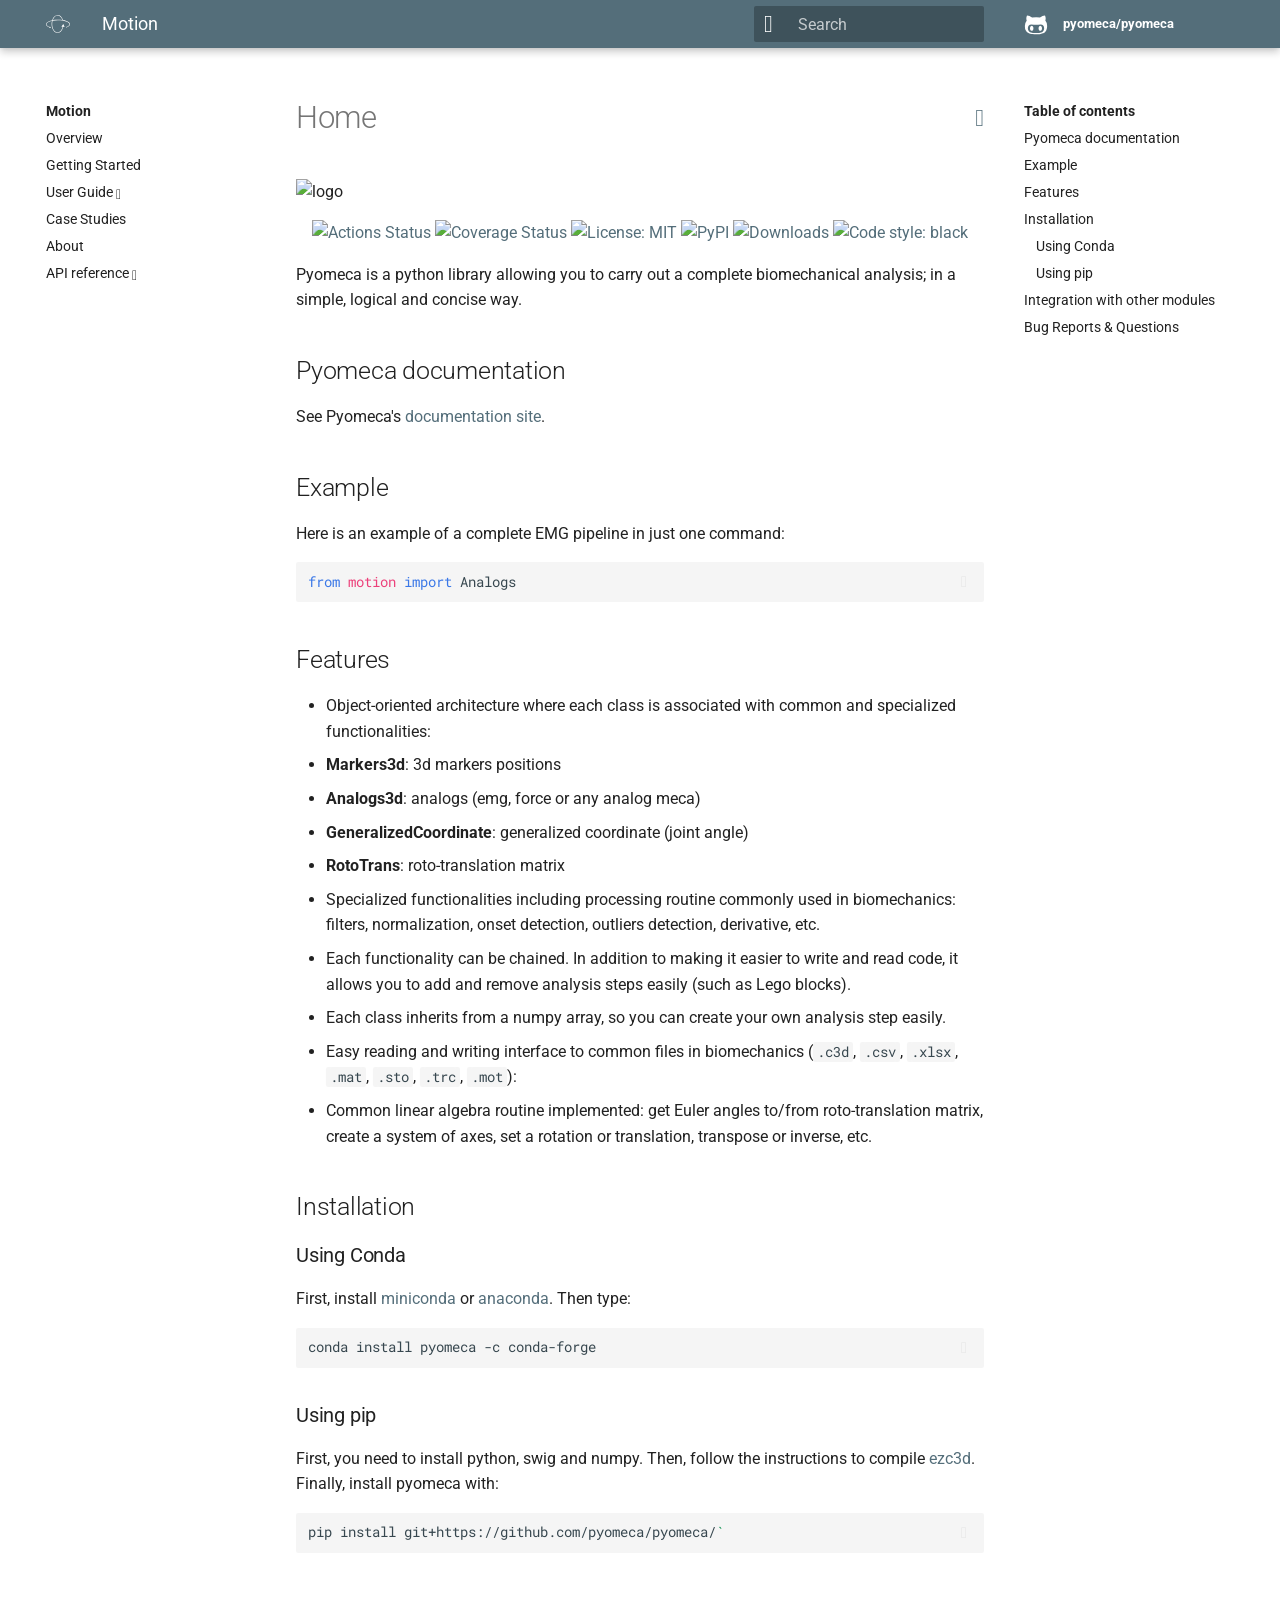
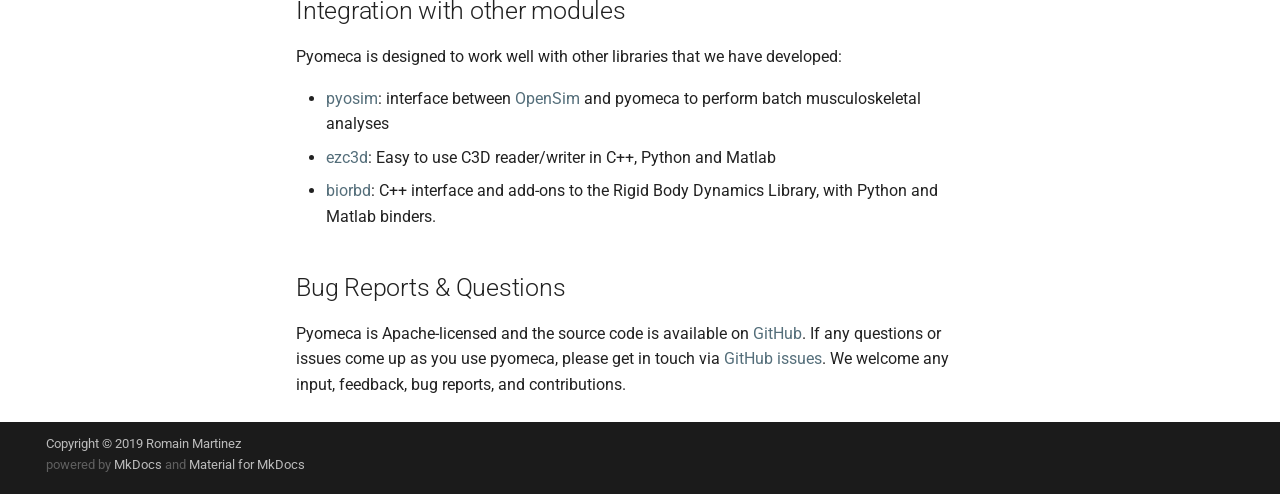
==== index.html @ a0df6c04 "Deployed a887330 with MkDocs version: 1.1" ====
<!DOCTYPE html>

<html class="no-js" lang="en">
<head>
<meta charset="utf-8"/>
<meta content="width=device-width,initial-scale=1" name="viewport"/>
<meta content="ie=edge" http-equiv="x-ua-compatible"/>
<meta content="An Open-Source Framework for Biomechanical Analysis" name="description"/>
<link href="https://romainmartinez.github.io/motion/" rel="canonical"/>
<meta content="Romain Martinez" name="author"/>
<meta content="Copy to clipboard" name="lang:clipboard.copy"/>
<meta content="Copied to clipboard" name="lang:clipboard.copied"/>
<meta content="en" name="lang:search.language"/>
<meta content="True" name="lang:search.pipeline.stopwords"/>
<meta content="True" name="lang:search.pipeline.trimmer"/>
<meta content="No matching documents" name="lang:search.result.none"/>
<meta content="1 matching document" name="lang:search.result.one"/>
<meta content="# matching documents" name="lang:search.result.other"/>
<meta content="[\s\-]+" name="lang:search.tokenizer"/>
<link href="images/favicon.ico" rel="shortcut icon"/>
<meta content="mkdocs-1.1, mkdocs-material-4.6.3" name="generator"/>
<title>Motion</title>
<link href="assets/stylesheets/application.adb8469c.css" rel="stylesheet"/>
<link href="assets/stylesheets/application-palette.a8b3c06d.css" rel="stylesheet"/>
<meta content="#546e7a" name="theme-color"/>
<script src="assets/javascripts/modernizr.86422ebf.js"></script>
<link crossorigin="" href="https://fonts.gstatic.com" rel="preconnect"/>
<link href="https://fonts.googleapis.com/css?family=Roboto:300,400,400i,700%7CRoboto+Mono&amp;display=fallback" rel="stylesheet"/>
<style>body,input{font-family:"Roboto","Helvetica Neue",Helvetica,Arial,sans-serif}code,kbd,pre{font-family:"Roboto Mono","Courier New",Courier,monospace}</style>
<link href="assets/fonts/material-icons.css" rel="stylesheet"/>
<link href="custom.css" rel="stylesheet"/>
</head>
<body data-md-color-accent="teal" data-md-color-primary="blue-grey" dir="ltr">
<svg class="md-svg">
<defs>
<svg height="448" id="__github" viewbox="0 0 416 448" width="416" xmlns="http://www.w3.org/2000/svg"><path d="M160 304q0 10-3.125 20.5t-10.75 19T128 352t-18.125-8.5-10.75-19T96 304t3.125-20.5 10.75-19T128 256t18.125 8.5 10.75 19T160 304zm160 0q0 10-3.125 20.5t-10.75 19T288 352t-18.125-8.5-10.75-19T256 304t3.125-20.5 10.75-19T288 256t18.125 8.5 10.75 19T320 304zm40 0q0-30-17.25-51T296 232q-10.25 0-48.75 5.25Q229.5 240 208 240t-39.25-2.75Q130.75 232 120 232q-29.5 0-46.75 21T56 304q0 22 8 38.375t20.25 25.75 30.5 15 35 7.375 37.25 1.75h42q20.5 0 37.25-1.75t35-7.375 30.5-15 20.25-25.75T360 304zm56-44q0 51.75-15.25 82.75-9.5 19.25-26.375 33.25t-35.25 21.5-42.5 11.875-42.875 5.5T212 416q-19.5 0-35.5-.75t-36.875-3.125-38.125-7.5-34.25-12.875T37 371.5t-21.5-28.75Q0 312 0 260q0-59.25 34-99-6.75-20.5-6.75-42.5 0-29 12.75-54.5 27 0 47.5 9.875t47.25 30.875Q171.5 96 212 96q37 0 70 8 26.25-20.5 46.75-30.25T376 64q12.75 25.5 12.75 54.5 0 21.75-6.75 42 34 40 34 99.5z" fill="currentColor"></path></svg>
</defs>
</svg>
<input autocomplete="off" class="md-toggle" data-md-toggle="drawer" id="__drawer" type="checkbox"/>
<input autocomplete="off" class="md-toggle" data-md-toggle="search" id="__search" type="checkbox"/>
<label class="md-overlay" data-md-component="overlay" for="__drawer"></label>
<a class="md-skip" href="#pyomeca-documentation" tabindex="0">
        Skip to content
      </a>
<header class="md-header" data-md-component="header">
<nav class="md-header-nav md-grid">
<div class="md-flex">
<div class="md-flex__cell md-flex__cell--shrink">
<a aria-label="Motion" class="md-header-nav__button md-logo" href="https://romainmartinez.github.io/motion/" title="Motion">
<img alt="logo" height="24" src="images/logo.svg" width="24"/>
</a>
</div>
<div class="md-flex__cell md-flex__cell--shrink">
<label class="md-icon md-icon--menu md-header-nav__button" for="__drawer"></label>
</div>
<div class="md-flex__cell md-flex__cell--stretch">
<div class="md-flex__ellipsis md-header-nav__title" data-md-component="title">
<span class="md-header-nav__topic">
              Motion
            </span>
<span class="md-header-nav__topic">
              
                Home
              
            </span>
</div>
</div>
<div class="md-flex__cell md-flex__cell--shrink">
<label class="md-icon md-icon--search md-header-nav__button" for="__search"></label>
<div class="md-search" data-md-component="search" role="dialog">
<label class="md-search__overlay" for="__search"></label>
<div class="md-search__inner" role="search">
<form class="md-search__form" name="search">
<input aria-label="search" autocapitalize="off" autocomplete="off" autocorrect="off" class="md-search__input" data-md-component="query" data-md-state="active" name="query" placeholder="Search" spellcheck="false" type="text"/>
<label class="md-icon md-search__icon" for="__search"></label>
<button class="md-icon md-search__icon" data-md-component="reset" tabindex="-1" type="reset">
        
      </button>
</form>
<div class="md-search__output">
<div class="md-search__scrollwrap" data-md-scrollfix="">
<div class="md-search-result" data-md-component="result">
<div class="md-search-result__meta">
            Type to start searching
          </div>
<ol class="md-search-result__list"></ol>
</div>
</div>
</div>
</div>
</div>
</div>
<div class="md-flex__cell md-flex__cell--shrink">
<div class="md-header-nav__source">
<a class="md-source" data-md-source="github" href="https://github.com/pyomeca/pyomeca/" title="Go to repository">
<div class="md-source__icon">
<svg height="24" viewbox="0 0 24 24" width="24">
<use height="24" width="24" xlink:href="#__github"></use>
</svg>
</div>
<div class="md-source__repository">
    pyomeca/pyomeca
  </div>
</a>
</div>
</div>
</div>
</nav>
</header>
<div class="md-container">
<main class="md-main" role="main">
<div class="md-main__inner md-grid" data-md-component="container">
<div class="md-sidebar md-sidebar--primary" data-md-component="navigation">
<div class="md-sidebar__scrollwrap">
<div class="md-sidebar__inner">
<nav class="md-nav md-nav--primary" data-md-level="0">
<label class="md-nav__title md-nav__title--site" for="__drawer">
<a class="md-nav__button md-logo" href="https://romainmartinez.github.io/motion/" title="Motion">
<img alt="logo" height="48" src="images/logo.svg" width="48"/>
</a>
    Motion
  </label>
<div class="md-nav__source">
<a class="md-source" data-md-source="github" href="https://github.com/pyomeca/pyomeca/" title="Go to repository">
<div class="md-source__icon">
<svg height="24" viewbox="0 0 24 24" width="24">
<use height="24" width="24" xlink:href="#__github"></use>
</svg>
</div>
<div class="md-source__repository">
    pyomeca/pyomeca
  </div>
</a>
</div>
<ul class="md-nav__list" data-md-scrollfix="">
<li class="md-nav__item">
<a class="md-nav__link" href="overview/" title="Overview">
      Overview
    </a>
</li>
<li class="md-nav__item">
<a class="md-nav__link" href="getting-started/" title="Getting Started">
      Getting Started
    </a>
</li>
<li class="md-nav__item md-nav__item--nested">
<input class="md-toggle md-nav__toggle" data-md-toggle="nav-3" id="nav-3" type="checkbox"/>
<label class="md-nav__link" for="nav-3">
      User Guide
    </label>
<nav class="md-nav" data-md-component="collapsible" data-md-level="1">
<label class="md-nav__title" for="nav-3">
        User Guide
      </label>
<ul class="md-nav__list" data-md-scrollfix="">
<li class="md-nav__item">
<a class="md-nav__link" href="object-creation/" title="Object creation">
      Object creation
    </a>
</li>
<li class="md-nav__item">
<a class="md-nav__link" href="data-processing/" title="Data processing">
      Data processing
    </a>
</li>
</ul>
</nav>
</li>
<li class="md-nav__item">
<a class="md-nav__link" href="case-studies/" title="Case Studies">
      Case Studies
    </a>
</li>
<li class="md-nav__item">
<a class="md-nav__link" href="about/" title="About">
      About
    </a>
</li>
<li class="md-nav__item md-nav__item--nested">
<input class="md-toggle md-nav__toggle" data-md-toggle="nav-6" id="nav-6" type="checkbox"/>
<label class="md-nav__link" for="nav-6">
      API reference
    </label>
<nav class="md-nav" data-md-component="collapsible" data-md-level="1">
<label class="md-nav__title" for="nav-6">
        API reference
      </label>
<ul class="md-nav__list" data-md-scrollfix="">
<li class="md-nav__item">
<a class="md-nav__link" href="api/analogs/" title="Analogs">
      Analogs
    </a>
</li>
<li class="md-nav__item">
<a class="md-nav__link" href="api/angles/" title="Angles">
      Angles
    </a>
</li>
<li class="md-nav__item">
<a class="md-nav__link" href="api/markers/" title="Markers">
      Markers
    </a>
</li>
<li class="md-nav__item">
<a class="md-nav__link" href="api/dataarray_accessor/" title="Dataarray_accessor">
      Dataarray_accessor
    </a>
</li>
<li class="md-nav__item">
<a class="md-nav__link" href="api/rototrans/" title="Rototrans">
      Rototrans
    </a>
</li>
</ul>
</nav>
</li>
</ul>
</nav>
</div>
</div>
</div>
<div class="md-sidebar md-sidebar--secondary" data-md-component="toc">
<div class="md-sidebar__scrollwrap">
<div class="md-sidebar__inner">
<nav class="md-nav md-nav--secondary">
<label class="md-nav__title" for="__toc">Table of contents</label>
<ul class="md-nav__list" data-md-scrollfix="">
<li class="md-nav__item">
<a class="md-nav__link" href="#pyomeca-documentation">
    Pyomeca documentation
  </a>
</li>
<li class="md-nav__item">
<a class="md-nav__link" href="#example">
    Example
  </a>
</li>
<li class="md-nav__item">
<a class="md-nav__link" href="#features">
    Features
  </a>
</li>
<li class="md-nav__item">
<a class="md-nav__link" href="#installation">
    Installation
  </a>
<nav class="md-nav">
<ul class="md-nav__list">
<li class="md-nav__item">
<a class="md-nav__link" href="#using-conda">
    Using Conda
  </a>
</li>
<li class="md-nav__item">
<a class="md-nav__link" href="#using-pip">
    Using pip
  </a>
</li>
</ul>
</nav>
</li>
<li class="md-nav__item">
<a class="md-nav__link" href="#integration-with-other-modules">
    Integration with other modules
  </a>
</li>
<li class="md-nav__item">
<a class="md-nav__link" href="#bug-reports-questions">
    Bug Reports &amp; Questions
  </a>
</li>
</ul>
</nav>
</div>
</div>
</div>
<div class="md-content">
<article class="md-content__inner md-typeset">
<a class="md-icon md-content__icon" href="https://github.com/pyomeca/pyomeca/edit/master/docs/index.md" title="Edit this page"></a>
<h1>Home</h1>
<p><img alt="logo" src="https://raw.githubusercontent.com/pyomeca/design/master/logo/logo_plain_doc.svg?sanitize=true"/></p>
<p align="center">
<a href="https://github.com/romainmartinez/motion/actions"><img alt="Actions Status" src="https://github.com/romainmartinez/motion/workflows/CI/badge.svg"/></a>
<a href="https://coveralls.io/github/romainmartinez/motion?branch=master"><img alt="Coverage Status" src="https://coveralls.io/repos/github/romainmartinez/motion/badge.svg?branch=master"/></a>
<a href="https://anaconda.org/conda-forge/pyomeca"><img alt="License: MIT" src="https://anaconda.org/conda-forge/pyomeca/badges/license.svg"/></a>
<a href="https://anaconda.org/conda-forge/pyomeca"><img alt="PyPI" src="https://anaconda.org/conda-forge/pyomeca/badges/latest_release_date.svg"/></a>
<a href="https://anaconda.org/conda-forge/pyomeca"><img alt="Downloads" src="https://anaconda.org/conda-forge/pyomeca/badges/downloads.svg"/></a>
<a href="https://github.com/psf/black"><img alt="Code style: black" src="https://img.shields.io/badge/code%20style-black-000000.svg"/></a>
</p>
<p>Pyomeca is a python library allowing you to carry out a complete biomechanical analysis; in a simple, logical and concise way.</p>
<h2 id="pyomeca-documentation">Pyomeca documentation</h2>
<p>See Pyomeca's <a href="https://romainmartinez.github.io/motion">documentation site</a>.</p>
<h2 id="example">Example</h2>
<p>Here is an example of a complete EMG pipeline in just one command:</p>
<div class="codehilite"><pre><span></span><code><span class="kn">from</span> <span class="nn">motion</span> <span class="kn">import</span> <span class="n">Analogs</span>
</code></pre></div>
<h2 id="features">Features</h2>
<ul>
<li>Object-oriented architecture where each class is associated with common and specialized functionalities:</li>
<li><strong>Markers3d</strong>: 3d markers positions</li>
<li><strong>Analogs3d</strong>: analogs (emg, force or any analog meca)</li>
<li><strong>GeneralizedCoordinate</strong>: generalized coordinate (joint angle)</li>
<li>
<p><strong>RotoTrans</strong>: roto-translation matrix</p>
</li>
<li>
<p>Specialized functionalities including processing routine commonly used in biomechanics: filters, normalization, onset detection, outliers detection, derivative, etc.</p>
</li>
<li>
<p>Each functionality can be chained. In addition to making it easier to write and read code, it allows you to add and remove analysis steps easily (such as Lego blocks).</p>
</li>
<li>
<p>Each class inherits from a numpy array, so you can create your own analysis step easily.</p>
</li>
<li>
<p>Easy reading and writing interface to common files in biomechanics (<code>.c3d</code>, <code>.csv</code>, <code>.xlsx</code>, <code>.mat</code>, <code>.sto</code>, <code>.trc</code>, <code>.mot</code>):</p>
</li>
<li>
<p>Common linear algebra routine implemented: get Euler angles to/from roto-translation matrix, create a system of axes, set a rotation or translation, transpose or inverse, etc.</p>
</li>
</ul>
<h2 id="installation">Installation</h2>
<h3 id="using-conda">Using Conda</h3>
<p>First, install <a href="https://conda.io/miniconda.html">miniconda</a> or <a href="https://www.anaconda.com/download/">anaconda</a>.
Then type:</p>
<div class="codehilite"><pre><span></span><code>conda install pyomeca -c conda-forge
</code></pre></div>
<h3 id="using-pip">Using pip</h3>
<p>First, you need to install python, swig and numpy. 
Then, follow the instructions to compile <a href="https://github.com/pyomeca/ezc3d">ezc3d</a>.
Finally, install pyomeca with:</p>
<div class="codehilite"><pre><span></span><code>pip install git+https://github.com/pyomeca/pyomeca/<span class="sb">`</span>
</code></pre></div>
<h2 id="integration-with-other-modules">Integration with other modules</h2>
<p>Pyomeca is designed to work well with other libraries that we have developed:</p>
<ul>
<li><a href="https://github.com/pyomeca/pyosim">pyosim</a>: interface between <a href="http://opensim.stanford.edu/">OpenSim</a> and pyomeca to perform batch musculoskeletal analyses</li>
<li><a href="https://github.com/pyomeca/ezc3d">ezc3d</a>: Easy to use C3D reader/writer in C++, Python and Matlab</li>
<li><a href="https://github.com/pyomeca/biorbd">biorbd</a>: C++ interface and add-ons to the Rigid Body Dynamics Library, with Python and Matlab binders.</li>
</ul>
<h2 id="bug-reports-questions">Bug Reports &amp; Questions</h2>
<p>Pyomeca is Apache-licensed and the source code is available on <a href="https://github.com/pyomeca/pyomeca">GitHub</a>. If any questions or issues come up as you use pyomeca, please get in touch via <a href="https://github.com/pyomeca/pyomeca/issues">GitHub issues</a>. We welcome any input, feedback, bug reports, and contributions.</p>
</article>
</div>
</div>
</main>
<footer class="md-footer">
<div class="md-footer-meta md-typeset">
<div class="md-footer-meta__inner md-grid">
<div class="md-footer-copyright">
<div class="md-footer-copyright__highlight">
            Copyright © 2019 Romain Martinez
          </div>
        
        powered by
        <a href="https://www.mkdocs.org" rel="noopener" target="_blank">MkDocs</a>
        and
        <a href="https://squidfunk.github.io/mkdocs-material/" rel="noopener" target="_blank">
          Material for MkDocs</a>
</div>
<div class="md-footer-social">
<link href="assets/fonts/font-awesome.css" rel="stylesheet"/>
<a class="md-footer-social__link fa fa-github" href="https://github.com/romainmartinez" rel="noopener" target="_blank" title="github"></a>
</div>
</div>
</div>
</footer>
</div>
<script src="assets/javascripts/application.c33a9706.js"></script>
<script>app.initialize({version:"1.1",url:{base:"."}})</script>
</body>
</html>
---- assets/stylesheets/application.adb8469c.css ----
html{box-sizing:border-box}*,:after,:before{box-sizing:inherit}html{-webkit-text-size-adjust:none;-moz-text-size-adjust:none;-ms-text-size-adjust:none;text-size-adjust:none}body{margin:0}hr{overflow:visible;box-sizing:content-box}a{-webkit-text-decoration-skip:objects}a,button,input,label{-webkit-tap-highlight-color:transparent}a{color:inherit;text-decoration:none}small,sub,sup{font-size:80%}sub,sup{position:relative;line-height:0;vertical-align:baseline}sub{bottom:-.25em}sup{top:-.5em}img{border-style:none}table{border-collapse:separate;border-spacing:0}td,th{font-weight:400;vertical-align:top}button{margin:0;padding:0;border:0;outline-style:none;background:transparent;font-size:inherit}input{border:0;outline:0}.md-clipboard:before,.md-icon,.md-nav__button,.md-nav__link:after,.md-nav__title:before,.md-search-result__article--document:before,.md-source-file:before,.md-typeset .admonition>.admonition-title:before,.md-typeset .admonition>summary:before,.md-typeset .critic.comment:before,.md-typeset .footnote-backref,.md-typeset .task-list-control .task-list-indicator:before,.md-typeset details>.admonition-title:before,.md-typeset details>summary:before,.md-typeset summary:after{font-family:Material Icons;font-style:normal;font-variant:normal;font-weight:400;line-height:1;text-transform:none;white-space:nowrap;word-wrap:normal;direction:ltr}.md-content__icon,.md-footer-nav__button,.md-header-nav__button,.md-nav__button,.md-nav__title:before,.md-search-result__article--document:before{display:inline-block;margin:.2rem;padding:.4rem;font-size:1.2rem;cursor:pointer}.md-icon--arrow-back:before{content:""}.md-icon--arrow-forward:before{content:""}.md-icon--menu:before{content:""}.md-icon--search:before{content:""}[dir=rtl] .md-icon--arrow-back:before{content:""}[dir=rtl] .md-icon--arrow-forward:before{content:""}body{-webkit-font-smoothing:antialiased;-moz-osx-font-smoothing:grayscale}body,input{color:rgba(0,0,0,.87);font-feature-settings:"kern","liga";font-family:Helvetica Neue,Helvetica,Arial,sans-serif}code,kbd,pre{color:rgba(0,0,0,.87);font-feature-settings:"kern";font-family:Courier New,Courier,monospace}.md-typeset{font-size:.8rem;line-height:1.6;-webkit-print-color-adjust:exact}.md-typeset blockquote,.md-typeset ol,.md-typeset p,.md-typeset ul{margin:1em 0}.md-typeset h1{margin:0 0 2rem;color:rgba(0,0,0,.54);font-size:1.5625rem;line-height:1.3}.md-typeset h1,.md-typeset h2{font-weight:300;letter-spacing:-.01em}.md-typeset h2{margin:2rem 0 .8rem;font-size:1.25rem;line-height:1.4}.md-typeset h3{margin:1.6rem 0 .8rem;font-size:1rem;font-weight:400;letter-spacing:-.01em;line-height:1.5}.md-typeset h2+h3{margin-top:.8rem}.md-typeset h4{font-size:.8rem}.md-typeset h4,.md-typeset h5,.md-typeset h6{margin:.8rem 0;font-weight:700;letter-spacing:-.01em}.md-typeset h5,.md-typeset h6{color:rgba(0,0,0,.54);font-size:.64rem}.md-typeset h5{text-transform:uppercase}.md-typeset hr{margin:1.5em 0;border-bottom:.05rem dotted rgba(0,0,0,.26)}.md-typeset a{color:#3f51b5;word-break:break-word}.md-typeset a,.md-typeset a:before{-webkit-transition:color .125s;transition:color .125s}.md-typeset a:active,.md-typeset a:hover{color:#536dfe}.md-typeset code,.md-typeset pre{background-color:hsla(0,0%,92.5%,.5);color:#37474f;font-size:85%;direction:ltr}.md-typeset code{margin:0 .29412em;padding:.07353em 0;border-radius:.1rem;box-shadow:.29412em 0 0 hsla(0,0%,92.5%,.5),-.29412em 0 0 hsla(0,0%,92.5%,.5);word-break:break-word;-webkit-box-decoration-break:clone;box-decoration-break:clone}.md-typeset h1 code,.md-typeset h2 code,.md-typeset h3 code,.md-typeset h4 code,.md-typeset h5 code,.md-typeset h6 code{margin:0;background-color:transparent;box-shadow:none}.md-typeset a>code{margin:inherit;padding:inherit;border-radius:initial;background-color:inherit;color:inherit;box-shadow:none}.md-typeset pre{position:relative;margin:1em 0;border-radius:.1rem;line-height:1.4;-webkit-overflow-scrolling:touch}.md-typeset pre>code{display:block;margin:0;padding:.525rem .6rem;background-color:transparent;font-size:inherit;box-shadow:none;-webkit-box-decoration-break:slice;box-decoration-break:slice;overflow:auto}.md-typeset pre>code::-webkit-scrollbar{width:.2rem;height:.2rem}.md-typeset pre>code::-webkit-scrollbar-thumb{background-color:rgba(0,0,0,.26)}.md-typeset pre>code::-webkit-scrollbar-thumb:hover{background-color:#536dfe}.md-typeset kbd{padding:0 .29412em;border-radius:.15rem;border:.05rem solid #c9c9c9;border-bottom-color:#bcbcbc;background-color:#fcfcfc;color:#555;font-size:85%;box-shadow:0 .05rem 0 #b0b0b0;word-break:break-word}.md-typeset mark{margin:0 .25em;padding:.0625em 0;border-radius:.1rem;background-color:rgba(255,235,59,.5);box-shadow:.25em 0 0 rgba(255,235,59,.5),-.25em 0 0 rgba(255,235,59,.5);word-break:break-word;-webkit-box-decoration-break:clone;box-decoration-break:clone}.md-typeset abbr{border-bottom:.05rem dotted rgba(0,0,0,.54);text-decoration:none;cursor:help}.md-typeset small{opacity:.75}.md-typeset sub,.md-typeset sup{margin-left:.07812em}[dir=rtl] .md-typeset sub,[dir=rtl] .md-typeset sup{margin-right:.07812em;margin-left:0}.md-typeset blockquote{padding-left:.6rem;border-left:.2rem solid rgba(0,0,0,.26);color:rgba(0,0,0,.54)}[dir=rtl] .md-typeset blockquote{padding-right:.6rem;padding-left:0;border-right:.2rem solid rgba(0,0,0,.26);border-left:initial}.md-typeset ul{list-style-type:disc}.md-typeset ol,.md-typeset ul{margin-left:.625em;padding:0}[dir=rtl] .md-typeset ol,[dir=rtl] .md-typeset ul{margin-right:.625em;margin-left:0}.md-typeset ol ol,.md-typeset ul ol{list-style-type:lower-alpha}.md-typeset ol ol ol,.md-typeset ul ol ol{list-style-type:lower-roman}.md-typeset ol li,.md-typeset ul li{margin-bottom:.5em;margin-left:1.25em}[dir=rtl] .md-typeset ol li,[dir=rtl] .md-typeset ul li{margin-right:1.25em;margin-left:0}.md-typeset ol li blockquote,.md-typeset ol li p,.md-typeset ul li blockquote,.md-typeset ul li p{margin:.5em 0}.md-typeset ol li:last-child,.md-typeset ul li:last-child{margin-bottom:0}.md-typeset ol li ol,.md-typeset ol li ul,.md-typeset ul li ol,.md-typeset ul li ul{margin:.5em 0 .5em .625em}[dir=rtl] .md-typeset ol li ol,[dir=rtl] .md-typeset ol li ul,[dir=rtl] .md-typeset ul li ol,[dir=rtl] .md-typeset ul li ul{margin-right:.625em;margin-left:0}.md-typeset dd{margin:1em 0 1em 1.875em}[dir=rtl] .md-typeset dd{margin-right:1.875em;margin-left:0}.md-typeset iframe,.md-typeset img,.md-typeset svg{max-width:100%}.md-typeset table:not([class]){box-shadow:0 2px 2px 0 rgba(0,0,0,.14),0 1px 5px 0 rgba(0,0,0,.12),0 3px 1px -2px rgba(0,0,0,.2);display:inline-block;max-width:100%;border-radius:.1rem;font-size:.64rem;overflow:auto;-webkit-overflow-scrolling:touch}.md-typeset table:not([class])+*{margin-top:1.5em}.md-typeset table:not([class]) td:not([align]),.md-typeset table:not([class]) th:not([align]){text-align:left}[dir=rtl] .md-typeset table:not([class]) td:not([align]),[dir=rtl] .md-typeset table:not([class]) th:not([align]){text-align:right}.md-typeset table:not([class]) th{min-width:5rem;padding:.6rem .8rem;background-color:rgba(0,0,0,.54);color:#fff;vertical-align:top}.md-typeset table:not([class]) td{padding:.6rem .8rem;border-top:.05rem solid rgba(0,0,0,.07);vertical-align:top}.md-typeset table:not([class]) tr{-webkit-transition:background-color .125s;transition:background-color .125s}.md-typeset table:not([class]) tr:hover{background-color:rgba(0,0,0,.035);box-shadow:inset 0 .05rem 0 #fff}.md-typeset table:not([class]) tr:first-child td{border-top:0}.md-typeset table:not([class]) a{word-break:normal}.md-typeset__scrollwrap{margin:1em -.8rem;overflow-x:auto;-webkit-overflow-scrolling:touch}.md-typeset .md-typeset__table{display:inline-block;margin-bottom:.5em;padding:0 .8rem}.md-typeset .md-typeset__table table{display:table;width:100%;margin:0;overflow:hidden}html{font-size:125%;overflow-x:hidden}body,html{height:100%}body{position:relative;font-size:.5rem}hr{display:block;height:.05rem;padding:0;border:0}.md-svg{display:none}.md-grid{max-width:61rem;margin-right:auto;margin-left:auto}.md-container,.md-main{overflow:auto}.md-container{display:table;width:100%;height:100%;padding-top:2.4rem;table-layout:fixed}.md-main{display:table-row;height:100%}.md-main__inner{height:100%;padding-top:1.5rem;padding-bottom:.05rem}.md-toggle{display:none}.md-overlay{position:fixed;top:0;width:0;height:0;-webkit-transition:width 0s .25s,height 0s .25s,opacity .25s;transition:width 0s .25s,height 0s .25s,opacity .25s;background-color:rgba(0,0,0,.54);opacity:0;z-index:3}.md-flex{display:table}.md-flex__cell{display:table-cell;position:relative;vertical-align:top}.md-flex__cell--shrink{width:0}.md-flex__cell--stretch{display:table;width:100%;table-layout:fixed}.md-flex__ellipsis{display:table-cell;text-overflow:ellipsis;white-space:nowrap;overflow:hidden}.md-skip{position:fixed;width:.05rem;height:.05rem;margin:.5rem;padding:.3rem .5rem;-webkit-transform:translateY(.4rem);transform:translateY(.4rem);border-radius:.1rem;background-color:rgba(0,0,0,.87);color:#fff;font-size:.64rem;opacity:0;overflow:hidden}.md-skip:focus{width:auto;height:auto;clip:auto;-webkit-transform:translateX(0);transform:translateX(0);-webkit-transition:opacity .175s 75ms,-webkit-transform .25s cubic-bezier(.4,0,.2,1);transition:opacity .175s 75ms,-webkit-transform .25s cubic-bezier(.4,0,.2,1);transition:transform .25s cubic-bezier(.4,0,.2,1),opacity .175s 75ms;transition:transform .25s cubic-bezier(.4,0,.2,1),opacity .175s 75ms,-webkit-transform .25s cubic-bezier(.4,0,.2,1);opacity:1;z-index:10}@page{margin:25mm}.md-clipboard{position:absolute;top:.3rem;right:.3rem;width:1.4rem;height:1.4rem;border-radius:.1rem;font-size:.8rem;cursor:pointer;z-index:1;-webkit-backface-visibility:hidden;backface-visibility:hidden}.md-clipboard:before{-webkit-transition:color .25s,opacity .25s;transition:color .25s,opacity .25s;color:rgba(0,0,0,.07);content:"\E14D"}.codehilite:hover .md-clipboard:before,.md-typeset .highlight:hover .md-clipboard:before,pre:hover .md-clipboard:before{color:rgba(0,0,0,.54)}.md-clipboard:focus:before,.md-clipboard:hover:before{color:#536dfe}.md-clipboard__message{display:block;position:absolute;top:0;right:1.7rem;padding:.3rem .5rem;-webkit-transform:translateX(.4rem);transform:translateX(.4rem);-webkit-transition:opacity .175s,-webkit-transform .25s cubic-bezier(.9,.1,.9,0);transition:opacity .175s,-webkit-transform .25s cubic-bezier(.9,.1,.9,0);transition:transform .25s cubic-bezier(.9,.1,.9,0),opacity .175s;transition:transform .25s cubic-bezier(.9,.1,.9,0),opacity .175s,-webkit-transform .25s cubic-bezier(.9,.1,.9,0);border-radius:.1rem;background-color:rgba(0,0,0,.54);color:#fff;font-size:.64rem;white-space:nowrap;opacity:0;pointer-events:none}.md-clipboard__message--active{-webkit-transform:translateX(0);transform:translateX(0);-webkit-transition:opacity .175s 75ms,-webkit-transform .25s cubic-bezier(.4,0,.2,1);transition:opacity .175s 75ms,-webkit-transform .25s cubic-bezier(.4,0,.2,1);transition:transform .25s cubic-bezier(.4,0,.2,1),opacity .175s 75ms;transition:transform .25s cubic-bezier(.4,0,.2,1),opacity .175s 75ms,-webkit-transform .25s cubic-bezier(.4,0,.2,1);opacity:1;pointer-events:auto}.md-clipboard__message:before{content:attr(aria-label)}.md-clipboard__message:after{display:block;position:absolute;top:50%;right:-.2rem;width:0;margin-top:-.2rem;border-color:transparent rgba(0,0,0,.54);border-style:solid;border-width:.2rem 0 .2rem .2rem;content:""}.md-content__inner{margin:0 .8rem 1.2rem;padding-top:.6rem}.md-content__inner:before{display:block;height:.4rem;content:""}.md-content__inner>:last-child{margin-bottom:0}.md-content__icon{position:relative;margin:.4rem 0;padding:0;float:right}.md-typeset .md-content__icon{color:rgba(0,0,0,.26)}.md-header{position:fixed;top:0;right:0;left:0;height:2.4rem;-webkit-transition:background-color .25s,color .25s;transition:background-color .25s,color .25s;background-color:#3f51b5;color:#fff;box-shadow:none;z-index:2;-webkit-backface-visibility:hidden;backface-visibility:hidden}.no-js .md-header{-webkit-transition:none;transition:none;box-shadow:none}.md-header[data-md-state=shadow]{-webkit-transition:background-color .25s,color .25s,box-shadow .25s;transition:background-color .25s,color .25s,box-shadow .25s;box-shadow:0 0 .2rem rgba(0,0,0,.1),0 .2rem .4rem rgba(0,0,0,.2)}.md-header-nav{padding:0 .2rem}.md-header-nav__button{position:relative;-webkit-transition:opacity .25s;transition:opacity .25s;z-index:1}.md-header-nav__button:hover{opacity:.7}.md-header-nav__button.md-logo *{display:block}.no-js .md-header-nav__button.md-icon--search{display:none}.md-header-nav__topic{display:block;position:absolute;-webkit-transition:opacity .15s,-webkit-transform .4s cubic-bezier(.1,.7,.1,1);transition:opacity .15s,-webkit-transform .4s cubic-bezier(.1,.7,.1,1);transition:transform .4s cubic-bezier(.1,.7,.1,1),opacity .15s;transition:transform .4s cubic-bezier(.1,.7,.1,1),opacity .15s,-webkit-transform .4s cubic-bezier(.1,.7,.1,1);text-overflow:ellipsis;white-space:nowrap;overflow:hidden}.md-header-nav__topic+.md-header-nav__topic{-webkit-transform:translateX(1.25rem);transform:translateX(1.25rem);-webkit-transition:opacity .15s,-webkit-transform .4s cubic-bezier(1,.7,.1,.1);transition:opacity .15s,-webkit-transform .4s cubic-bezier(1,.7,.1,.1);transition:transform .4s cubic-bezier(1,.7,.1,.1),opacity .15s;transition:transform .4s cubic-bezier(1,.7,.1,.1),opacity .15s,-webkit-transform .4s cubic-bezier(1,.7,.1,.1);opacity:0;z-index:-1;pointer-events:none}[dir=rtl] .md-header-nav__topic+.md-header-nav__topic{-webkit-transform:translateX(-1.25rem);transform:translateX(-1.25rem)}.no-js .md-header-nav__topic{position:static}.no-js .md-header-nav__topic+.md-header-nav__topic{display:none}.md-header-nav__title{padding:0 1rem;font-size:.9rem;line-height:2.4rem}.md-header-nav__title[data-md-state=active] .md-header-nav__topic{-webkit-transform:translateX(-1.25rem);transform:translateX(-1.25rem);-webkit-transition:opacity .15s,-webkit-transform .4s cubic-bezier(1,.7,.1,.1);transition:opacity .15s,-webkit-transform .4s cubic-bezier(1,.7,.1,.1);transition:transform .4s cubic-bezier(1,.7,.1,.1),opacity .15s;transition:transform .4s cubic-bezier(1,.7,.1,.1),opacity .15s,-webkit-transform .4s cubic-bezier(1,.7,.1,.1);opacity:0;z-index:-1;pointer-events:none}[dir=rtl] .md-header-nav__title[data-md-state=active] .md-header-nav__topic{-webkit-transform:translateX(1.25rem);transform:translateX(1.25rem)}.md-header-nav__title[data-md-state=active] .md-header-nav__topic+.md-header-nav__topic{-webkit-transform:translateX(0);transform:translateX(0);-webkit-transition:opacity .15s,-webkit-transform .4s cubic-bezier(.1,.7,.1,1);transition:opacity .15s,-webkit-transform .4s cubic-bezier(.1,.7,.1,1);transition:transform .4s cubic-bezier(.1,.7,.1,1),opacity .15s;transition:transform .4s cubic-bezier(.1,.7,.1,1),opacity .15s,-webkit-transform .4s cubic-bezier(.1,.7,.1,1);opacity:1;z-index:0;pointer-events:auto}.md-header-nav__source{display:none}.md-hero{-webkit-transition:background .25s;transition:background .25s;background-color:#3f51b5;color:#fff;font-size:1rem;overflow:hidden}.md-hero__inner{margin-top:1rem;padding:.8rem .8rem .4rem;-webkit-transition:opacity .25s,-webkit-transform .4s cubic-bezier(.1,.7,.1,1);transition:opacity .25s,-webkit-transform .4s cubic-bezier(.1,.7,.1,1);transition:transform .4s cubic-bezier(.1,.7,.1,1),opacity .25s;transition:transform .4s cubic-bezier(.1,.7,.1,1),opacity .25s,-webkit-transform .4s cubic-bezier(.1,.7,.1,1);-webkit-transition-delay:.1s;transition-delay:.1s}[data-md-state=hidden] .md-hero__inner{pointer-events:none;-webkit-transform:translateY(.625rem);transform:translateY(.625rem);-webkit-transition:opacity .1s 0s,-webkit-transform 0s .4s;transition:opacity .1s 0s,-webkit-transform 0s .4s;transition:transform 0s .4s,opacity .1s 0s;transition:transform 0s .4s,opacity .1s 0s,-webkit-transform 0s .4s;opacity:0}.md-hero--expand .md-hero__inner{margin-bottom:1.2rem}.md-footer-nav{background-color:rgba(0,0,0,.87);color:#fff}.md-footer-nav__inner{padding:.2rem;overflow:auto}.md-footer-nav__link{padding-top:1.4rem;padding-bottom:.4rem;-webkit-transition:opacity .25s;transition:opacity .25s}.md-footer-nav__link:hover{opacity:.7}.md-footer-nav__link--prev{width:25%;float:left}[dir=rtl] .md-footer-nav__link--prev{float:right}.md-footer-nav__link--next{width:75%;float:right;text-align:right}[dir=rtl] .md-footer-nav__link--next{float:left;text-align:left}.md-footer-nav__button{-webkit-transition:background .25s;transition:background .25s}.md-footer-nav__title{position:relative;padding:0 1rem;font-size:.9rem;line-height:2.4rem}.md-footer-nav__direction{position:absolute;right:0;left:0;margin-top:-1rem;padding:0 1rem;color:hsla(0,0%,100%,.7);font-size:.75rem}.md-footer-meta{background-color:rgba(0,0,0,.895)}.md-footer-meta__inner{padding:.2rem;overflow:auto}html .md-footer-meta.md-typeset a{color:hsla(0,0%,100%,.7)}html .md-footer-meta.md-typeset a:focus,html .md-footer-meta.md-typeset a:hover{color:#fff}.md-footer-copyright{margin:0 .6rem;padding:.4rem 0;color:hsla(0,0%,100%,.3);font-size:.64rem}.md-footer-copyright__highlight{color:hsla(0,0%,100%,.7)}.md-footer-social{margin:0 .4rem;padding:.2rem 0 .6rem}.md-footer-social__link{display:inline-block;width:1.6rem;height:1.6rem;font-size:.8rem;text-align:center}.md-footer-social__link:before{line-height:1.9}.md-nav{font-size:.7rem;line-height:1.3}.md-nav__title{display:block;padding:0 .6rem;font-weight:700;text-overflow:ellipsis;overflow:hidden}.md-nav__title:before{display:none;content:"\E5C4"}[dir=rtl] .md-nav__title:before{content:"\E5C8"}.md-nav__title .md-nav__button{display:none}.md-nav__list{margin:0;padding:0;list-style:none}.md-nav__item{padding:0 .6rem}.md-nav__item:last-child{padding-bottom:.6rem}.md-nav__item .md-nav__item{padding-right:0}[dir=rtl] .md-nav__item .md-nav__item{padding-right:.6rem;padding-left:0}.md-nav__item .md-nav__item:last-child{padding-bottom:0}.md-nav__button img{width:100%;height:auto}.md-nav__link{display:block;margin-top:.625em;-webkit-transition:color .125s;transition:color .125s;text-overflow:ellipsis;cursor:pointer;overflow:hidden}.md-nav__item--nested>.md-nav__link:after{content:"\E313"}html .md-nav__link[for=__toc],html .md-nav__link[for=__toc]+.md-nav__link:after,html .md-nav__link[for=__toc]~.md-nav{display:none}.md-nav__link[data-md-state=blur]{color:rgba(0,0,0,.54)}.md-nav__link--active,.md-nav__link:active{color:#3f51b5}.md-nav__item--nested>.md-nav__link{color:inherit}.md-nav__link:focus,.md-nav__link:hover{color:#536dfe}.md-nav__source,.no-js .md-search{display:none}.md-search__overlay{opacity:0;z-index:1}.md-search__form{position:relative}.md-search__input{position:relative;padding:0 2.2rem 0 3.6rem;text-overflow:ellipsis;z-index:2}[dir=rtl] .md-search__input{padding:0 3.6rem 0 2.2rem}.md-search__input::-webkit-input-placeholder{-webkit-transition:color .25s cubic-bezier(.1,.7,.1,1);transition:color .25s cubic-bezier(.1,.7,.1,1)}.md-search__input::-moz-placeholder{-moz-transition:color .25s cubic-bezier(.1,.7,.1,1);transition:color .25s cubic-bezier(.1,.7,.1,1)}.md-search__input:-ms-input-placeholder{-ms-transition:color .25s cubic-bezier(.1,.7,.1,1);transition:color .25s cubic-bezier(.1,.7,.1,1)}.md-search__input::-ms-input-placeholder{-ms-transition:color .25s cubic-bezier(.1,.7,.1,1);transition:color .25s cubic-bezier(.1,.7,.1,1)}.md-search__input::placeholder{-webkit-transition:color .25s cubic-bezier(.1,.7,.1,1);transition:color .25s cubic-bezier(.1,.7,.1,1)}.md-search__input::-webkit-input-placeholder{color:rgba(0,0,0,.54)}.md-search__input::-moz-placeholder{color:rgba(0,0,0,.54)}.md-search__input:-ms-input-placeholder{color:rgba(0,0,0,.54)}.md-search__input::-ms-input-placeholder{color:rgba(0,0,0,.54)}.md-search__input::placeholder,.md-search__input~.md-search__icon{color:rgba(0,0,0,.54)}.md-search__input::-ms-clear{display:none}.md-search__icon{position:absolute;-webkit-transition:color .25s cubic-bezier(.1,.7,.1,1),opacity .25s;transition:color .25s cubic-bezier(.1,.7,.1,1),opacity .25s;font-size:1.2rem;cursor:pointer;z-index:2}.md-search__icon:hover{opacity:.7}.md-search__icon[for=__search]{top:.3rem;left:.5rem}[dir=rtl] .md-search__icon[for=__search]{right:.5rem;left:auto}.md-search__icon[for=__search]:before{content:"\E8B6"}.md-search__icon[type=reset]{top:.3rem;right:.5rem;-webkit-transform:scale(.125);transform:scale(.125);-webkit-transition:opacity .15s,-webkit-transform .15s cubic-bezier(.1,.7,.1,1);transition:opacity .15s,-webkit-transform .15s cubic-bezier(.1,.7,.1,1);transition:transform .15s cubic-bezier(.1,.7,.1,1),opacity .15s;transition:transform .15s cubic-bezier(.1,.7,.1,1),opacity .15s,-webkit-transform .15s cubic-bezier(.1,.7,.1,1);opacity:0}[dir=rtl] .md-search__icon[type=reset]{right:auto;left:.5rem}[data-md-toggle=search]:checked~.md-header .md-search__input:valid~.md-search__icon[type=reset]{-webkit-transform:scale(1);transform:scale(1);opacity:1}[data-md-toggle=search]:checked~.md-header .md-search__input:valid~.md-search__icon[type=reset]:hover{opacity:.7}.md-search__output{position:absolute;width:100%;border-radius:0 0 .1rem .1rem;overflow:hidden;z-index:1}.md-search__scrollwrap{height:100%;background-color:#fff;box-shadow:inset 0 .05rem 0 rgba(0,0,0,.07);overflow-y:auto;-webkit-overflow-scrolling:touch}.md-search-result{color:rgba(0,0,0,.87);word-break:break-word}.md-search-result__meta{padding:0 .8rem;background-color:rgba(0,0,0,.07);color:rgba(0,0,0,.54);font-size:.64rem;line-height:1.8rem}.md-search-result__list{margin:0;padding:0;border-top:.05rem solid rgba(0,0,0,.07);list-style:none}.md-search-result__item{box-shadow:0 -.05rem 0 rgba(0,0,0,.07)}.md-search-result__link{display:block;-webkit-transition:background .25s;transition:background .25s;outline:0;overflow:hidden}.md-search-result__link:hover,.md-search-result__link[data-md-state=active]{background-color:rgba(83,109,254,.1)}.md-search-result__link:hover .md-search-result__article:before,.md-search-result__link[data-md-state=active] .md-search-result__article:before{opacity:.7}.md-search-result__link:last-child .md-search-result__teaser{margin-bottom:.6rem}.md-search-result__article{position:relative;padding:0 .8rem;overflow:auto}.md-search-result__article--document:before{position:absolute;left:0;margin:.1rem;-webkit-transition:opacity .25s;transition:opacity .25s;color:rgba(0,0,0,.54);content:"\E880"}[dir=rtl] .md-search-result__article--document:before{right:0;left:auto}.md-search-result__article--document .md-search-result__title{margin:.55rem 0;font-size:.8rem;font-weight:400;line-height:1.4}.md-search-result__title{margin:.5em 0;font-size:.64rem;font-weight:700;line-height:1.4}.md-search-result__teaser{display:-webkit-box;max-height:1.65rem;margin:.5em 0;color:rgba(0,0,0,.54);font-size:.64rem;line-height:1.4;text-overflow:ellipsis;overflow:hidden;-webkit-box-orient:vertical;-webkit-line-clamp:2}.md-search-result em{font-style:normal;font-weight:700;text-decoration:underline}.md-sidebar{position:absolute;width:12.1rem;padding:1.2rem 0;overflow:hidden}.md-sidebar[data-md-state=lock]{position:fixed;top:2.4rem}.md-sidebar--secondary{display:none}.md-sidebar__scrollwrap{max-height:100%;margin:0 .2rem;overflow-y:auto;-webkit-backface-visibility:hidden;backface-visibility:hidden}.md-sidebar__scrollwrap::-webkit-scrollbar{width:.2rem;height:.2rem}.md-sidebar__scrollwrap::-webkit-scrollbar-thumb{background-color:rgba(0,0,0,.26)}.md-sidebar__scrollwrap::-webkit-scrollbar-thumb:hover{background-color:#536dfe}@-webkit-keyframes md-source__facts--done{0%{height:0}to{height:.65rem}}@keyframes md-source__facts--done{0%{height:0}to{height:.65rem}}@-webkit-keyframes md-source__fact--done{0%{-webkit-transform:translateY(100%);transform:translateY(100%);opacity:0}50%{opacity:0}to{-webkit-transform:translateY(0);transform:translateY(0);opacity:1}}@keyframes md-source__fact--done{0%{-webkit-transform:translateY(100%);transform:translateY(100%);opacity:0}50%{opacity:0}to{-webkit-transform:translateY(0);transform:translateY(0);opacity:1}}.md-source{display:block;padding-right:.6rem;-webkit-transition:opacity .25s;transition:opacity .25s;font-size:.65rem;line-height:1.2;white-space:nowrap}[dir=rtl] .md-source{padding-right:0;padding-left:.6rem}.md-source:hover{opacity:.7}.md-source:after,.md-source__icon{display:inline-block;height:2.4rem;content:"";vertical-align:middle}.md-source__icon{width:2.4rem}.md-source__icon svg{width:1.2rem;height:1.2rem;margin-top:.6rem;margin-left:.6rem}[dir=rtl] .md-source__icon svg{margin-right:.6rem;margin-left:0}.md-source__icon+.md-source__repository{margin-left:-2rem;padding-left:2rem}[dir=rtl] .md-source__icon+.md-source__repository{margin-right:-2rem;margin-left:0;padding-right:2rem;padding-left:0}.md-source__repository{display:inline-block;max-width:100%;margin-left:.6rem;font-weight:700;text-overflow:ellipsis;overflow:hidden;vertical-align:middle}.md-source__facts{margin:0;padding:0;font-size:.55rem;font-weight:700;list-style-type:none;opacity:.75;overflow:hidden}[data-md-state=done] .md-source__facts{-webkit-animation:md-source__facts--done .25s ease-in;animation:md-source__facts--done .25s ease-in}.md-source__fact{float:left}[dir=rtl] .md-source__fact{float:right}[data-md-state=done] .md-source__fact{-webkit-animation:md-source__fact--done .4s ease-out;animation:md-source__fact--done .4s ease-out}.md-source__fact:before{margin:0 .1rem;content:"\00B7"}.md-source__fact:first-child:before{display:none}.md-source-file{display:inline-block;margin:1em .5em 1em 0;padding-right:.25rem;border-radius:.1rem;background-color:rgba(0,0,0,.07);font-size:.64rem;list-style-type:none;cursor:pointer;overflow:hidden}.md-source-file:before{display:inline-block;margin-right:.25rem;padding:.25rem;background-color:rgba(0,0,0,.26);color:#fff;font-size:.8rem;content:"\E86F";vertical-align:middle}html .md-source-file{-webkit-transition:background .4s,color .4s,box-shadow .4s cubic-bezier(.4,0,.2,1);transition:background .4s,color .4s,box-shadow .4s cubic-bezier(.4,0,.2,1)}html .md-source-file:before{-webkit-transition:inherit;transition:inherit}html body .md-typeset .md-source-file{color:rgba(0,0,0,.54)}.md-source-file:hover{box-shadow:0 0 8px rgba(0,0,0,.18),0 8px 16px rgba(0,0,0,.36)}.md-source-file:hover:before{background-color:#536dfe}.md-tabs{width:100%;-webkit-transition:background .25s;transition:background .25s;background-color:#3f51b5;color:#fff;overflow:auto}.md-tabs__list{margin:0 0 0 .2rem;padding:0;list-style:none;white-space:nowrap}.md-tabs__item{display:inline-block;height:2.4rem;padding-right:.6rem;padding-left:.6rem}.md-tabs__link{display:block;margin-top:.8rem;-webkit-transition:opacity .25s,-webkit-transform .4s cubic-bezier(.1,.7,.1,1);transition:opacity .25s,-webkit-transform .4s cubic-bezier(.1,.7,.1,1);transition:transform .4s cubic-bezier(.1,.7,.1,1),opacity .25s;transition:transform .4s cubic-bezier(.1,.7,.1,1),opacity .25s,-webkit-transform .4s cubic-bezier(.1,.7,.1,1);font-size:.7rem;opacity:.7}.md-tabs__link--active,.md-tabs__link:hover{color:inherit;opacity:1}.md-tabs__item:nth-child(2) .md-tabs__link{-webkit-transition-delay:.02s;transition-delay:.02s}.md-tabs__item:nth-child(3) .md-tabs__link{-webkit-transition-delay:.04s;transition-delay:.04s}.md-tabs__item:nth-child(4) .md-tabs__link{-webkit-transition-delay:.06s;transition-delay:.06s}.md-tabs__item:nth-child(5) .md-tabs__link{-webkit-transition-delay:.08s;transition-delay:.08s}.md-tabs__item:nth-child(6) .md-tabs__link{-webkit-transition-delay:.1s;transition-delay:.1s}.md-tabs__item:nth-child(7) .md-tabs__link{-webkit-transition-delay:.12s;transition-delay:.12s}.md-tabs__item:nth-child(8) .md-tabs__link{-webkit-transition-delay:.14s;transition-delay:.14s}.md-tabs__item:nth-child(9) .md-tabs__link{-webkit-transition-delay:.16s;transition-delay:.16s}.md-tabs__item:nth-child(10) .md-tabs__link{-webkit-transition-delay:.18s;transition-delay:.18s}.md-tabs__item:nth-child(11) .md-tabs__link{-webkit-transition-delay:.2s;transition-delay:.2s}.md-tabs__item:nth-child(12) .md-tabs__link{-webkit-transition-delay:.22s;transition-delay:.22s}.md-tabs__item:nth-child(13) .md-tabs__link{-webkit-transition-delay:.24s;transition-delay:.24s}.md-tabs__item:nth-child(14) .md-tabs__link{-webkit-transition-delay:.26s;transition-delay:.26s}.md-tabs__item:nth-child(15) .md-tabs__link{-webkit-transition-delay:.28s;transition-delay:.28s}.md-tabs__item:nth-child(16) .md-tabs__link{-webkit-transition-delay:.3s;transition-delay:.3s}.md-tabs[data-md-state=hidden]{pointer-events:none}.md-tabs[data-md-state=hidden] .md-tabs__link{-webkit-transform:translateY(50%);transform:translateY(50%);-webkit-transition:color .25s,opacity .1s,-webkit-transform 0s .4s;transition:color .25s,opacity .1s,-webkit-transform 0s .4s;transition:color .25s,transform 0s .4s,opacity .1s;transition:color .25s,transform 0s .4s,opacity .1s,-webkit-transform 0s .4s;opacity:0}.md-typeset .admonition,.md-typeset details{box-shadow:0 2px 2px 0 rgba(0,0,0,.14),0 1px 5px 0 rgba(0,0,0,.12),0 3px 1px -2px rgba(0,0,0,.2);position:relative;margin:1.5625em 0;padding:0 .6rem;border-left:.2rem solid #448aff;border-radius:.1rem;font-size:.64rem;overflow:auto}[dir=rtl] .md-typeset .admonition,[dir=rtl] .md-typeset details{border-right:.2rem solid #448aff;border-left:none}html .md-typeset .admonition>:last-child,html .md-typeset details>:last-child{margin-bottom:.6rem}.md-typeset .admonition .admonition,.md-typeset .admonition details,.md-typeset details .admonition,.md-typeset details details{margin:1em 0}.md-typeset .admonition>.admonition-title,.md-typeset .admonition>summary,.md-typeset details>.admonition-title,.md-typeset details>summary{margin:0 -.6rem;padding:.4rem .6rem .4rem 2rem;border-bottom:.05rem solid rgba(68,138,255,.1);background-color:rgba(68,138,255,.1);font-weight:700}[dir=rtl] .md-typeset .admonition>.admonition-title,[dir=rtl] .md-typeset .admonition>summary,[dir=rtl] .md-typeset details>.admonition-title,[dir=rtl] .md-typeset details>summary{padding:.4rem 2rem .4rem .6rem}.md-typeset .admonition>.admonition-title:last-child,.md-typeset .admonition>summary:last-child,.md-typeset details>.admonition-title:last-child,.md-typeset details>summary:last-child{margin-bottom:0}.md-typeset .admonition>.admonition-title:before,.md-typeset .admonition>summary:before,.md-typeset details>.admonition-title:before,.md-typeset details>summary:before{position:absolute;left:.6rem;color:#448aff;font-size:1rem;content:"\E3C9"}[dir=rtl] .md-typeset .admonition>.admonition-title:before,[dir=rtl] .md-typeset .admonition>summary:before,[dir=rtl] .md-typeset details>.admonition-title:before,[dir=rtl] .md-typeset details>summary:before{right:.6rem;left:auto}.md-typeset .admonition.abstract,.md-typeset .admonition.summary,.md-typeset .admonition.tldr,.md-typeset details.abstract,.md-typeset details.summary,.md-typeset details.tldr{border-left-color:#00b0ff}[dir=rtl] .md-typeset .admonition.abstract,[dir=rtl] .md-typeset .admonition.summary,[dir=rtl] .md-typeset .admonition.tldr,[dir=rtl] .md-typeset details.abstract,[dir=rtl] .md-typeset details.summary,[dir=rtl] .md-typeset details.tldr{border-right-color:#00b0ff}.md-typeset .admonition.abstract>.admonition-title,.md-typeset .admonition.abstract>summary,.md-typeset .admonition.summary>.admonition-title,.md-typeset .admonition.summary>summary,.md-typeset .admonition.tldr>.admonition-title,.md-typeset .admonition.tldr>summary,.md-typeset details.abstract>.admonition-title,.md-typeset details.abstract>summary,.md-typeset details.summary>.admonition-title,.md-typeset details.summary>summary,.md-typeset details.tldr>.admonition-title,.md-typeset details.tldr>summary{border-bottom-color:rgba(0,176,255,.1);background-color:rgba(0,176,255,.1)}.md-typeset .admonition.abstract>.admonition-title:before,.md-typeset .admonition.abstract>summary:before,.md-typeset .admonition.summary>.admonition-title:before,.md-typeset .admonition.summary>summary:before,.md-typeset .admonition.tldr>.admonition-title:before,.md-typeset .admonition.tldr>summary:before,.md-typeset details.abstract>.admonition-title:before,.md-typeset details.abstract>summary:before,.md-typeset details.summary>.admonition-title:before,.md-typeset details.summary>summary:before,.md-typeset details.tldr>.admonition-title:before,.md-typeset details.tldr>summary:before{color:#00b0ff;content:""}.md-typeset .admonition.info,.md-typeset .admonition.todo,.md-typeset details.info,.md-typeset details.todo{border-left-color:#00b8d4}[dir=rtl] .md-typeset .admonition.info,[dir=rtl] .md-typeset .admonition.todo,[dir=rtl] .md-typeset details.info,[dir=rtl] .md-typeset details.todo{border-right-color:#00b8d4}.md-typeset .admonition.info>.admonition-title,.md-typeset .admonition.info>summary,.md-typeset .admonition.todo>.admonition-title,.md-typeset .admonition.todo>summary,.md-typeset details.info>.admonition-title,.md-typeset details.info>summary,.md-typeset details.todo>.admonition-title,.md-typeset details.todo>summary{border-bottom-color:rgba(0,184,212,.1);background-color:rgba(0,184,212,.1)}.md-typeset .admonition.info>.admonition-title:before,.md-typeset .admonition.info>summary:before,.md-typeset .admonition.todo>.admonition-title:before,.md-typeset .admonition.todo>summary:before,.md-typeset details.info>.admonition-title:before,.md-typeset details.info>summary:before,.md-typeset details.todo>.admonition-title:before,.md-typeset details.todo>summary:before{color:#00b8d4;content:""}.md-typeset .admonition.hint,.md-typeset .admonition.important,.md-typeset .admonition.tip,.md-typeset details.hint,.md-typeset details.important,.md-typeset details.tip{border-left-color:#00bfa5}[dir=rtl] .md-typeset .admonition.hint,[dir=rtl] .md-typeset .admonition.important,[dir=rtl] .md-typeset .admonition.tip,[dir=rtl] .md-typeset details.hint,[dir=rtl] .md-typeset details.important,[dir=rtl] .md-typeset details.tip{border-right-color:#00bfa5}.md-typeset .admonition.hint>.admonition-title,.md-typeset .admonition.hint>summary,.md-typeset .admonition.important>.admonition-title,.md-typeset .admonition.important>summary,.md-typeset .admonition.tip>.admonition-title,.md-typeset .admonition.tip>summary,.md-typeset details.hint>.admonition-title,.md-typeset details.hint>summary,.md-typeset details.important>.admonition-title,.md-typeset details.important>summary,.md-typeset details.tip>.admonition-title,.md-typeset details.tip>summary{border-bottom-color:rgba(0,191,165,.1);background-color:rgba(0,191,165,.1)}.md-typeset .admonition.hint>.admonition-title:before,.md-typeset .admonition.hint>summary:before,.md-typeset .admonition.important>.admonition-title:before,.md-typeset .admonition.important>summary:before,.md-typeset .admonition.tip>.admonition-title:before,.md-typeset .admonition.tip>summary:before,.md-typeset details.hint>.admonition-title:before,.md-typeset details.hint>summary:before,.md-typeset details.important>.admonition-title:before,.md-typeset details.important>summary:before,.md-typeset details.tip>.admonition-title:before,.md-typeset details.tip>summary:before{color:#00bfa5;content:""}.md-typeset .admonition.check,.md-typeset .admonition.done,.md-typeset .admonition.success,.md-typeset details.check,.md-typeset details.done,.md-typeset details.success{border-left-color:#00c853}[dir=rtl] .md-typeset .admonition.check,[dir=rtl] .md-typeset .admonition.done,[dir=rtl] .md-typeset .admonition.success,[dir=rtl] .md-typeset details.check,[dir=rtl] .md-typeset details.done,[dir=rtl] .md-typeset details.success{border-right-color:#00c853}.md-typeset .admonition.check>.admonition-title,.md-typeset .admonition.check>summary,.md-typeset .admonition.done>.admonition-title,.md-typeset .admonition.done>summary,.md-typeset .admonition.success>.admonition-title,.md-typeset .admonition.success>summary,.md-typeset details.check>.admonition-title,.md-typeset details.check>summary,.md-typeset details.done>.admonition-title,.md-typeset details.done>summary,.md-typeset details.success>.admonition-title,.md-typeset details.success>summary{border-bottom-color:rgba(0,200,83,.1);background-color:rgba(0,200,83,.1)}.md-typeset .admonition.check>.admonition-title:before,.md-typeset .admonition.check>summary:before,.md-typeset .admonition.done>.admonition-title:before,.md-typeset .admonition.done>summary:before,.md-typeset .admonition.success>.admonition-title:before,.md-typeset .admonition.success>summary:before,.md-typeset details.check>.admonition-title:before,.md-typeset details.check>summary:before,.md-typeset details.done>.admonition-title:before,.md-typeset details.done>summary:before,.md-typeset details.success>.admonition-title:before,.md-typeset details.success>summary:before{color:#00c853;content:""}.md-typeset .admonition.faq,.md-typeset .admonition.help,.md-typeset .admonition.question,.md-typeset details.faq,.md-typeset details.help,.md-typeset details.question{border-left-color:#64dd17}[dir=rtl] .md-typeset .admonition.faq,[dir=rtl] .md-typeset .admonition.help,[dir=rtl] .md-typeset .admonition.question,[dir=rtl] .md-typeset details.faq,[dir=rtl] .md-typeset details.help,[dir=rtl] .md-typeset details.question{border-right-color:#64dd17}.md-typeset .admonition.faq>.admonition-title,.md-typeset .admonition.faq>summary,.md-typeset .admonition.help>.admonition-title,.md-typeset .admonition.help>summary,.md-typeset .admonition.question>.admonition-title,.md-typeset .admonition.question>summary,.md-typeset details.faq>.admonition-title,.md-typeset details.faq>summary,.md-typeset details.help>.admonition-title,.md-typeset details.help>summary,.md-typeset details.question>.admonition-title,.md-typeset details.question>summary{border-bottom-color:rgba(100,221,23,.1);background-color:rgba(100,221,23,.1)}.md-typeset .admonition.faq>.admonition-title:before,.md-typeset .admonition.faq>summary:before,.md-typeset .admonition.help>.admonition-title:before,.md-typeset .admonition.help>summary:before,.md-typeset .admonition.question>.admonition-title:before,.md-typeset .admonition.question>summary:before,.md-typeset details.faq>.admonition-title:before,.md-typeset details.faq>summary:before,.md-typeset details.help>.admonition-title:before,.md-typeset details.help>summary:before,.md-typeset details.question>.admonition-title:before,.md-typeset details.question>summary:before{color:#64dd17;content:""}.md-typeset .admonition.attention,.md-typeset .admonition.caution,.md-typeset .admonition.warning,.md-typeset details.attention,.md-typeset details.caution,.md-typeset details.warning{border-left-color:#ff9100}[dir=rtl] .md-typeset .admonition.attention,[dir=rtl] .md-typeset .admonition.caution,[dir=rtl] .md-typeset .admonition.warning,[dir=rtl] .md-typeset details.attention,[dir=rtl] .md-typeset details.caution,[dir=rtl] .md-typeset details.warning{border-right-color:#ff9100}.md-typeset .admonition.attention>.admonition-title,.md-typeset .admonition.attention>summary,.md-typeset .admonition.caution>.admonition-title,.md-typeset .admonition.caution>summary,.md-typeset .admonition.warning>.admonition-title,.md-typeset .admonition.warning>summary,.md-typeset details.attention>.admonition-title,.md-typeset details.attention>summary,.md-typeset details.caution>.admonition-title,.md-typeset details.caution>summary,.md-typeset details.warning>.admonition-title,.md-typeset details.warning>summary{border-bottom-color:rgba(255,145,0,.1);background-color:rgba(255,145,0,.1)}.md-typeset .admonition.attention>.admonition-title:before,.md-typeset .admonition.attention>summary:before,.md-typeset .admonition.caution>.admonition-title:before,.md-typeset .admonition.caution>summary:before,.md-typeset .admonition.warning>.admonition-title:before,.md-typeset .admonition.warning>summary:before,.md-typeset details.attention>.admonition-title:before,.md-typeset details.attention>summary:before,.md-typeset details.caution>.admonition-title:before,.md-typeset details.caution>summary:before,.md-typeset details.warning>.admonition-title:before,.md-typeset details.warning>summary:before{color:#ff9100;content:""}.md-typeset .admonition.fail,.md-typeset .admonition.failure,.md-typeset .admonition.missing,.md-typeset details.fail,.md-typeset details.failure,.md-typeset details.missing{border-left-color:#ff5252}[dir=rtl] .md-typeset .admonition.fail,[dir=rtl] .md-typeset .admonition.failure,[dir=rtl] .md-typeset .admonition.missing,[dir=rtl] .md-typeset details.fail,[dir=rtl] .md-typeset details.failure,[dir=rtl] .md-typeset details.missing{border-right-color:#ff5252}.md-typeset .admonition.fail>.admonition-title,.md-typeset .admonition.fail>summary,.md-typeset .admonition.failure>.admonition-title,.md-typeset .admonition.failure>summary,.md-typeset .admonition.missing>.admonition-title,.md-typeset .admonition.missing>summary,.md-typeset details.fail>.admonition-title,.md-typeset details.fail>summary,.md-typeset details.failure>.admonition-title,.md-typeset details.failure>summary,.md-typeset details.missing>.admonition-title,.md-typeset details.missing>summary{border-bottom-color:rgba(255,82,82,.1);background-color:rgba(255,82,82,.1)}.md-typeset .admonition.fail>.admonition-title:before,.md-typeset .admonition.fail>summary:before,.md-typeset .admonition.failure>.admonition-title:before,.md-typeset .admonition.failure>summary:before,.md-typeset .admonition.missing>.admonition-title:before,.md-typeset .admonition.missing>summary:before,.md-typeset details.fail>.admonition-title:before,.md-typeset details.fail>summary:before,.md-typeset details.failure>.admonition-title:before,.md-typeset details.failure>summary:before,.md-typeset details.missing>.admonition-title:before,.md-typeset details.missing>summary:before{color:#ff5252;content:""}.md-typeset .admonition.danger,.md-typeset .admonition.error,.md-typeset details.danger,.md-typeset details.error{border-left-color:#ff1744}[dir=rtl] .md-typeset .admonition.danger,[dir=rtl] .md-typeset .admonition.error,[dir=rtl] .md-typeset details.danger,[dir=rtl] .md-typeset details.error{border-right-color:#ff1744}.md-typeset .admonition.danger>.admonition-title,.md-typeset .admonition.danger>summary,.md-typeset .admonition.error>.admonition-title,.md-typeset .admonition.error>summary,.md-typeset details.danger>.admonition-title,.md-typeset details.danger>summary,.md-typeset details.error>.admonition-title,.md-typeset details.error>summary{border-bottom-color:rgba(255,23,68,.1);background-color:rgba(255,23,68,.1)}.md-typeset .admonition.danger>.admonition-title:before,.md-typeset .admonition.danger>summary:before,.md-typeset .admonition.error>.admonition-title:before,.md-typeset .admonition.error>summary:before,.md-typeset details.danger>.admonition-title:before,.md-typeset details.danger>summary:before,.md-typeset details.error>.admonition-title:before,.md-typeset details.error>summary:before{color:#ff1744;content:""}.md-typeset .admonition.bug,.md-typeset details.bug{border-left-color:#f50057}[dir=rtl] .md-typeset .admonition.bug,[dir=rtl] .md-typeset details.bug{border-right-color:#f50057}.md-typeset .admonition.bug>.admonition-title,.md-typeset .admonition.bug>summary,.md-typeset details.bug>.admonition-title,.md-typeset details.bug>summary{border-bottom-color:rgba(245,0,87,.1);background-color:rgba(245,0,87,.1)}.md-typeset .admonition.bug>.admonition-title:before,.md-typeset .admonition.bug>summary:before,.md-typeset details.bug>.admonition-title:before,.md-typeset details.bug>summary:before{color:#f50057;content:""}.md-typeset .admonition.example,.md-typeset details.example{border-left-color:#651fff}[dir=rtl] .md-typeset .admonition.example,[dir=rtl] .md-typeset details.example{border-right-color:#651fff}.md-typeset .admonition.example>.admonition-title,.md-typeset .admonition.example>summary,.md-typeset details.example>.admonition-title,.md-typeset details.example>summary{border-bottom-color:rgba(101,31,255,.1);background-color:rgba(101,31,255,.1)}.md-typeset .admonition.example>.admonition-title:before,.md-typeset .admonition.example>summary:before,.md-typeset details.example>.admonition-title:before,.md-typeset details.example>summary:before{color:#651fff;content:""}.md-typeset .admonition.cite,.md-typeset .admonition.quote,.md-typeset details.cite,.md-typeset details.quote{border-left-color:#9e9e9e}[dir=rtl] .md-typeset .admonition.cite,[dir=rtl] .md-typeset .admonition.quote,[dir=rtl] .md-typeset details.cite,[dir=rtl] .md-typeset details.quote{border-right-color:#9e9e9e}.md-typeset .admonition.cite>.admonition-title,.md-typeset .admonition.cite>summary,.md-typeset .admonition.quote>.admonition-title,.md-typeset .admonition.quote>summary,.md-typeset details.cite>.admonition-title,.md-typeset details.cite>summary,.md-typeset details.quote>.admonition-title,.md-typeset details.quote>summary{border-bottom-color:hsla(0,0%,62%,.1);background-color:hsla(0,0%,62%,.1)}.md-typeset .admonition.cite>.admonition-title:before,.md-typeset .admonition.cite>summary:before,.md-typeset .admonition.quote>.admonition-title:before,.md-typeset .admonition.quote>summary:before,.md-typeset details.cite>.admonition-title:before,.md-typeset details.cite>summary:before,.md-typeset details.quote>.admonition-title:before,.md-typeset details.quote>summary:before{color:#9e9e9e;content:""}.codehilite .o,.codehilite .ow,.md-typeset .highlight .o,.md-typeset .highlight .ow{color:inherit}.codehilite .ge,.md-typeset .highlight .ge{color:#000}.codehilite .gr,.md-typeset .highlight .gr{color:#a00}.codehilite .gh,.md-typeset .highlight .gh{color:#999}.codehilite .go,.md-typeset .highlight .go{color:#888}.codehilite .gp,.md-typeset .highlight .gp{color:#555}.codehilite .gs,.md-typeset .highlight .gs{color:inherit}.codehilite .gu,.md-typeset .highlight .gu{color:#aaa}.codehilite .gt,.md-typeset .highlight .gt{color:#a00}.codehilite .gd,.md-typeset .highlight .gd{background-color:#fdd}.codehilite .gi,.md-typeset .highlight .gi{background-color:#dfd}.codehilite .k,.md-typeset .highlight .k{color:#3b78e7}.codehilite .kc,.md-typeset .highlight .kc{color:#a71d5d}.codehilite .kd,.codehilite .kn,.md-typeset .highlight .kd,.md-typeset .highlight .kn{color:#3b78e7}.codehilite .kp,.md-typeset .highlight .kp{color:#a71d5d}.codehilite .kr,.codehilite .kt,.md-typeset .highlight .kr,.md-typeset .highlight .kt{color:#3e61a2}.codehilite .c,.codehilite .cm,.md-typeset .highlight .c,.md-typeset .highlight .cm{color:#999}.codehilite .cp,.md-typeset .highlight .cp{color:#666}.codehilite .c1,.codehilite .ch,.codehilite .cs,.md-typeset .highlight .c1,.md-typeset .highlight .ch,.md-typeset .highlight .cs{color:#999}.codehilite .na,.codehilite .nb,.md-typeset .highlight .na,.md-typeset .highlight .nb{color:#c2185b}.codehilite .bp,.md-typeset .highlight .bp{color:#3e61a2}.codehilite .nc,.md-typeset .highlight .nc{color:#c2185b}.codehilite .no,.md-typeset .highlight .no{color:#3e61a2}.codehilite .nd,.codehilite .ni,.md-typeset .highlight .nd,.md-typeset .highlight .ni{color:#666}.codehilite .ne,.codehilite .nf,.md-typeset .highlight .ne,.md-typeset .highlight .nf{color:#c2185b}.codehilite .nl,.md-typeset .highlight .nl{color:#3b5179}.codehilite .nn,.md-typeset .highlight .nn{color:#ec407a}.codehilite .nt,.md-typeset .highlight .nt{color:#3b78e7}.codehilite .nv,.codehilite .vc,.codehilite .vg,.codehilite .vi,.md-typeset .highlight .nv,.md-typeset .highlight .vc,.md-typeset .highlight .vg,.md-typeset .highlight .vi{color:#3e61a2}.codehilite .nx,.md-typeset .highlight .nx{color:#ec407a}.codehilite .il,.codehilite .m,.codehilite .mf,.codehilite .mh,.codehilite .mi,.codehilite .mo,.md-typeset .highlight .il,.md-typeset .highlight .m,.md-typeset .highlight .mf,.md-typeset .highlight .mh,.md-typeset .highlight .mi,.md-typeset .highlight .mo{color:#e74c3c}.codehilite .s,.codehilite .sb,.codehilite .sc,.md-typeset .highlight .s,.md-typeset .highlight .sb,.md-typeset .highlight .sc{color:#0d904f}.codehilite .sd,.md-typeset .highlight .sd{color:#999}.codehilite .s2,.md-typeset .highlight .s2{color:#0d904f}.codehilite .se,.codehilite .sh,.codehilite .si,.codehilite .sx,.md-typeset .highlight .se,.md-typeset .highlight .sh,.md-typeset .highlight .si,.md-typeset .highlight .sx{color:#183691}.codehilite .sr,.md-typeset .highlight .sr{color:#009926}.codehilite .s1,.codehilite .ss,.md-typeset .highlight .s1,.md-typeset .highlight .ss{color:#0d904f}.codehilite .err,.md-typeset .highlight .err{color:#a61717}.codehilite .w,.md-typeset .highlight .w{color:transparent}.codehilite .hll,.md-typeset .highlight .hll{display:block;margin:0 -.6rem;padding:0 .6rem;background-color:rgba(255,235,59,.5)}.md-typeset .codehilitetable,.md-typeset .highlighttable{display:block;overflow:hidden}.md-typeset .codehilitetable tbody,.md-typeset .codehilitetable td,.md-typeset .highlighttable tbody,.md-typeset .highlighttable td{display:block;padding:0}.md-typeset .codehilitetable tr,.md-typeset .highlighttable tr{display:-webkit-box;display:flex}.md-typeset .codehilitetable .linenodiv,.md-typeset .codehilitetable pre,.md-typeset .highlighttable .linenodiv,.md-typeset .highlighttable pre{margin:0;border-radius:0}.md-typeset .codehilitetable .linenodiv,.md-typeset .highlighttable .linenodiv{padding:.525rem .6rem}.md-typeset .codehilitetable .linenos,.md-typeset .highlighttable .linenos{background-color:rgba(0,0,0,.07);color:rgba(0,0,0,.26);-webkit-user-select:none;-moz-user-select:none;-ms-user-select:none;user-select:none}.md-typeset .codehilitetable .linenos pre,.md-typeset .highlighttable .linenos pre{background-color:transparent;color:inherit;text-align:right}.md-typeset .codehilitetable .code,.md-typeset .highlighttable .code{-webkit-box-flex:1;flex:1;overflow:hidden}.md-typeset>.codehilitetable,.md-typeset>.highlighttable{margin:1em 0;border-radius:.2em}.md-typeset [id^="fnref:"]{display:inline-block}.md-typeset [id^="fnref:"]:target{margin-top:-3.8rem;padding-top:3.8rem;pointer-events:none}.md-typeset [id^="fn:"]:before{display:none;height:0;content:""}.md-typeset [id^="fn:"]:target:before{display:block;margin-top:-3.5rem;padding-top:3.5rem;pointer-events:none}.md-typeset .footnote{color:rgba(0,0,0,.54);font-size:.64rem}.md-typeset .footnote ol{margin-left:0}.md-typeset .footnote li{-webkit-transition:color .25s;transition:color .25s}.md-typeset .footnote li:target{color:rgba(0,0,0,.87)}.md-typeset .footnote li :first-child{margin-top:0}.md-typeset .footnote li:hover .footnote-backref,.md-typeset .footnote li:target .footnote-backref{-webkit-transform:translateX(0);transform:translateX(0);opacity:1}.md-typeset .footnote li:hover .footnote-backref:hover,.md-typeset .footnote li:target .footnote-backref{color:#536dfe}.md-typeset .footnote-ref{display:inline-block;pointer-events:auto}.md-typeset .footnote-ref:before{display:inline;margin:0 .2em;border-left:.05rem solid rgba(0,0,0,.26);font-size:1.25em;content:"";vertical-align:-.25rem}.md-typeset .footnote-backref{display:inline-block;-webkit-transform:translateX(.25rem);transform:translateX(.25rem);-webkit-transition:color .25s,opacity .125s .125s,-webkit-transform .25s .125s;transition:color .25s,opacity .125s .125s,-webkit-transform .25s .125s;transition:transform .25s .125s,color .25s,opacity .125s .125s;transition:transform .25s .125s,color .25s,opacity .125s .125s,-webkit-transform .25s .125s;color:rgba(0,0,0,.26);font-size:0;opacity:0;vertical-align:text-bottom}[dir=rtl] .md-typeset .footnote-backref{-webkit-transform:translateX(-.25rem);transform:translateX(-.25rem)}.md-typeset .footnote-backref:before{display:inline-block;font-size:.8rem;content:"\E31B"}[dir=rtl] .md-typeset .footnote-backref:before{-webkit-transform:scaleX(-1);transform:scaleX(-1)}.md-typeset .headerlink{display:inline-block;margin-left:.5rem;-webkit-transform:translateY(.25rem);transform:translateY(.25rem);-webkit-transition:color .25s,opacity .125s .25s,-webkit-transform .25s .25s;transition:color .25s,opacity .125s .25s,-webkit-transform .25s .25s;transition:transform .25s .25s,color .25s,opacity .125s .25s;transition:transform .25s .25s,color .25s,opacity .125s .25s,-webkit-transform .25s .25s;opacity:0}[dir=rtl] .md-typeset .headerlink{margin-right:.5rem;margin-left:0}html body .md-typeset .headerlink{color:rgba(0,0,0,.26)}.md-typeset h1[id]:before{display:block;margin-top:-9px;padding-top:9px;content:""}.md-typeset h1[id]:target:before{margin-top:-3.45rem;padding-top:3.45rem}.md-typeset h1[id] .headerlink:focus,.md-typeset h1[id]:hover .headerlink,.md-typeset h1[id]:target .headerlink{-webkit-transform:translate(0);transform:translate(0);opacity:1}.md-typeset h1[id] .headerlink:focus,.md-typeset h1[id]:hover .headerlink:hover,.md-typeset h1[id]:target .headerlink{color:#536dfe}.md-typeset h2[id]:before{display:block;margin-top:-8px;padding-top:8px;content:""}.md-typeset h2[id]:target:before{margin-top:-3.4rem;padding-top:3.4rem}.md-typeset h2[id] .headerlink:focus,.md-typeset h2[id]:hover .headerlink,.md-typeset h2[id]:target .headerlink{-webkit-transform:translate(0);transform:translate(0);opacity:1}.md-typeset h2[id] .headerlink:focus,.md-typeset h2[id]:hover .headerlink:hover,.md-typeset h2[id]:target .headerlink{color:#536dfe}.md-typeset h3[id]:before{display:block;margin-top:-9px;padding-top:9px;content:""}.md-typeset h3[id]:target:before{margin-top:-3.45rem;padding-top:3.45rem}.md-typeset h3[id] .headerlink:focus,.md-typeset h3[id]:hover .headerlink,.md-typeset h3[id]:target .headerlink{-webkit-transform:translate(0);transform:translate(0);opacity:1}.md-typeset h3[id] .headerlink:focus,.md-typeset h3[id]:hover .headerlink:hover,.md-typeset h3[id]:target .headerlink{color:#536dfe}.md-typeset h4[id]:before{display:block;margin-top:-9px;padding-top:9px;content:""}.md-typeset h4[id]:target:before{margin-top:-3.45rem;padding-top:3.45rem}.md-typeset h4[id] .headerlink:focus,.md-typeset h4[id]:hover .headerlink,.md-typeset h4[id]:target .headerlink{-webkit-transform:translate(0);transform:translate(0);opacity:1}.md-typeset h4[id] .headerlink:focus,.md-typeset h4[id]:hover .headerlink:hover,.md-typeset h4[id]:target .headerlink{color:#536dfe}.md-typeset h5[id]:before{display:block;margin-top:-11px;padding-top:11px;content:""}.md-typeset h5[id]:target:before{margin-top:-3.55rem;padding-top:3.55rem}.md-typeset h5[id] .headerlink:focus,.md-typeset h5[id]:hover .headerlink,.md-typeset h5[id]:target .headerlink{-webkit-transform:translate(0);transform:translate(0);opacity:1}.md-typeset h5[id] .headerlink:focus,.md-typeset h5[id]:hover .headerlink:hover,.md-typeset h5[id]:target .headerlink{color:#536dfe}.md-typeset h6[id]:before{display:block;margin-top:-11px;padding-top:11px;content:""}.md-typeset h6[id]:target:before{margin-top:-3.55rem;padding-top:3.55rem}.md-typeset h6[id] .headerlink:focus,.md-typeset h6[id]:hover .headerlink,.md-typeset h6[id]:target .headerlink{-webkit-transform:translate(0);transform:translate(0);opacity:1}.md-typeset h6[id] .headerlink:focus,.md-typeset h6[id]:hover .headerlink:hover,.md-typeset h6[id]:target .headerlink{color:#536dfe}.md-typeset .MJXc-display{margin:.75em 0;padding:.75em 0;overflow:auto;-webkit-overflow-scrolling:touch}.md-typeset .MathJax_CHTML{outline:0}.md-typeset .critic.comment,.md-typeset del.critic,.md-typeset ins.critic{margin:0 .25em;padding:.0625em 0;border-radius:.1rem;-webkit-box-decoration-break:clone;box-decoration-break:clone}.md-typeset del.critic{background-color:#fdd;box-shadow:.25em 0 0 #fdd,-.25em 0 0 #fdd}.md-typeset ins.critic{background-color:#dfd;box-shadow:.25em 0 0 #dfd,-.25em 0 0 #dfd}.md-typeset .critic.comment{background-color:hsla(0,0%,92.5%,.5);color:#37474f;box-shadow:.25em 0 0 hsla(0,0%,92.5%,.5),-.25em 0 0 hsla(0,0%,92.5%,.5)}.md-typeset .critic.comment:before{padding-right:.125em;color:rgba(0,0,0,.26);content:"\E0B7";vertical-align:-.125em}.md-typeset .critic.block{display:block;margin:1em 0;padding-right:.8rem;padding-left:.8rem;box-shadow:none}.md-typeset .critic.block :first-child{margin-top:.5em}.md-typeset .critic.block :last-child{margin-bottom:.5em}.md-typeset details{display:block;padding-top:0}.md-typeset details[open]>summary:after{-webkit-transform:rotate(180deg);transform:rotate(180deg)}.md-typeset details:not([open]){padding-bottom:0}.md-typeset details:not([open])>summary{border-bottom:none}.md-typeset details summary{padding-right:2rem}[dir=rtl] .md-typeset details summary{padding-left:2rem}.no-details .md-typeset details:not([open])>*{display:none}.no-details .md-typeset details:not([open]) summary{display:block}.md-typeset summary{display:block;outline:none;cursor:pointer}.md-typeset summary::-webkit-details-marker{display:none}.md-typeset summary:after{position:absolute;top:.4rem;right:.6rem;color:rgba(0,0,0,.26);font-size:1rem;content:"\E313"}[dir=rtl] .md-typeset summary:after{right:auto;left:.6rem}.md-typeset .emojione,.md-typeset .gemoji,.md-typeset .twemoji{width:1rem;vertical-align:text-top}.md-typeset code.codehilite,.md-typeset code.highlight{margin:0 .29412em;padding:.07353em 0}.md-typeset .superfences-content{display:none;-webkit-box-ordinal-group:100;order:99;width:100%;background-color:#fff}.md-typeset .superfences-content pre{margin:0;border-radius:0}.md-typeset .superfences-tabs{display:-webkit-box;display:flex;position:relative;flex-wrap:wrap;margin:1em 0;border:.05rem solid rgba(0,0,0,.07);border-radius:.2em}.md-typeset .superfences-tabs>input{display:none}.md-typeset .superfences-tabs>input:checked+label{font-weight:700}.md-typeset .superfences-tabs>input:checked+label+.superfences-content{display:block}.md-typeset .superfences-tabs>label{width:auto;padding:.6rem;-webkit-transition:color .125s;transition:color .125s;font-size:.64rem;cursor:pointer}html .md-typeset .superfences-tabs>label:hover{color:#536dfe}.md-typeset .task-list-item{position:relative;list-style-type:none}.md-typeset .task-list-item [type=checkbox]{position:absolute;top:.45em;left:-2em}[dir=rtl] .md-typeset .task-list-item [type=checkbox]{right:-2em;left:auto}.md-typeset .task-list-control .task-list-indicator:before{position:absolute;top:.15em;left:-1.25em;color:rgba(0,0,0,.26);font-size:1.25em;content:"\E835";vertical-align:-.25em}[dir=rtl] .md-typeset .task-list-control .task-list-indicator:before{right:-1.25em;left:auto}.md-typeset .task-list-control [type=checkbox]:checked+.task-list-indicator:before{content:"\E834"}.md-typeset .task-list-control [type=checkbox]{opacity:0;z-index:-1}@media print{.md-typeset a:after{color:rgba(0,0,0,.54);content:" [" attr(href) "]"}.md-typeset code,.md-typeset pre{white-space:pre-wrap}.md-typeset code{box-shadow:none;-webkit-box-decoration-break:initial;box-decoration-break:slice}.md-clipboard,.md-content__icon,.md-footer,.md-header,.md-sidebar,.md-tabs,.md-typeset .headerlink{display:none}}@media only screen and (max-width:44.9375em){.md-typeset>pre{margin:1em -.8rem;border-radius:0}.md-typeset>pre>code{padding:.525rem .8rem}.md-footer-nav__link--prev .md-footer-nav__title{display:none}.md-search-result__teaser{max-height:2.5rem;-webkit-line-clamp:3}.codehilite .hll,.md-typeset .highlight .hll{margin:0 -.8rem;padding:0 .8rem}.md-typeset>.codehilite,.md-typeset>.highlight{margin:1em -.8rem}.md-typeset>.codehilite code,.md-typeset>.highlight code{padding:.525rem .8rem}.md-typeset>.codehilitetable,.md-typeset>.highlighttable{margin:1em -.8rem;border-radius:0}.md-typeset>.codehilitetable .linenodiv,.md-typeset>.highlighttable .linenodiv{padding:.5rem .8rem}.md-typeset>p>.MJXc-display{margin:.75em -.8rem;padding:.25em .8rem}.md-typeset>.superfences-tabs{margin:1em -.8rem;border:0;border-top:.05rem solid rgba(0,0,0,.07);border-radius:0}.md-typeset>.superfences-tabs code{padding:.525rem .8rem}.md-typeset>.superfences-tabs input:first-child+label{margin-left:.2rem}}@media only screen and (min-width:100em){html{font-size:137.5%}}@media only screen and (min-width:125em){html{font-size:150%}}@media only screen and (max-width:59.9375em){body[data-md-state=lock]{overflow:hidden}.ios body[data-md-state=lock] .md-container{display:none}html .md-nav__link[for=__toc]{display:block;padding-right:2.4rem}html .md-nav__link[for=__toc]:after{color:inherit;content:"\E8DE"}html .md-nav__link[for=__toc]+.md-nav__link{display:none}html .md-nav__link[for=__toc]~.md-nav{display:-webkit-box;display:flex}html [dir=rtl] .md-nav__link{padding-right:.8rem;padding-left:2.4rem}.md-nav__source{display:block;padding:0 .2rem;background-color:rgba(50,64,144,.9675);color:#fff}.md-search__overlay{position:absolute;top:.2rem;left:.2rem;width:1.8rem;height:1.8rem;-webkit-transform-origin:center;transform-origin:center;-webkit-transition:opacity .2s .2s,-webkit-transform .3s .1s;transition:opacity .2s .2s,-webkit-transform .3s .1s;transition:transform .3s .1s,opacity .2s .2s;transition:transform .3s .1s,opacity .2s .2s,-webkit-transform .3s .1s;border-radius:1rem;background-color:#fff;overflow:hidden;pointer-events:none}[dir=rtl] .md-search__overlay{right:.2rem;left:auto}[data-md-toggle=search]:checked~.md-header .md-search__overlay{-webkit-transition:opacity .1s,-webkit-transform .4s;transition:opacity .1s,-webkit-transform .4s;transition:transform .4s,opacity .1s;transition:transform .4s,opacity .1s,-webkit-transform .4s;opacity:1}.md-search__inner{position:fixed;top:0;left:100%;width:100%;height:100%;-webkit-transform:translateX(5%);transform:translateX(5%);-webkit-transition:right 0s .3s,left 0s .3s,opacity .15s .15s,-webkit-transform .15s cubic-bezier(.4,0,.2,1) .15s;transition:right 0s .3s,left 0s .3s,opacity .15s .15s,-webkit-transform .15s cubic-bezier(.4,0,.2,1) .15s;transition:right 0s .3s,left 0s .3s,transform .15s cubic-bezier(.4,0,.2,1) .15s,opacity .15s .15s;transition:right 0s .3s,left 0s .3s,transform .15s cubic-bezier(.4,0,.2,1) .15s,opacity .15s .15s,-webkit-transform .15s cubic-bezier(.4,0,.2,1) .15s;opacity:0;z-index:2}[data-md-toggle=search]:checked~.md-header .md-search__inner{left:0;-webkit-transform:translateX(0);transform:translateX(0);-webkit-transition:right 0s 0s,left 0s 0s,opacity .15s .15s,-webkit-transform .15s cubic-bezier(.1,.7,.1,1) .15s;transition:right 0s 0s,left 0s 0s,opacity .15s .15s,-webkit-transform .15s cubic-bezier(.1,.7,.1,1) .15s;transition:right 0s 0s,left 0s 0s,transform .15s cubic-bezier(.1,.7,.1,1) .15s,opacity .15s .15s;transition:right 0s 0s,left 0s 0s,transform .15s cubic-bezier(.1,.7,.1,1) .15s,opacity .15s .15s,-webkit-transform .15s cubic-bezier(.1,.7,.1,1) .15s;opacity:1}[dir=rtl] [data-md-toggle=search]:checked~.md-header .md-search__inner{right:0;left:auto}html [dir=rtl] .md-search__inner{right:100%;left:auto;-webkit-transform:translateX(-5%);transform:translateX(-5%)}.md-search__input{width:100%;height:2.4rem;font-size:.9rem}.md-search__icon[for=__search]{top:.6rem;left:.8rem}.md-search__icon[for=__search][for=__search]:before{content:"\E5C4"}[dir=rtl] .md-search__icon[for=__search][for=__search]:before{content:"\E5C8"}.md-search__icon[type=reset]{top:.6rem;right:.8rem}.md-search__output{top:2.4rem;bottom:0}.md-search-result__article--document:before{display:none}}@media only screen and (max-width:76.1875em){[data-md-toggle=drawer]:checked~.md-overlay{width:100%;height:100%;-webkit-transition:width 0s,height 0s,opacity .25s;transition:width 0s,height 0s,opacity .25s;opacity:1}.md-header-nav__button.md-icon--home,.md-header-nav__button.md-logo{display:none}.md-hero__inner{margin-top:2.4rem;margin-bottom:1.2rem}.md-nav{background-color:#fff}.md-nav--primary,.md-nav--primary .md-nav{display:-webkit-box;display:flex;position:absolute;top:0;right:0;left:0;-webkit-box-orient:vertical;-webkit-box-direction:normal;flex-direction:column;height:100%;z-index:1}.md-nav--primary .md-nav__item,.md-nav--primary .md-nav__title{font-size:.8rem;line-height:1.5}html .md-nav--primary .md-nav__title{position:relative;height:5.6rem;padding:3rem .8rem .2rem;background-color:rgba(0,0,0,.07);color:rgba(0,0,0,.54);font-weight:400;line-height:2.4rem;white-space:nowrap;cursor:pointer}html .md-nav--primary .md-nav__title:before{display:block;position:absolute;top:.2rem;left:.2rem;width:2rem;height:2rem;color:rgba(0,0,0,.54)}html .md-nav--primary .md-nav__title~.md-nav__list{background-color:#fff;box-shadow:inset 0 .05rem 0 rgba(0,0,0,.07)}html .md-nav--primary .md-nav__title~.md-nav__list>.md-nav__item:first-child{border-top:0}html .md-nav--primary .md-nav__title--site{position:relative;background-color:#3f51b5;color:#fff}html .md-nav--primary .md-nav__title--site .md-nav__button{display:block;position:absolute;top:.2rem;left:.2rem;width:3.2rem;height:3.2rem;font-size:2.4rem}html .md-nav--primary .md-nav__title--site:before{display:none}html [dir=rtl] .md-nav--primary .md-nav__title--site .md-nav__button,html [dir=rtl] .md-nav--primary .md-nav__title:before{right:.2rem;left:auto}.md-nav--primary .md-nav__list{-webkit-box-flex:1;flex:1;overflow-y:auto}.md-nav--primary .md-nav__item{padding:0;border-top:.05rem solid rgba(0,0,0,.07)}[dir=rtl] .md-nav--primary .md-nav__item{padding:0}.md-nav--primary .md-nav__item--nested>.md-nav__link{padding-right:2.4rem}[dir=rtl] .md-nav--primary .md-nav__item--nested>.md-nav__link{padding-right:.8rem;padding-left:2.4rem}.md-nav--primary .md-nav__item--nested>.md-nav__link:after{content:"\E315"}[dir=rtl] .md-nav--primary .md-nav__item--nested>.md-nav__link:after{content:"\E314"}.md-nav--primary .md-nav__link{position:relative;margin-top:0;padding:.6rem .8rem}.md-nav--primary .md-nav__link:after{position:absolute;top:50%;right:.6rem;margin-top:-.6rem;color:inherit;font-size:1.2rem}[dir=rtl] .md-nav--primary .md-nav__link:after{right:auto;left:.6rem}.md-nav--primary .md-nav--secondary .md-nav__link{position:static}.md-nav--primary .md-nav--secondary .md-nav{position:static;background-color:transparent}.md-nav--primary .md-nav--secondary .md-nav .md-nav__link{padding-left:1.4rem}[dir=rtl] .md-nav--primary .md-nav--secondary .md-nav .md-nav__link{padding-right:1.4rem;padding-left:0}.md-nav--primary .md-nav--secondary .md-nav .md-nav .md-nav__link{padding-left:2rem}[dir=rtl] .md-nav--primary .md-nav--secondary .md-nav .md-nav .md-nav__link{padding-right:2rem;padding-left:0}.md-nav--primary .md-nav--secondary .md-nav .md-nav .md-nav .md-nav__link{padding-left:2.6rem}[dir=rtl] .md-nav--primary .md-nav--secondary .md-nav .md-nav .md-nav .md-nav__link{padding-right:2.6rem;padding-left:0}.md-nav--primary .md-nav--secondary .md-nav .md-nav .md-nav .md-nav .md-nav__link{padding-left:3.2rem}[dir=rtl] .md-nav--primary .md-nav--secondary .md-nav .md-nav .md-nav .md-nav .md-nav__link{padding-right:3.2rem;padding-left:0}.md-nav__toggle~.md-nav{display:-webkit-box;display:flex;-webkit-transform:translateX(100%);transform:translateX(100%);-webkit-transition:opacity .125s .05s,-webkit-transform .25s cubic-bezier(.8,0,.6,1);transition:opacity .125s .05s,-webkit-transform .25s cubic-bezier(.8,0,.6,1);transition:transform .25s cubic-bezier(.8,0,.6,1),opacity .125s .05s;transition:transform .25s cubic-bezier(.8,0,.6,1),opacity .125s .05s,-webkit-transform .25s cubic-bezier(.8,0,.6,1);opacity:0}[dir=rtl] .md-nav__toggle~.md-nav{-webkit-transform:translateX(-100%);transform:translateX(-100%)}.no-csstransforms3d .md-nav__toggle~.md-nav{display:none}.md-nav__toggle:checked~.md-nav{-webkit-transform:translateX(0);transform:translateX(0);-webkit-transition:opacity .125s .125s,-webkit-transform .25s cubic-bezier(.4,0,.2,1);transition:opacity .125s .125s,-webkit-transform .25s cubic-bezier(.4,0,.2,1);transition:transform .25s cubic-bezier(.4,0,.2,1),opacity .125s .125s;transition:transform .25s cubic-bezier(.4,0,.2,1),opacity .125s .125s,-webkit-transform .25s cubic-bezier(.4,0,.2,1);opacity:1}.no-csstransforms3d .md-nav__toggle:checked~.md-nav{display:-webkit-box;display:flex}.md-sidebar--primary{position:fixed;top:0;left:-12.1rem;width:12.1rem;height:100%;-webkit-transform:translateX(0);transform:translateX(0);-webkit-transition:box-shadow .25s,-webkit-transform .25s cubic-bezier(.4,0,.2,1);transition:box-shadow .25s,-webkit-transform .25s cubic-bezier(.4,0,.2,1);transition:transform .25s cubic-bezier(.4,0,.2,1),box-shadow .25s;transition:transform .25s cubic-bezier(.4,0,.2,1),box-shadow .25s,-webkit-transform .25s cubic-bezier(.4,0,.2,1);background-color:#fff;z-index:3}[dir=rtl] .md-sidebar--primary{right:-12.1rem;left:auto}.no-csstransforms3d .md-sidebar--primary{display:none}[data-md-toggle=drawer]:checked~.md-container .md-sidebar--primary{box-shadow:0 8px 10px 1px rgba(0,0,0,.14),0 3px 14px 2px rgba(0,0,0,.12),0 5px 5px -3px rgba(0,0,0,.4);-webkit-transform:translateX(12.1rem);transform:translateX(12.1rem)}[dir=rtl] [data-md-toggle=drawer]:checked~.md-container .md-sidebar--primary{-webkit-transform:translateX(-12.1rem);transform:translateX(-12.1rem)}.no-csstransforms3d [data-md-toggle=drawer]:checked~.md-container .md-sidebar--primary{display:block}.md-sidebar--primary .md-sidebar__scrollwrap{overflow:hidden;position:absolute;top:0;right:0;bottom:0;left:0;margin:0}.md-tabs{display:none}}@media only screen and (min-width:60em){.md-content{margin-right:12.1rem}[dir=rtl] .md-content{margin-right:0;margin-left:12.1rem}.md-header-nav__button.md-icon--search{display:none}.md-header-nav__source{display:block;width:11.7rem;max-width:11.7rem;padding-right:.6rem}[dir=rtl] .md-header-nav__source{padding-right:0;padding-left:.6rem}.md-search{padding:.2rem}.md-search__overlay{position:fixed;top:0;left:0;width:0;height:0;-webkit-transition:width 0s .25s,height 0s .25s,opacity .25s;transition:width 0s .25s,height 0s .25s,opacity .25s;background-color:rgba(0,0,0,.54);cursor:pointer}[dir=rtl] .md-search__overlay{right:0;left:auto}[data-md-toggle=search]:checked~.md-header .md-search__overlay{width:100%;height:100%;-webkit-transition:width 0s,height 0s,opacity .25s;transition:width 0s,height 0s,opacity .25s;opacity:1}.md-search__inner{position:relative;width:11.5rem;margin-right:.8rem;padding:.1rem 0;float:right;-webkit-transition:width .25s cubic-bezier(.1,.7,.1,1);transition:width .25s cubic-bezier(.1,.7,.1,1)}[dir=rtl] .md-search__inner{margin-right:0;margin-left:.8rem;float:left}.md-search__form,.md-search__input{border-radius:.1rem}.md-search__input{width:100%;height:1.8rem;padding-left:2.2rem;-webkit-transition:background-color .25s cubic-bezier(.1,.7,.1,1),color .25s cubic-bezier(.1,.7,.1,1);transition:background-color .25s cubic-bezier(.1,.7,.1,1),color .25s cubic-bezier(.1,.7,.1,1);background-color:rgba(0,0,0,.26);color:inherit;font-size:.8rem}[dir=rtl] .md-search__input{padding-right:2.2rem}.md-search__input+.md-search__icon{color:inherit}.md-search__input::-webkit-input-placeholder{color:hsla(0,0%,100%,.7)}.md-search__input::-moz-placeholder{color:hsla(0,0%,100%,.7)}.md-search__input:-ms-input-placeholder{color:hsla(0,0%,100%,.7)}.md-search__input::-ms-input-placeholder{color:hsla(0,0%,100%,.7)}.md-search__input::placeholder{color:hsla(0,0%,100%,.7)}.md-search__input:hover{background-color:hsla(0,0%,100%,.12)}[data-md-toggle=search]:checked~.md-header .md-search__input{border-radius:.1rem .1rem 0 0;background-color:#fff;color:rgba(0,0,0,.87);text-overflow:clip}[data-md-toggle=search]:checked~.md-header .md-search__input::-webkit-input-placeholder{color:rgba(0,0,0,.54)}[data-md-toggle=search]:checked~.md-header .md-search__input::-moz-placeholder{color:rgba(0,0,0,.54)}[data-md-toggle=search]:checked~.md-header .md-search__input:-ms-input-placeholder{color:rgba(0,0,0,.54)}[data-md-toggle=search]:checked~.md-header .md-search__input::-ms-input-placeholder{color:rgba(0,0,0,.54)}[data-md-toggle=search]:checked~.md-header .md-search__input+.md-search__icon,[data-md-toggle=search]:checked~.md-header .md-search__input::placeholder{color:rgba(0,0,0,.54)}.md-search__output{top:1.9rem;-webkit-transition:opacity .4s;transition:opacity .4s;opacity:0}[data-md-toggle=search]:checked~.md-header .md-search__output{box-shadow:0 6px 10px 0 rgba(0,0,0,.14),0 1px 18px 0 rgba(0,0,0,.12),0 3px 5px -1px rgba(0,0,0,.4);opacity:1}.md-search__scrollwrap{max-height:0}[data-md-toggle=search]:checked~.md-header .md-search__scrollwrap{max-height:75vh}.md-search__scrollwrap::-webkit-scrollbar{width:.2rem;height:.2rem}.md-search__scrollwrap::-webkit-scrollbar-thumb{background-color:rgba(0,0,0,.26)}.md-search__scrollwrap::-webkit-scrollbar-thumb:hover{background-color:#536dfe}.md-search-result__meta{padding-left:2.2rem}[dir=rtl] .md-search-result__meta{padding-right:2.2rem;padding-left:0}.md-search-result__article{padding-left:2.2rem}[dir=rtl] .md-search-result__article{padding-right:2.2rem;padding-left:.8rem}.md-sidebar--secondary{display:block;margin-left:100%;-webkit-transform:translate(-100%);transform:translate(-100%)}[dir=rtl] .md-sidebar--secondary{margin-right:100%;margin-left:0;-webkit-transform:translate(100%);transform:translate(100%)}}@media only screen and (min-width:76.25em){.md-content{margin-left:12.1rem}[dir=rtl] .md-content{margin-right:12.1rem}.md-content__inner{margin-right:1.2rem;margin-left:1.2rem}.md-header-nav__button.md-icon--menu{display:none}.md-nav[data-md-state=animate]{-webkit-transition:max-height .25s cubic-bezier(.86,0,.07,1);transition:max-height .25s cubic-bezier(.86,0,.07,1)}.md-nav__toggle~.md-nav{max-height:0;overflow:hidden}.no-js .md-nav__toggle~.md-nav{display:none}.md-nav[data-md-state=expand],.md-nav__toggle:checked~.md-nav{max-height:100%}.no-js .md-nav[data-md-state=expand],.no-js .md-nav__toggle:checked~.md-nav{display:block}.md-nav__item--nested>.md-nav>.md-nav__title{display:none}.md-nav__item--nested>.md-nav__link:after{display:inline-block;-webkit-transform-origin:.45em .45em;transform-origin:.45em .45em;-webkit-transform-style:preserve-3d;transform-style:preserve-3d;vertical-align:-.125em}.js .md-nav__item--nested>.md-nav__link:after{-webkit-transition:-webkit-transform .4s;transition:-webkit-transform .4s;transition:transform .4s;transition:transform .4s,-webkit-transform .4s}.md-nav__item--nested .md-nav__toggle:checked~.md-nav__link:after{-webkit-transform:rotateX(180deg);transform:rotateX(180deg)}.md-search__inner{margin-right:1.2rem}[dir=rtl] .md-search__inner{margin-left:1.2rem}.md-search__scrollwrap,[data-md-toggle=search]:checked~.md-header .md-search__inner{width:34.4rem}.md-sidebar--secondary{margin-left:61rem}[dir=rtl] .md-sidebar--secondary{margin-right:61rem;margin-left:0}.md-tabs~.md-main .md-nav--primary>.md-nav__list>.md-nav__item--nested{font-size:0;visibility:hidden}.md-tabs--active~.md-main .md-nav--primary .md-nav__title{display:block;padding:0}.md-tabs--active~.md-main .md-nav--primary .md-nav__title--site{display:none}.no-js .md-tabs--active~.md-main .md-nav--primary .md-nav{display:block}.md-tabs--active~.md-main .md-nav--primary>.md-nav__list>.md-nav__item{font-size:0;visibility:hidden}.md-tabs--active~.md-main .md-nav--primary>.md-nav__list>.md-nav__item--nested{display:none;font-size:.7rem;overflow:auto;visibility:visible}.md-tabs--active~.md-main .md-nav--primary>.md-nav__list>.md-nav__item--nested>.md-nav__link{display:none}.md-tabs--active~.md-main .md-nav--primary>.md-nav__list>.md-nav__item--active{display:block}.md-tabs--active~.md-main .md-nav[data-md-level="1"]{max-height:none;overflow:visible}.md-tabs--active~.md-main .md-nav[data-md-level="1"]>.md-nav__list>.md-nav__item{padding-left:0}.md-tabs--active~.md-main .md-nav[data-md-level="1"] .md-nav .md-nav__title{display:none}}@media only screen and (min-width:45em){.md-footer-nav__link{width:50%}.md-footer-copyright{max-width:75%;float:left}[dir=rtl] .md-footer-copyright{float:right}.md-footer-social{padding:.6rem 0;float:right}[dir=rtl] .md-footer-social{float:left}}@media only screen and (max-width:29.9375em){[data-md-toggle=search]:checked~.md-header .md-search__overlay{-webkit-transform:scale(45);transform:scale(45)}}@media only screen and (min-width:30em) and (max-width:44.9375em){[data-md-toggle=search]:checked~.md-header .md-search__overlay{-webkit-transform:scale(60);transform:scale(60)}}@media only screen and (min-width:45em) and (max-width:59.9375em){[data-md-toggle=search]:checked~.md-header .md-search__overlay{-webkit-transform:scale(75);transform:scale(75)}}@media only screen and (min-width:60em) and (max-width:76.1875em){.md-search__scrollwrap,[data-md-toggle=search]:checked~.md-header .md-search__inner{width:23.4rem}.md-search-result__teaser{max-height:2.5rem;-webkit-line-clamp:3}}
---- assets/stylesheets/application-palette.a8b3c06d.css ----
button[data-md-color-accent],button[data-md-color-primary]{width:6.5rem;margin-bottom:.2rem;padding:1.2rem .4rem .2rem;-webkit-transition:background-color .25s,opacity .25s;transition:background-color .25s,opacity .25s;border-radius:.1rem;color:#fff;font-size:.64rem;text-align:left;cursor:pointer}button[data-md-color-accent]:hover,button[data-md-color-primary]:hover{opacity:.75}button[data-md-color-primary=red]{background-color:#ef5350}[data-md-color-primary=red] .md-typeset a{color:#ef5350}[data-md-color-primary=red] .md-header,[data-md-color-primary=red] .md-hero{background-color:#ef5350}[data-md-color-primary=red] .md-nav__link--active,[data-md-color-primary=red] .md-nav__link:active{color:#ef5350}[data-md-color-primary=red] .md-nav__item--nested>.md-nav__link{color:inherit}button[data-md-color-primary=pink]{background-color:#e91e63}[data-md-color-primary=pink] .md-typeset a{color:#e91e63}[data-md-color-primary=pink] .md-header,[data-md-color-primary=pink] .md-hero{background-color:#e91e63}[data-md-color-primary=pink] .md-nav__link--active,[data-md-color-primary=pink] .md-nav__link:active{color:#e91e63}[data-md-color-primary=pink] .md-nav__item--nested>.md-nav__link{color:inherit}button[data-md-color-primary=purple]{background-color:#ab47bc}[data-md-color-primary=purple] .md-typeset a{color:#ab47bc}[data-md-color-primary=purple] .md-header,[data-md-color-primary=purple] .md-hero{background-color:#ab47bc}[data-md-color-primary=purple] .md-nav__link--active,[data-md-color-primary=purple] .md-nav__link:active{color:#ab47bc}[data-md-color-primary=purple] .md-nav__item--nested>.md-nav__link{color:inherit}button[data-md-color-primary=deep-purple]{background-color:#7e57c2}[data-md-color-primary=deep-purple] .md-typeset a{color:#7e57c2}[data-md-color-primary=deep-purple] .md-header,[data-md-color-primary=deep-purple] .md-hero{background-color:#7e57c2}[data-md-color-primary=deep-purple] .md-nav__link--active,[data-md-color-primary=deep-purple] .md-nav__link:active{color:#7e57c2}[data-md-color-primary=deep-purple] .md-nav__item--nested>.md-nav__link{color:inherit}button[data-md-color-primary=indigo]{background-color:#3f51b5}[data-md-color-primary=indigo] .md-typeset a{color:#3f51b5}[data-md-color-primary=indigo] .md-header,[data-md-color-primary=indigo] .md-hero{background-color:#3f51b5}[data-md-color-primary=indigo] .md-nav__link--active,[data-md-color-primary=indigo] .md-nav__link:active{color:#3f51b5}[data-md-color-primary=indigo] .md-nav__item--nested>.md-nav__link{color:inherit}button[data-md-color-primary=blue]{background-color:#2196f3}[data-md-color-primary=blue] .md-typeset a{color:#2196f3}[data-md-color-primary=blue] .md-header,[data-md-color-primary=blue] .md-hero{background-color:#2196f3}[data-md-color-primary=blue] .md-nav__link--active,[data-md-color-primary=blue] .md-nav__link:active{color:#2196f3}[data-md-color-primary=blue] .md-nav__item--nested>.md-nav__link{color:inherit}button[data-md-color-primary=light-blue]{background-color:#03a9f4}[data-md-color-primary=light-blue] .md-typeset a{color:#03a9f4}[data-md-color-primary=light-blue] .md-header,[data-md-color-primary=light-blue] .md-hero{background-color:#03a9f4}[data-md-color-primary=light-blue] .md-nav__link--active,[data-md-color-primary=light-blue] .md-nav__link:active{color:#03a9f4}[data-md-color-primary=light-blue] .md-nav__item--nested>.md-nav__link{color:inherit}button[data-md-color-primary=cyan]{background-color:#00bcd4}[data-md-color-primary=cyan] .md-typeset a{color:#00bcd4}[data-md-color-primary=cyan] .md-header,[data-md-color-primary=cyan] .md-hero{background-color:#00bcd4}[data-md-color-primary=cyan] .md-nav__link--active,[data-md-color-primary=cyan] .md-nav__link:active{color:#00bcd4}[data-md-color-primary=cyan] .md-nav__item--nested>.md-nav__link{color:inherit}button[data-md-color-primary=teal]{background-color:#009688}[data-md-color-primary=teal] .md-typeset a{color:#009688}[data-md-color-primary=teal] .md-header,[data-md-color-primary=teal] .md-hero{background-color:#009688}[data-md-color-primary=teal] .md-nav__link--active,[data-md-color-primary=teal] .md-nav__link:active{color:#009688}[data-md-color-primary=teal] .md-nav__item--nested>.md-nav__link{color:inherit}button[data-md-color-primary=green]{background-color:#4caf50}[data-md-color-primary=green] .md-typeset a{color:#4caf50}[data-md-color-primary=green] .md-header,[data-md-color-primary=green] .md-hero{background-color:#4caf50}[data-md-color-primary=green] .md-nav__link--active,[data-md-color-primary=green] .md-nav__link:active{color:#4caf50}[data-md-color-primary=green] .md-nav__item--nested>.md-nav__link{color:inherit}button[data-md-color-primary=light-green]{background-color:#7cb342}[data-md-color-primary=light-green] .md-typeset a{color:#7cb342}[data-md-color-primary=light-green] .md-header,[data-md-color-primary=light-green] .md-hero{background-color:#7cb342}[data-md-color-primary=light-green] .md-nav__link--active,[data-md-color-primary=light-green] .md-nav__link:active{color:#7cb342}[data-md-color-primary=light-green] .md-nav__item--nested>.md-nav__link{color:inherit}button[data-md-color-primary=lime]{background-color:#c0ca33}[data-md-color-primary=lime] .md-typeset a{color:#c0ca33}[data-md-color-primary=lime] .md-header,[data-md-color-primary=lime] .md-hero{background-color:#c0ca33}[data-md-color-primary=lime] .md-nav__link--active,[data-md-color-primary=lime] .md-nav__link:active{color:#c0ca33}[data-md-color-primary=lime] .md-nav__item--nested>.md-nav__link{color:inherit}button[data-md-color-primary=yellow]{background-color:#f9a825}[data-md-color-primary=yellow] .md-typeset a{color:#f9a825}[data-md-color-primary=yellow] .md-header,[data-md-color-primary=yellow] .md-hero{background-color:#f9a825}[data-md-color-primary=yellow] .md-nav__link--active,[data-md-color-primary=yellow] .md-nav__link:active{color:#f9a825}[data-md-color-primary=yellow] .md-nav__item--nested>.md-nav__link{color:inherit}button[data-md-color-primary=amber]{background-color:#ffa000}[data-md-color-primary=amber] .md-typeset a{color:#ffa000}[data-md-color-primary=amber] .md-header,[data-md-color-primary=amber] .md-hero{background-color:#ffa000}[data-md-color-primary=amber] .md-nav__link--active,[data-md-color-primary=amber] .md-nav__link:active{color:#ffa000}[data-md-color-primary=amber] .md-nav__item--nested>.md-nav__link{color:inherit}button[data-md-color-primary=orange]{background-color:#fb8c00}[data-md-color-primary=orange] .md-typeset a{color:#fb8c00}[data-md-color-primary=orange] .md-header,[data-md-color-primary=orange] .md-hero{background-color:#fb8c00}[data-md-color-primary=orange] .md-nav__link--active,[data-md-color-primary=orange] .md-nav__link:active{color:#fb8c00}[data-md-color-primary=orange] .md-nav__item--nested>.md-nav__link{color:inherit}button[data-md-color-primary=deep-orange]{background-color:#ff7043}[data-md-color-primary=deep-orange] .md-typeset a{color:#ff7043}[data-md-color-primary=deep-orange] .md-header,[data-md-color-primary=deep-orange] .md-hero{background-color:#ff7043}[data-md-color-primary=deep-orange] .md-nav__link--active,[data-md-color-primary=deep-orange] .md-nav__link:active{color:#ff7043}[data-md-color-primary=deep-orange] .md-nav__item--nested>.md-nav__link{color:inherit}button[data-md-color-primary=brown]{background-color:#795548}[data-md-color-primary=brown] .md-typeset a{color:#795548}[data-md-color-primary=brown] .md-header,[data-md-color-primary=brown] .md-hero{background-color:#795548}[data-md-color-primary=brown] .md-nav__link--active,[data-md-color-primary=brown] .md-nav__link:active{color:#795548}[data-md-color-primary=brown] .md-nav__item--nested>.md-nav__link{color:inherit}button[data-md-color-primary=grey]{background-color:#757575}[data-md-color-primary=grey] .md-typeset a{color:#757575}[data-md-color-primary=grey] .md-header,[data-md-color-primary=grey] .md-hero{background-color:#757575}[data-md-color-primary=grey] .md-nav__link--active,[data-md-color-primary=grey] .md-nav__link:active{color:#757575}[data-md-color-primary=grey] .md-nav__item--nested>.md-nav__link{color:inherit}button[data-md-color-primary=blue-grey]{background-color:#546e7a}[data-md-color-primary=blue-grey] .md-typeset a{color:#546e7a}[data-md-color-primary=blue-grey] .md-header,[data-md-color-primary=blue-grey] .md-hero{background-color:#546e7a}[data-md-color-primary=blue-grey] .md-nav__link--active,[data-md-color-primary=blue-grey] .md-nav__link:active{color:#546e7a}[data-md-color-primary=blue-grey] .md-nav__item--nested>.md-nav__link{color:inherit}button[data-md-color-primary=white]{box-shadow:inset 0 0 .05rem rgba(0,0,0,.54)}[data-md-color-primary=white] .md-header,[data-md-color-primary=white] .md-hero,button[data-md-color-primary=white]{background-color:#fff;color:rgba(0,0,0,.87)}[data-md-color-primary=white] .md-hero--expand{border-bottom:.05rem solid rgba(0,0,0,.07)}[data-md-color-primary=black] .md-header,[data-md-color-primary=black] .md-hero,button[data-md-color-primary=black]{background-color:#000}button[data-md-color-accent=red]{background-color:#ff1744}[data-md-color-accent=red] .md-typeset a:active,[data-md-color-accent=red] .md-typeset a:hover{color:#ff1744}[data-md-color-accent=red] .md-typeset .codehilite pre::-webkit-scrollbar-thumb:hover,[data-md-color-accent=red] .md-typeset pre code::-webkit-scrollbar-thumb:hover{background-color:#ff1744}[data-md-color-accent=red] .md-nav__link:focus,[data-md-color-accent=red] .md-nav__link:hover,[data-md-color-accent=red] .md-typeset .footnote li:hover .footnote-backref:hover,[data-md-color-accent=red] .md-typeset .footnote li:target .footnote-backref,[data-md-color-accent=red] .md-typeset .md-clipboard:active:before,[data-md-color-accent=red] .md-typeset .md-clipboard:hover:before,[data-md-color-accent=red] .md-typeset [id] .headerlink:focus,[data-md-color-accent=red] .md-typeset [id]:hover .headerlink:hover,[data-md-color-accent=red] .md-typeset [id]:target .headerlink{color:#ff1744}[data-md-color-accent=red] .md-search__scrollwrap::-webkit-scrollbar-thumb:hover{background-color:#ff1744}[data-md-color-accent=red] .md-search-result__link:hover,[data-md-color-accent=red] .md-search-result__link[data-md-state=active]{background-color:rgba(255,23,68,.1)}[data-md-color-accent=red] .md-sidebar__scrollwrap::-webkit-scrollbar-thumb:hover{background-color:#ff1744}[data-md-color-accent=red] .md-source-file:hover:before{background-color:#ff1744}button[data-md-color-accent=pink]{background-color:#f50057}[data-md-color-accent=pink] .md-typeset a:active,[data-md-color-accent=pink] .md-typeset a:hover{color:#f50057}[data-md-color-accent=pink] .md-typeset .codehilite pre::-webkit-scrollbar-thumb:hover,[data-md-color-accent=pink] .md-typeset pre code::-webkit-scrollbar-thumb:hover{background-color:#f50057}[data-md-color-accent=pink] .md-nav__link:focus,[data-md-color-accent=pink] .md-nav__link:hover,[data-md-color-accent=pink] .md-typeset .footnote li:hover .footnote-backref:hover,[data-md-color-accent=pink] .md-typeset .footnote li:target .footnote-backref,[data-md-color-accent=pink] .md-typeset .md-clipboard:active:before,[data-md-color-accent=pink] .md-typeset .md-clipboard:hover:before,[data-md-color-accent=pink] .md-typeset [id] .headerlink:focus,[data-md-color-accent=pink] .md-typeset [id]:hover .headerlink:hover,[data-md-color-accent=pink] .md-typeset [id]:target .headerlink{color:#f50057}[data-md-color-accent=pink] .md-search__scrollwrap::-webkit-scrollbar-thumb:hover{background-color:#f50057}[data-md-color-accent=pink] .md-search-result__link:hover,[data-md-color-accent=pink] .md-search-result__link[data-md-state=active]{background-color:rgba(245,0,87,.1)}[data-md-color-accent=pink] .md-sidebar__scrollwrap::-webkit-scrollbar-thumb:hover{background-color:#f50057}[data-md-color-accent=pink] .md-source-file:hover:before{background-color:#f50057}button[data-md-color-accent=purple]{background-color:#e040fb}[data-md-color-accent=purple] .md-typeset a:active,[data-md-color-accent=purple] .md-typeset a:hover{color:#e040fb}[data-md-color-accent=purple] .md-typeset .codehilite pre::-webkit-scrollbar-thumb:hover,[data-md-color-accent=purple] .md-typeset pre code::-webkit-scrollbar-thumb:hover{background-color:#e040fb}[data-md-color-accent=purple] .md-nav__link:focus,[data-md-color-accent=purple] .md-nav__link:hover,[data-md-color-accent=purple] .md-typeset .footnote li:hover .footnote-backref:hover,[data-md-color-accent=purple] .md-typeset .footnote li:target .footnote-backref,[data-md-color-accent=purple] .md-typeset .md-clipboard:active:before,[data-md-color-accent=purple] .md-typeset .md-clipboard:hover:before,[data-md-color-accent=purple] .md-typeset [id] .headerlink:focus,[data-md-color-accent=purple] .md-typeset [id]:hover .headerlink:hover,[data-md-color-accent=purple] .md-typeset [id]:target .headerlink{color:#e040fb}[data-md-color-accent=purple] .md-search__scrollwrap::-webkit-scrollbar-thumb:hover{background-color:#e040fb}[data-md-color-accent=purple] .md-search-result__link:hover,[data-md-color-accent=purple] .md-search-result__link[data-md-state=active]{background-color:rgba(224,64,251,.1)}[data-md-color-accent=purple] .md-sidebar__scrollwrap::-webkit-scrollbar-thumb:hover{background-color:#e040fb}[data-md-color-accent=purple] .md-source-file:hover:before{background-color:#e040fb}button[data-md-color-accent=deep-purple]{background-color:#7c4dff}[data-md-color-accent=deep-purple] .md-typeset a:active,[data-md-color-accent=deep-purple] .md-typeset a:hover{color:#7c4dff}[data-md-color-accent=deep-purple] .md-typeset .codehilite pre::-webkit-scrollbar-thumb:hover,[data-md-color-accent=deep-purple] .md-typeset pre code::-webkit-scrollbar-thumb:hover{background-color:#7c4dff}[data-md-color-accent=deep-purple] .md-nav__link:focus,[data-md-color-accent=deep-purple] .md-nav__link:hover,[data-md-color-accent=deep-purple] .md-typeset .footnote li:hover .footnote-backref:hover,[data-md-color-accent=deep-purple] .md-typeset .footnote li:target .footnote-backref,[data-md-color-accent=deep-purple] .md-typeset .md-clipboard:active:before,[data-md-color-accent=deep-purple] .md-typeset .md-clipboard:hover:before,[data-md-color-accent=deep-purple] .md-typeset [id] .headerlink:focus,[data-md-color-accent=deep-purple] .md-typeset [id]:hover .headerlink:hover,[data-md-color-accent=deep-purple] .md-typeset [id]:target .headerlink{color:#7c4dff}[data-md-color-accent=deep-purple] .md-search__scrollwrap::-webkit-scrollbar-thumb:hover{background-color:#7c4dff}[data-md-color-accent=deep-purple] .md-search-result__link:hover,[data-md-color-accent=deep-purple] .md-search-result__link[data-md-state=active]{background-color:rgba(124,77,255,.1)}[data-md-color-accent=deep-purple] .md-sidebar__scrollwrap::-webkit-scrollbar-thumb:hover{background-color:#7c4dff}[data-md-color-accent=deep-purple] .md-source-file:hover:before{background-color:#7c4dff}button[data-md-color-accent=indigo]{background-color:#536dfe}[data-md-color-accent=indigo] .md-typeset a:active,[data-md-color-accent=indigo] .md-typeset a:hover{color:#536dfe}[data-md-color-accent=indigo] .md-typeset .codehilite pre::-webkit-scrollbar-thumb:hover,[data-md-color-accent=indigo] .md-typeset pre code::-webkit-scrollbar-thumb:hover{background-color:#536dfe}[data-md-color-accent=indigo] .md-nav__link:focus,[data-md-color-accent=indigo] .md-nav__link:hover,[data-md-color-accent=indigo] .md-typeset .footnote li:hover .footnote-backref:hover,[data-md-color-accent=indigo] .md-typeset .footnote li:target .footnote-backref,[data-md-color-accent=indigo] .md-typeset .md-clipboard:active:before,[data-md-color-accent=indigo] .md-typeset .md-clipboard:hover:before,[data-md-color-accent=indigo] .md-typeset [id] .headerlink:focus,[data-md-color-accent=indigo] .md-typeset [id]:hover .headerlink:hover,[data-md-color-accent=indigo] .md-typeset [id]:target .headerlink{color:#536dfe}[data-md-color-accent=indigo] .md-search__scrollwrap::-webkit-scrollbar-thumb:hover{background-color:#536dfe}[data-md-color-accent=indigo] .md-search-result__link:hover,[data-md-color-accent=indigo] .md-search-result__link[data-md-state=active]{background-color:rgba(83,109,254,.1)}[data-md-color-accent=indigo] .md-sidebar__scrollwrap::-webkit-scrollbar-thumb:hover{background-color:#536dfe}[data-md-color-accent=indigo] .md-source-file:hover:before{background-color:#536dfe}button[data-md-color-accent=blue]{background-color:#448aff}[data-md-color-accent=blue] .md-typeset a:active,[data-md-color-accent=blue] .md-typeset a:hover{color:#448aff}[data-md-color-accent=blue] .md-typeset .codehilite pre::-webkit-scrollbar-thumb:hover,[data-md-color-accent=blue] .md-typeset pre code::-webkit-scrollbar-thumb:hover{background-color:#448aff}[data-md-color-accent=blue] .md-nav__link:focus,[data-md-color-accent=blue] .md-nav__link:hover,[data-md-color-accent=blue] .md-typeset .footnote li:hover .footnote-backref:hover,[data-md-color-accent=blue] .md-typeset .footnote li:target .footnote-backref,[data-md-color-accent=blue] .md-typeset .md-clipboard:active:before,[data-md-color-accent=blue] .md-typeset .md-clipboard:hover:before,[data-md-color-accent=blue] .md-typeset [id] .headerlink:focus,[data-md-color-accent=blue] .md-typeset [id]:hover .headerlink:hover,[data-md-color-accent=blue] .md-typeset [id]:target .headerlink{color:#448aff}[data-md-color-accent=blue] .md-search__scrollwrap::-webkit-scrollbar-thumb:hover{background-color:#448aff}[data-md-color-accent=blue] .md-search-result__link:hover,[data-md-color-accent=blue] .md-search-result__link[data-md-state=active]{background-color:rgba(68,138,255,.1)}[data-md-color-accent=blue] .md-sidebar__scrollwrap::-webkit-scrollbar-thumb:hover{background-color:#448aff}[data-md-color-accent=blue] .md-source-file:hover:before{background-color:#448aff}button[data-md-color-accent=light-blue]{background-color:#0091ea}[data-md-color-accent=light-blue] .md-typeset a:active,[data-md-color-accent=light-blue] .md-typeset a:hover{color:#0091ea}[data-md-color-accent=light-blue] .md-typeset .codehilite pre::-webkit-scrollbar-thumb:hover,[data-md-color-accent=light-blue] .md-typeset pre code::-webkit-scrollbar-thumb:hover{background-color:#0091ea}[data-md-color-accent=light-blue] .md-nav__link:focus,[data-md-color-accent=light-blue] .md-nav__link:hover,[data-md-color-accent=light-blue] .md-typeset .footnote li:hover .footnote-backref:hover,[data-md-color-accent=light-blue] .md-typeset .footnote li:target .footnote-backref,[data-md-color-accent=light-blue] .md-typeset .md-clipboard:active:before,[data-md-color-accent=light-blue] .md-typeset .md-clipboard:hover:before,[data-md-color-accent=light-blue] .md-typeset [id] .headerlink:focus,[data-md-color-accent=light-blue] .md-typeset [id]:hover .headerlink:hover,[data-md-color-accent=light-blue] .md-typeset [id]:target .headerlink{color:#0091ea}[data-md-color-accent=light-blue] .md-search__scrollwrap::-webkit-scrollbar-thumb:hover{background-color:#0091ea}[data-md-color-accent=light-blue] .md-search-result__link:hover,[data-md-color-accent=light-blue] .md-search-result__link[data-md-state=active]{background-color:rgba(0,145,234,.1)}[data-md-color-accent=light-blue] .md-sidebar__scrollwrap::-webkit-scrollbar-thumb:hover{background-color:#0091ea}[data-md-color-accent=light-blue] .md-source-file:hover:before{background-color:#0091ea}button[data-md-color-accent=cyan]{background-color:#00b8d4}[data-md-color-accent=cyan] .md-typeset a:active,[data-md-color-accent=cyan] .md-typeset a:hover{color:#00b8d4}[data-md-color-accent=cyan] .md-typeset .codehilite pre::-webkit-scrollbar-thumb:hover,[data-md-color-accent=cyan] .md-typeset pre code::-webkit-scrollbar-thumb:hover{background-color:#00b8d4}[data-md-color-accent=cyan] .md-nav__link:focus,[data-md-color-accent=cyan] .md-nav__link:hover,[data-md-color-accent=cyan] .md-typeset .footnote li:hover .footnote-backref:hover,[data-md-color-accent=cyan] .md-typeset .footnote li:target .footnote-backref,[data-md-color-accent=cyan] .md-typeset .md-clipboard:active:before,[data-md-color-accent=cyan] .md-typeset .md-clipboard:hover:before,[data-md-color-accent=cyan] .md-typeset [id] .headerlink:focus,[data-md-color-accent=cyan] .md-typeset [id]:hover .headerlink:hover,[data-md-color-accent=cyan] .md-typeset [id]:target .headerlink{color:#00b8d4}[data-md-color-accent=cyan] .md-search__scrollwrap::-webkit-scrollbar-thumb:hover{background-color:#00b8d4}[data-md-color-accent=cyan] .md-search-result__link:hover,[data-md-color-accent=cyan] .md-search-result__link[data-md-state=active]{background-color:rgba(0,184,212,.1)}[data-md-color-accent=cyan] .md-sidebar__scrollwrap::-webkit-scrollbar-thumb:hover{background-color:#00b8d4}[data-md-color-accent=cyan] .md-source-file:hover:before{background-color:#00b8d4}button[data-md-color-accent=teal]{background-color:#00bfa5}[data-md-color-accent=teal] .md-typeset a:active,[data-md-color-accent=teal] .md-typeset a:hover{color:#00bfa5}[data-md-color-accent=teal] .md-typeset .codehilite pre::-webkit-scrollbar-thumb:hover,[data-md-color-accent=teal] .md-typeset pre code::-webkit-scrollbar-thumb:hover{background-color:#00bfa5}[data-md-color-accent=teal] .md-nav__link:focus,[data-md-color-accent=teal] .md-nav__link:hover,[data-md-color-accent=teal] .md-typeset .footnote li:hover .footnote-backref:hover,[data-md-color-accent=teal] .md-typeset .footnote li:target .footnote-backref,[data-md-color-accent=teal] .md-typeset .md-clipboard:active:before,[data-md-color-accent=teal] .md-typeset .md-clipboard:hover:before,[data-md-color-accent=teal] .md-typeset [id] .headerlink:focus,[data-md-color-accent=teal] .md-typeset [id]:hover .headerlink:hover,[data-md-color-accent=teal] .md-typeset [id]:target .headerlink{color:#00bfa5}[data-md-color-accent=teal] .md-search__scrollwrap::-webkit-scrollbar-thumb:hover{background-color:#00bfa5}[data-md-color-accent=teal] .md-search-result__link:hover,[data-md-color-accent=teal] .md-search-result__link[data-md-state=active]{background-color:rgba(0,191,165,.1)}[data-md-color-accent=teal] .md-sidebar__scrollwrap::-webkit-scrollbar-thumb:hover{background-color:#00bfa5}[data-md-color-accent=teal] .md-source-file:hover:before{background-color:#00bfa5}button[data-md-color-accent=green]{background-color:#00c853}[data-md-color-accent=green] .md-typeset a:active,[data-md-color-accent=green] .md-typeset a:hover{color:#00c853}[data-md-color-accent=green] .md-typeset .codehilite pre::-webkit-scrollbar-thumb:hover,[data-md-color-accent=green] .md-typeset pre code::-webkit-scrollbar-thumb:hover{background-color:#00c853}[data-md-color-accent=green] .md-nav__link:focus,[data-md-color-accent=green] .md-nav__link:hover,[data-md-color-accent=green] .md-typeset .footnote li:hover .footnote-backref:hover,[data-md-color-accent=green] .md-typeset .footnote li:target .footnote-backref,[data-md-color-accent=green] .md-typeset .md-clipboard:active:before,[data-md-color-accent=green] .md-typeset .md-clipboard:hover:before,[data-md-color-accent=green] .md-typeset [id] .headerlink:focus,[data-md-color-accent=green] .md-typeset [id]:hover .headerlink:hover,[data-md-color-accent=green] .md-typeset [id]:target .headerlink{color:#00c853}[data-md-color-accent=green] .md-search__scrollwrap::-webkit-scrollbar-thumb:hover{background-color:#00c853}[data-md-color-accent=green] .md-search-result__link:hover,[data-md-color-accent=green] .md-search-result__link[data-md-state=active]{background-color:rgba(0,200,83,.1)}[data-md-color-accent=green] .md-sidebar__scrollwrap::-webkit-scrollbar-thumb:hover{background-color:#00c853}[data-md-color-accent=green] .md-source-file:hover:before{background-color:#00c853}button[data-md-color-accent=light-green]{background-color:#64dd17}[data-md-color-accent=light-green] .md-typeset a:active,[data-md-color-accent=light-green] .md-typeset a:hover{color:#64dd17}[data-md-color-accent=light-green] .md-typeset .codehilite pre::-webkit-scrollbar-thumb:hover,[data-md-color-accent=light-green] .md-typeset pre code::-webkit-scrollbar-thumb:hover{background-color:#64dd17}[data-md-color-accent=light-green] .md-nav__link:focus,[data-md-color-accent=light-green] .md-nav__link:hover,[data-md-color-accent=light-green] .md-typeset .footnote li:hover .footnote-backref:hover,[data-md-color-accent=light-green] .md-typeset .footnote li:target .footnote-backref,[data-md-color-accent=light-green] .md-typeset .md-clipboard:active:before,[data-md-color-accent=light-green] .md-typeset .md-clipboard:hover:before,[data-md-color-accent=light-green] .md-typeset [id] .headerlink:focus,[data-md-color-accent=light-green] .md-typeset [id]:hover .headerlink:hover,[data-md-color-accent=light-green] .md-typeset [id]:target .headerlink{color:#64dd17}[data-md-color-accent=light-green] .md-search__scrollwrap::-webkit-scrollbar-thumb:hover{background-color:#64dd17}[data-md-color-accent=light-green] .md-search-result__link:hover,[data-md-color-accent=light-green] .md-search-result__link[data-md-state=active]{background-color:rgba(100,221,23,.1)}[data-md-color-accent=light-green] .md-sidebar__scrollwrap::-webkit-scrollbar-thumb:hover{background-color:#64dd17}[data-md-color-accent=light-green] .md-source-file:hover:before{background-color:#64dd17}button[data-md-color-accent=lime]{background-color:#aeea00}[data-md-color-accent=lime] .md-typeset a:active,[data-md-color-accent=lime] .md-typeset a:hover{color:#aeea00}[data-md-color-accent=lime] .md-typeset .codehilite pre::-webkit-scrollbar-thumb:hover,[data-md-color-accent=lime] .md-typeset pre code::-webkit-scrollbar-thumb:hover{background-color:#aeea00}[data-md-color-accent=lime] .md-nav__link:focus,[data-md-color-accent=lime] .md-nav__link:hover,[data-md-color-accent=lime] .md-typeset .footnote li:hover .footnote-backref:hover,[data-md-color-accent=lime] .md-typeset .footnote li:target .footnote-backref,[data-md-color-accent=lime] .md-typeset .md-clipboard:active:before,[data-md-color-accent=lime] .md-typeset .md-clipboard:hover:before,[data-md-color-accent=lime] .md-typeset [id] .headerlink:focus,[data-md-color-accent=lime] .md-typeset [id]:hover .headerlink:hover,[data-md-color-accent=lime] .md-typeset [id]:target .headerlink{color:#aeea00}[data-md-color-accent=lime] .md-search__scrollwrap::-webkit-scrollbar-thumb:hover{background-color:#aeea00}[data-md-color-accent=lime] .md-search-result__link:hover,[data-md-color-accent=lime] .md-search-result__link[data-md-state=active]{background-color:rgba(174,234,0,.1)}[data-md-color-accent=lime] .md-sidebar__scrollwrap::-webkit-scrollbar-thumb:hover{background-color:#aeea00}[data-md-color-accent=lime] .md-source-file:hover:before{background-color:#aeea00}button[data-md-color-accent=yellow]{background-color:#ffd600}[data-md-color-accent=yellow] .md-typeset a:active,[data-md-color-accent=yellow] .md-typeset a:hover{color:#ffd600}[data-md-color-accent=yellow] .md-typeset .codehilite pre::-webkit-scrollbar-thumb:hover,[data-md-color-accent=yellow] .md-typeset pre code::-webkit-scrollbar-thumb:hover{background-color:#ffd600}[data-md-color-accent=yellow] .md-nav__link:focus,[data-md-color-accent=yellow] .md-nav__link:hover,[data-md-color-accent=yellow] .md-typeset .footnote li:hover .footnote-backref:hover,[data-md-color-accent=yellow] .md-typeset .footnote li:target .footnote-backref,[data-md-color-accent=yellow] .md-typeset .md-clipboard:active:before,[data-md-color-accent=yellow] .md-typeset .md-clipboard:hover:before,[data-md-color-accent=yellow] .md-typeset [id] .headerlink:focus,[data-md-color-accent=yellow] .md-typeset [id]:hover .headerlink:hover,[data-md-color-accent=yellow] .md-typeset [id]:target .headerlink{color:#ffd600}[data-md-color-accent=yellow] .md-search__scrollwrap::-webkit-scrollbar-thumb:hover{background-color:#ffd600}[data-md-color-accent=yellow] .md-search-result__link:hover,[data-md-color-accent=yellow] .md-search-result__link[data-md-state=active]{background-color:rgba(255,214,0,.1)}[data-md-color-accent=yellow] .md-sidebar__scrollwrap::-webkit-scrollbar-thumb:hover{background-color:#ffd600}[data-md-color-accent=yellow] .md-source-file:hover:before{background-color:#ffd600}button[data-md-color-accent=amber]{background-color:#ffab00}[data-md-color-accent=amber] .md-typeset a:active,[data-md-color-accent=amber] .md-typeset a:hover{color:#ffab00}[data-md-color-accent=amber] .md-typeset .codehilite pre::-webkit-scrollbar-thumb:hover,[data-md-color-accent=amber] .md-typeset pre code::-webkit-scrollbar-thumb:hover{background-color:#ffab00}[data-md-color-accent=amber] .md-nav__link:focus,[data-md-color-accent=amber] .md-nav__link:hover,[data-md-color-accent=amber] .md-typeset .footnote li:hover .footnote-backref:hover,[data-md-color-accent=amber] .md-typeset .footnote li:target .footnote-backref,[data-md-color-accent=amber] .md-typeset .md-clipboard:active:before,[data-md-color-accent=amber] .md-typeset .md-clipboard:hover:before,[data-md-color-accent=amber] .md-typeset [id] .headerlink:focus,[data-md-color-accent=amber] .md-typeset [id]:hover .headerlink:hover,[data-md-color-accent=amber] .md-typeset [id]:target .headerlink{color:#ffab00}[data-md-color-accent=amber] .md-search__scrollwrap::-webkit-scrollbar-thumb:hover{background-color:#ffab00}[data-md-color-accent=amber] .md-search-result__link:hover,[data-md-color-accent=amber] .md-search-result__link[data-md-state=active]{background-color:rgba(255,171,0,.1)}[data-md-color-accent=amber] .md-sidebar__scrollwrap::-webkit-scrollbar-thumb:hover{background-color:#ffab00}[data-md-color-accent=amber] .md-source-file:hover:before{background-color:#ffab00}button[data-md-color-accent=orange]{background-color:#ff9100}[data-md-color-accent=orange] .md-typeset a:active,[data-md-color-accent=orange] .md-typeset a:hover{color:#ff9100}[data-md-color-accent=orange] .md-typeset .codehilite pre::-webkit-scrollbar-thumb:hover,[data-md-color-accent=orange] .md-typeset pre code::-webkit-scrollbar-thumb:hover{background-color:#ff9100}[data-md-color-accent=orange] .md-nav__link:focus,[data-md-color-accent=orange] .md-nav__link:hover,[data-md-color-accent=orange] .md-typeset .footnote li:hover .footnote-backref:hover,[data-md-color-accent=orange] .md-typeset .footnote li:target .footnote-backref,[data-md-color-accent=orange] .md-typeset .md-clipboard:active:before,[data-md-color-accent=orange] .md-typeset .md-clipboard:hover:before,[data-md-color-accent=orange] .md-typeset [id] .headerlink:focus,[data-md-color-accent=orange] .md-typeset [id]:hover .headerlink:hover,[data-md-color-accent=orange] .md-typeset [id]:target .headerlink{color:#ff9100}[data-md-color-accent=orange] .md-search__scrollwrap::-webkit-scrollbar-thumb:hover{background-color:#ff9100}[data-md-color-accent=orange] .md-search-result__link:hover,[data-md-color-accent=orange] .md-search-result__link[data-md-state=active]{background-color:rgba(255,145,0,.1)}[data-md-color-accent=orange] .md-sidebar__scrollwrap::-webkit-scrollbar-thumb:hover{background-color:#ff9100}[data-md-color-accent=orange] .md-source-file:hover:before{background-color:#ff9100}button[data-md-color-accent=deep-orange]{background-color:#ff6e40}[data-md-color-accent=deep-orange] .md-typeset a:active,[data-md-color-accent=deep-orange] .md-typeset a:hover{color:#ff6e40}[data-md-color-accent=deep-orange] .md-typeset .codehilite pre::-webkit-scrollbar-thumb:hover,[data-md-color-accent=deep-orange] .md-typeset pre code::-webkit-scrollbar-thumb:hover{background-color:#ff6e40}[data-md-color-accent=deep-orange] .md-nav__link:focus,[data-md-color-accent=deep-orange] .md-nav__link:hover,[data-md-color-accent=deep-orange] .md-typeset .footnote li:hover .footnote-backref:hover,[data-md-color-accent=deep-orange] .md-typeset .footnote li:target .footnote-backref,[data-md-color-accent=deep-orange] .md-typeset .md-clipboard:active:before,[data-md-color-accent=deep-orange] .md-typeset .md-clipboard:hover:before,[data-md-color-accent=deep-orange] .md-typeset [id] .headerlink:focus,[data-md-color-accent=deep-orange] .md-typeset [id]:hover .headerlink:hover,[data-md-color-accent=deep-orange] .md-typeset [id]:target .headerlink{color:#ff6e40}[data-md-color-accent=deep-orange] .md-search__scrollwrap::-webkit-scrollbar-thumb:hover{background-color:#ff6e40}[data-md-color-accent=deep-orange] .md-search-result__link:hover,[data-md-color-accent=deep-orange] .md-search-result__link[data-md-state=active]{background-color:rgba(255,110,64,.1)}[data-md-color-accent=deep-orange] .md-sidebar__scrollwrap::-webkit-scrollbar-thumb:hover{background-color:#ff6e40}[data-md-color-accent=deep-orange] .md-source-file:hover:before{background-color:#ff6e40}@media only screen and (max-width:59.9375em){[data-md-color-primary=red] .md-nav__source{background-color:rgba(190,66,64,.9675)}[data-md-color-primary=pink] .md-nav__source{background-color:rgba(185,24,79,.9675)}[data-md-color-primary=purple] .md-nav__source{background-color:rgba(136,57,150,.9675)}[data-md-color-primary=deep-purple] .md-nav__source{background-color:rgba(100,69,154,.9675)}[data-md-color-primary=indigo] .md-nav__source{background-color:rgba(50,64,144,.9675)}[data-md-color-primary=blue] .md-nav__source{background-color:rgba(26,119,193,.9675)}[data-md-color-primary=light-blue] .md-nav__source{background-color:rgba(2,134,194,.9675)}[data-md-color-primary=cyan] .md-nav__source{background-color:rgba(0,150,169,.9675)}[data-md-color-primary=teal] .md-nav__source{background-color:rgba(0,119,108,.9675)}[data-md-color-primary=green] .md-nav__source{background-color:rgba(60,139,64,.9675)}[data-md-color-primary=light-green] .md-nav__source{background-color:rgba(99,142,53,.9675)}[data-md-color-primary=lime] .md-nav__source{background-color:rgba(153,161,41,.9675)}[data-md-color-primary=yellow] .md-nav__source{background-color:rgba(198,134,29,.9675)}[data-md-color-primary=amber] .md-nav__source{background-color:rgba(203,127,0,.9675)}[data-md-color-primary=orange] .md-nav__source{background-color:rgba(200,111,0,.9675)}[data-md-color-primary=deep-orange] .md-nav__source{background-color:rgba(203,89,53,.9675)}[data-md-color-primary=brown] .md-nav__source{background-color:rgba(96,68,57,.9675)}[data-md-color-primary=grey] .md-nav__source{background-color:rgba(93,93,93,.9675)}[data-md-color-primary=blue-grey] .md-nav__source{background-color:rgba(67,88,97,.9675)}[data-md-color-primary=white] .md-nav__source{background-color:rgba(0,0,0,.07);color:rgba(0,0,0,.87)}[data-md-color-primary=black] .md-nav__source{background-color:#404040}}@media only screen and (max-width:76.1875em){html [data-md-color-primary=red] .md-nav--primary .md-nav__title--site{background-color:#ef5350}html [data-md-color-primary=pink] .md-nav--primary .md-nav__title--site{background-color:#e91e63}html [data-md-color-primary=purple] .md-nav--primary .md-nav__title--site{background-color:#ab47bc}html [data-md-color-primary=deep-purple] .md-nav--primary .md-nav__title--site{background-color:#7e57c2}html [data-md-color-primary=indigo] .md-nav--primary .md-nav__title--site{background-color:#3f51b5}html [data-md-color-primary=blue] .md-nav--primary .md-nav__title--site{background-color:#2196f3}html [data-md-color-primary=light-blue] .md-nav--primary .md-nav__title--site{background-color:#03a9f4}html [data-md-color-primary=cyan] .md-nav--primary .md-nav__title--site{background-color:#00bcd4}html [data-md-color-primary=teal] .md-nav--primary .md-nav__title--site{background-color:#009688}html [data-md-color-primary=green] .md-nav--primary .md-nav__title--site{background-color:#4caf50}html [data-md-color-primary=light-green] .md-nav--primary .md-nav__title--site{background-color:#7cb342}html [data-md-color-primary=lime] .md-nav--primary .md-nav__title--site{background-color:#c0ca33}html [data-md-color-primary=yellow] .md-nav--primary .md-nav__title--site{background-color:#f9a825}html [data-md-color-primary=amber] .md-nav--primary .md-nav__title--site{background-color:#ffa000}html [data-md-color-primary=orange] .md-nav--primary .md-nav__title--site{background-color:#fb8c00}html [data-md-color-primary=deep-orange] .md-nav--primary .md-nav__title--site{background-color:#ff7043}html [data-md-color-primary=brown] .md-nav--primary .md-nav__title--site{background-color:#795548}html [data-md-color-primary=grey] .md-nav--primary .md-nav__title--site{background-color:#757575}html [data-md-color-primary=blue-grey] .md-nav--primary .md-nav__title--site{background-color:#546e7a}html [data-md-color-primary=white] .md-nav--primary .md-nav__title--site{background-color:#fff;color:rgba(0,0,0,.87)}[data-md-color-primary=white] .md-hero{border-bottom:.05rem solid rgba(0,0,0,.07)}html [data-md-color-primary=black] .md-nav--primary .md-nav__title--site{background-color:#000}}@media only screen and (min-width:76.25em){[data-md-color-primary=red] .md-tabs{background-color:#ef5350}[data-md-color-primary=pink] .md-tabs{background-color:#e91e63}[data-md-color-primary=purple] .md-tabs{background-color:#ab47bc}[data-md-color-primary=deep-purple] .md-tabs{background-color:#7e57c2}[data-md-color-primary=indigo] .md-tabs{background-color:#3f51b5}[data-md-color-primary=blue] .md-tabs{background-color:#2196f3}[data-md-color-primary=light-blue] .md-tabs{background-color:#03a9f4}[data-md-color-primary=cyan] .md-tabs{background-color:#00bcd4}[data-md-color-primary=teal] .md-tabs{background-color:#009688}[data-md-color-primary=green] .md-tabs{background-color:#4caf50}[data-md-color-primary=light-green] .md-tabs{background-color:#7cb342}[data-md-color-primary=lime] .md-tabs{background-color:#c0ca33}[data-md-color-primary=yellow] .md-tabs{background-color:#f9a825}[data-md-color-primary=amber] .md-tabs{background-color:#ffa000}[data-md-color-primary=orange] .md-tabs{background-color:#fb8c00}[data-md-color-primary=deep-orange] .md-tabs{background-color:#ff7043}[data-md-color-primary=brown] .md-tabs{background-color:#795548}[data-md-color-primary=grey] .md-tabs{background-color:#757575}[data-md-color-primary=blue-grey] .md-tabs{background-color:#546e7a}[data-md-color-primary=white] .md-tabs{border-bottom:.05rem solid rgba(0,0,0,.07);background-color:#fff;color:rgba(0,0,0,.87)}[data-md-color-primary=black] .md-tabs{background-color:#000}}@media only screen and (min-width:60em){[data-md-color-primary=white] .md-search__input{background-color:rgba(0,0,0,.07)}[data-md-color-primary=white] .md-search__input::-webkit-input-placeholder{color:rgba(0,0,0,.54)}[data-md-color-primary=white] .md-search__input::-moz-placeholder{color:rgba(0,0,0,.54)}[data-md-color-primary=white] .md-search__input:-ms-input-placeholder{color:rgba(0,0,0,.54)}[data-md-color-primary=white] .md-search__input::-ms-input-placeholder{color:rgba(0,0,0,.54)}[data-md-color-primary=white] .md-search__input::placeholder{color:rgba(0,0,0,.54)}[data-md-color-primary=black] .md-search__input{background-color:hsla(0,0%,100%,.3)}}
---- custom.css ----
div.doc-contents {
  border-bottom: 2px solid rgb(230, 230, 230);
}

.center {
  display: block;
  margin-left: auto;
  margin-right: auto;
}

.matrix-stroke {
  stroke: #263238;
  stroke-width: 0.5;
}

.chart-text {
  font-size: 16px;
  fill: #263238 !important;
}

.cell:hover rect {
  fill-opacity: 0.7;
}

.tooltip {
  opacity: 0;
  background: white;
  position: absolute !important;
  pointer-events: none;
  padding: 0 0.6rem;
  overflow: auto;
}

.nb-output {
  margin-left: 30px !important;
  margin-right: 30px !important;
  opacity: 0.8 !important;
}

.nb-output button {
  display: none;
}

.xr-attrs dd {
  margin: 0 !important;
}

.xr-dim-list:before {
  content: none !important;
}

.xr-dim-list:after {
  content: none !important;
}

.xr-dim-list li:not(:last-child):after {
  content: none !important;
}

code th {
  min-width: 0 !important;
}
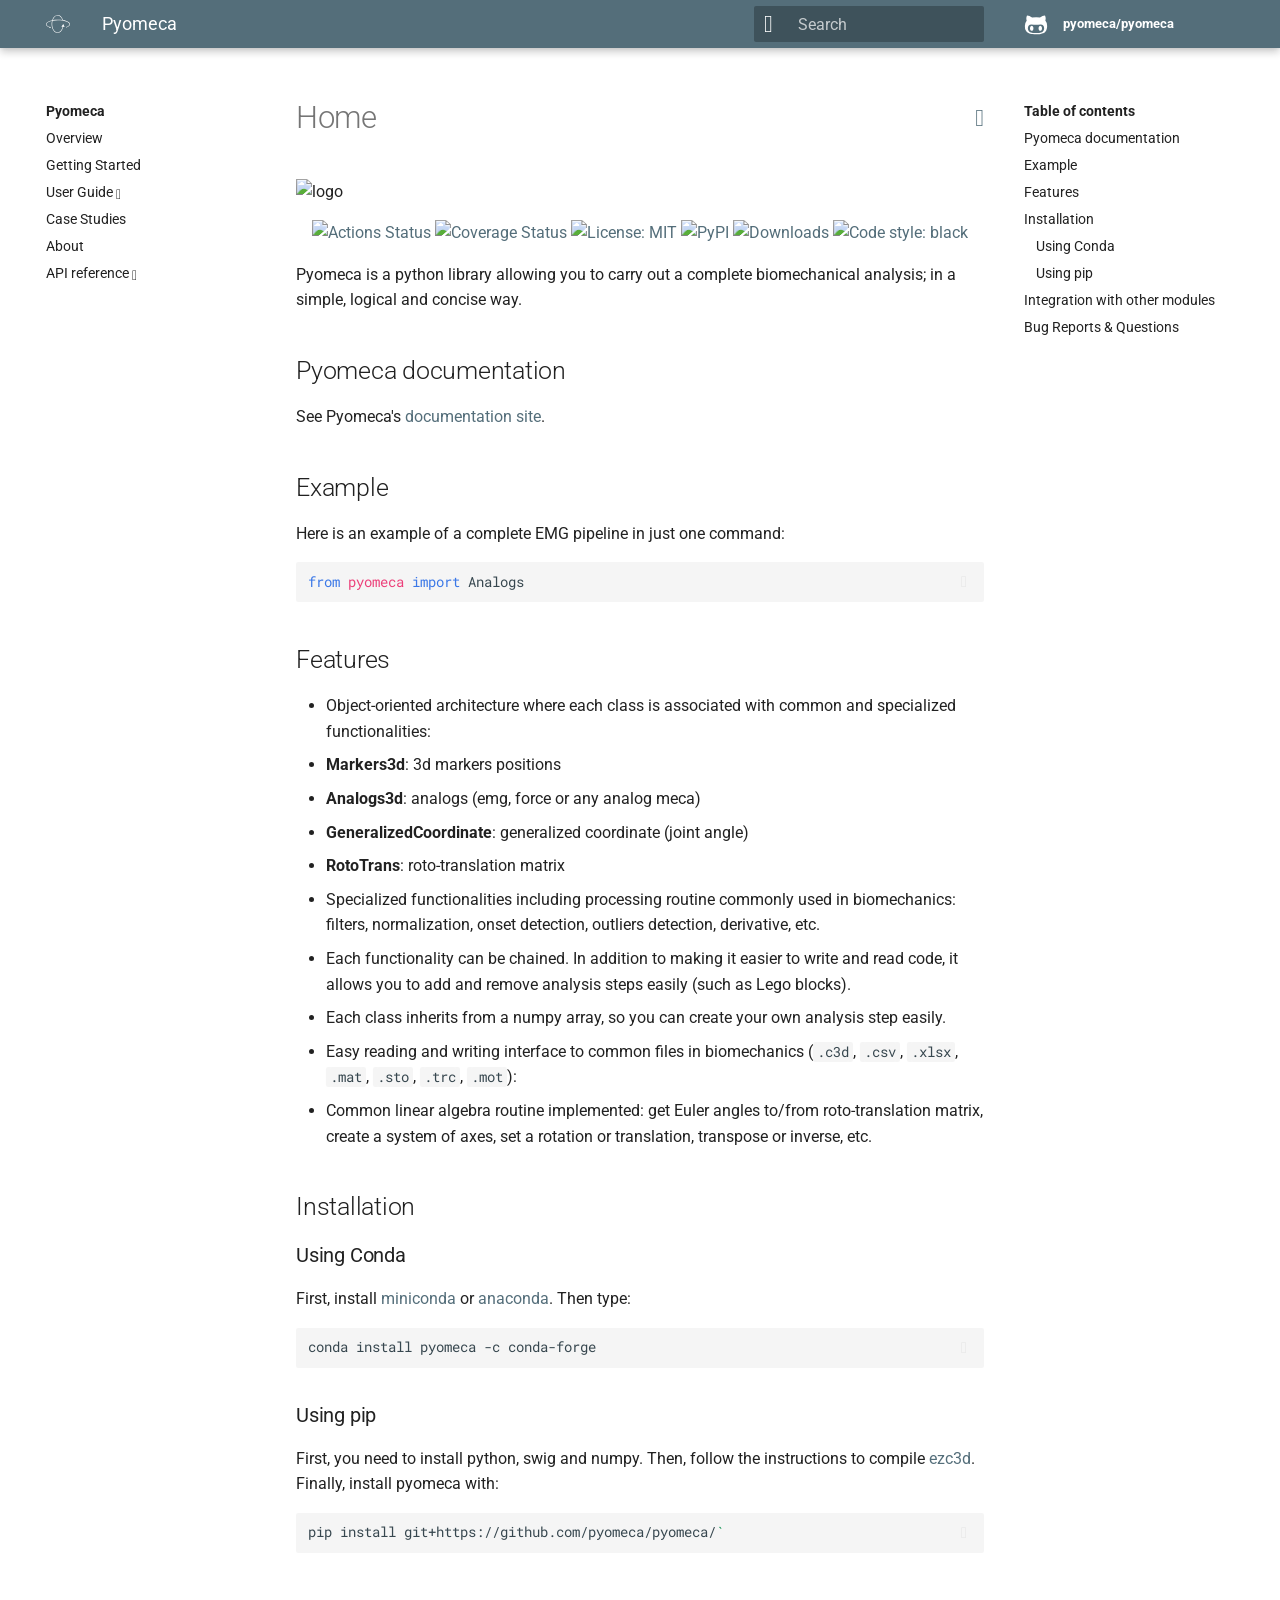
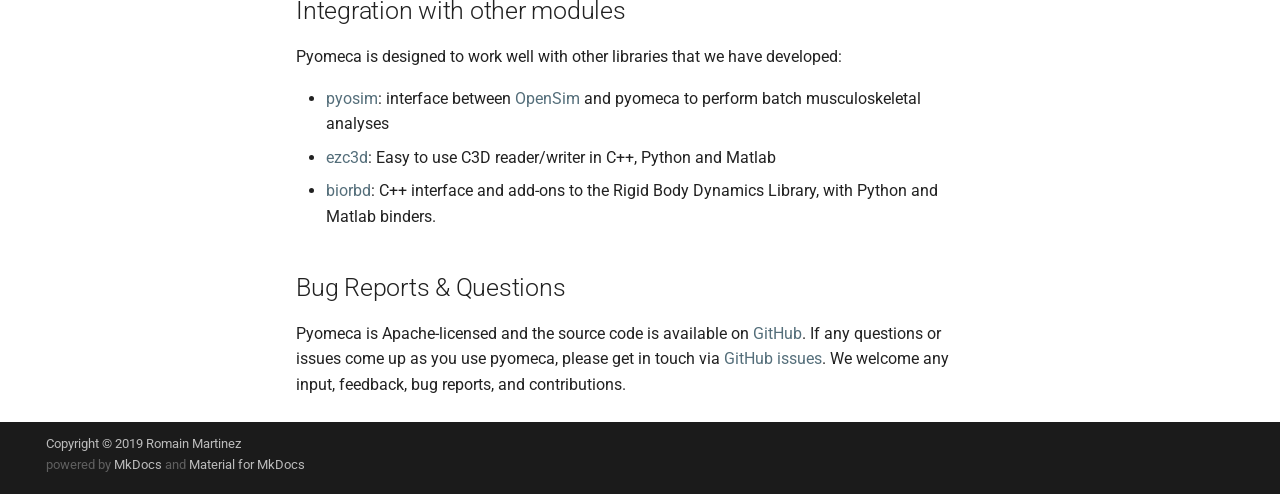
==== commit 49f9fdd9: "Deployed 00cf1bc with MkDocs version: 1.1" ====
--- a/index.html
+++ b/index.html
@@ -7,7 +7,7 @@
 <meta content="width=device-width,initial-scale=1" name="viewport"/>
 <meta content="ie=edge" http-equiv="x-ua-compatible"/>
 <meta content="An Open-Source Framework for Biomechanical Analysis" name="description"/>
-<link href="https://romainmartinez.github.io/motion/" rel="canonical"/>
+<link href="https://romainmartinez.github.io/pyomeca/" rel="canonical"/>
 <meta content="Romain Martinez" name="author"/>
 <meta content="Copy to clipboard" name="lang:clipboard.copy"/>
 <meta content="Copied to clipboard" name="lang:clipboard.copied"/>
@@ -20,7 +20,7 @@
 <meta content="[\s\-]+" name="lang:search.tokenizer"/>
 <link href="images/favicon.ico" rel="shortcut icon"/>
 <meta content="mkdocs-1.1, mkdocs-material-4.6.3" name="generator"/>
-<title>Motion</title>
+<title>Pyomeca</title>
 <link href="assets/stylesheets/application.adb8469c.css" rel="stylesheet"/>
 <link href="assets/stylesheets/application-palette.a8b3c06d.css" rel="stylesheet"/>
 <meta content="#546e7a" name="theme-color"/>
@@ -47,7 +47,7 @@
 <nav class="md-header-nav md-grid">
 <div class="md-flex">
 <div class="md-flex__cell md-flex__cell--shrink">
-<a aria-label="Motion" class="md-header-nav__button md-logo" href="https://romainmartinez.github.io/motion/" title="Motion">
+<a aria-label="Pyomeca" class="md-header-nav__button md-logo" href="https://romainmartinez.github.io/pyomeca/" title="Pyomeca">
 <img alt="logo" height="24" src="images/logo.svg" width="24"/>
 </a>
 </div>
@@ -57,7 +57,7 @@
 <div class="md-flex__cell md-flex__cell--stretch">
 <div class="md-flex__ellipsis md-header-nav__title" data-md-component="title">
 <span class="md-header-nav__topic">
-              Motion
+              Pyomeca
             </span>
 <span class="md-header-nav__topic">
               
@@ -116,10 +116,10 @@
 <div class="md-sidebar__inner">
 <nav class="md-nav md-nav--primary" data-md-level="0">
 <label class="md-nav__title md-nav__title--site" for="__drawer">
-<a class="md-nav__button md-logo" href="https://romainmartinez.github.io/motion/" title="Motion">
+<a class="md-nav__button md-logo" href="https://romainmartinez.github.io/pyomeca/" title="Pyomeca">
 <img alt="logo" height="48" src="images/logo.svg" width="48"/>
 </a>
-    Motion
+    Pyomeca
   </label>
 <div class="md-nav__source">
 <a class="md-source" data-md-source="github" href="https://github.com/pyomeca/pyomeca/" title="Go to repository">
@@ -281,8 +281,8 @@
 <h1>Home</h1>
 <p><img alt="logo" src="https://raw.githubusercontent.com/pyomeca/design/master/logo/logo_plain_doc.svg?sanitize=true"/></p>
 <p align="center">
-<a href="https://github.com/romainmartinez/motion/actions"><img alt="Actions Status" src="https://github.com/romainmartinez/motion/workflows/CI/badge.svg"/></a>
-<a href="https://coveralls.io/github/romainmartinez/motion?branch=master"><img alt="Coverage Status" src="https://coveralls.io/repos/github/romainmartinez/motion/badge.svg?branch=master"/></a>
+<a href="https://github.com/romainmartinez/pyomeca/actions"><img alt="Actions Status" src="https://github.com/romainmartinez/pyomeca/workflows/CI/badge.svg"/></a>
+<a href="https://coveralls.io/github/romainmartinez/pyomeca?branch=master"><img alt="Coverage Status" src="https://coveralls.io/repos/github/romainmartinez/pyomeca/badge.svg?branch=master"/></a>
 <a href="https://anaconda.org/conda-forge/pyomeca"><img alt="License: MIT" src="https://anaconda.org/conda-forge/pyomeca/badges/license.svg"/></a>
 <a href="https://anaconda.org/conda-forge/pyomeca"><img alt="PyPI" src="https://anaconda.org/conda-forge/pyomeca/badges/latest_release_date.svg"/></a>
 <a href="https://anaconda.org/conda-forge/pyomeca"><img alt="Downloads" src="https://anaconda.org/conda-forge/pyomeca/badges/downloads.svg"/></a>
@@ -290,10 +290,10 @@
 </p>
 <p>Pyomeca is a python library allowing you to carry out a complete biomechanical analysis; in a simple, logical and concise way.</p>
 <h2 id="pyomeca-documentation">Pyomeca documentation</h2>
-<p>See Pyomeca's <a href="https://romainmartinez.github.io/motion">documentation site</a>.</p>
+<p>See Pyomeca's <a href="https://romainmartinez.github.io/pyomeca">documentation site</a>.</p>
 <h2 id="example">Example</h2>
 <p>Here is an example of a complete EMG pipeline in just one command:</p>
-<div class="codehilite"><pre><span></span><code><span class="kn">from</span> <span class="nn">motion</span> <span class="kn">import</span> <span class="n">Analogs</span>
+<div class="codehilite"><pre><span></span><code><span class="kn">from</span> <span class="nn">pyomeca</span> <span class="kn">import</span> <span class="n">Analogs</span>
 </code></pre></div>
 <h2 id="features">Features</h2>
 <ul>
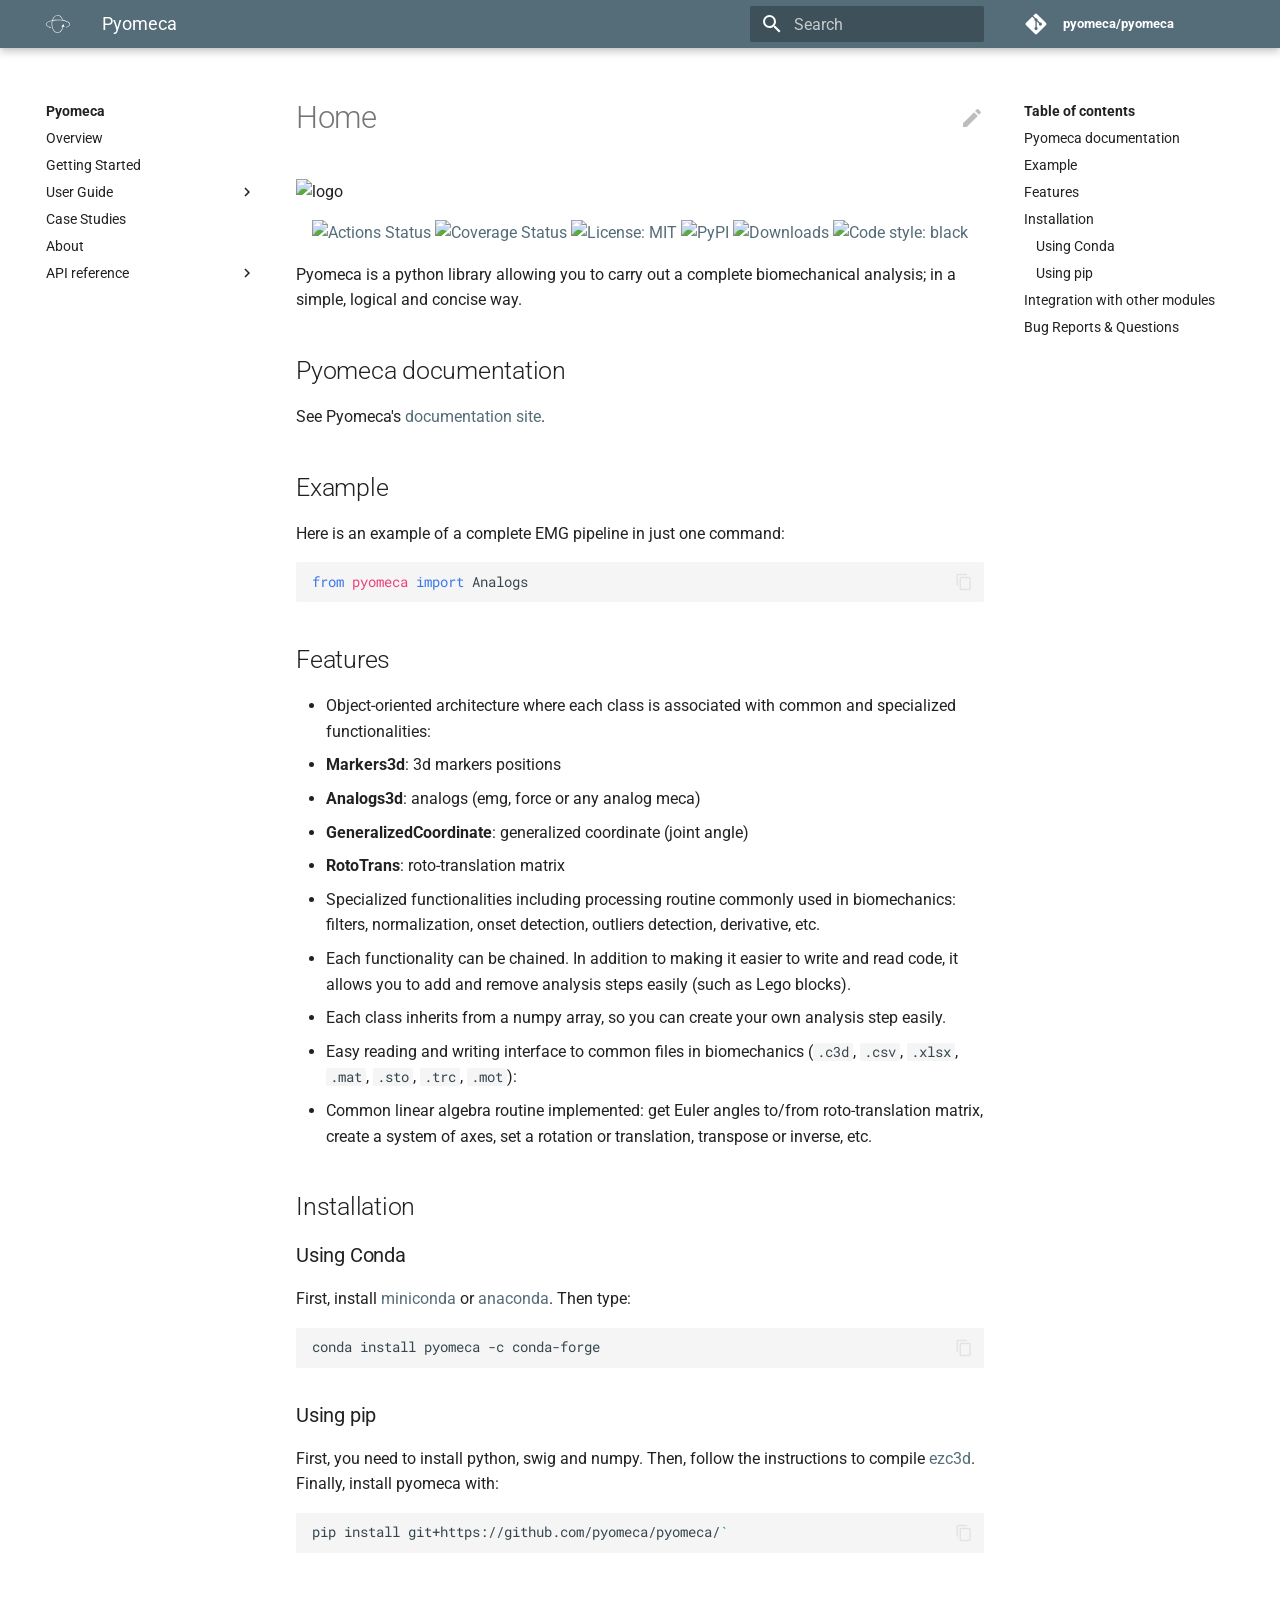
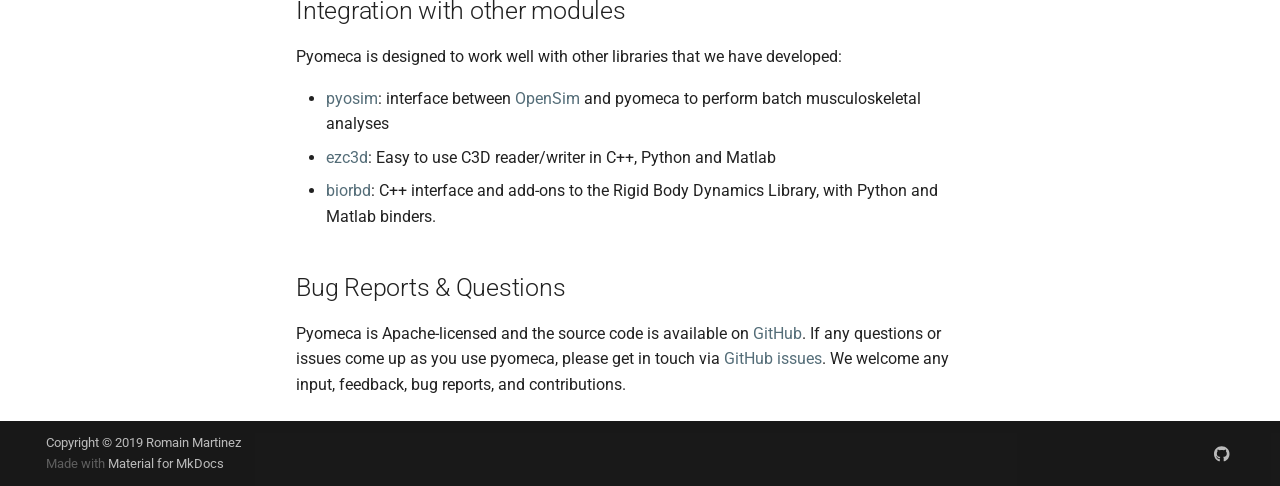
==== commit 7cd097ca: "Deployed eb3f6ff with MkDocs version: 1.1" ====
--- a/index.html
+++ b/index.html
@@ -5,82 +5,70 @@
 <head>
 <meta charset="utf-8"/>
 <meta content="width=device-width,initial-scale=1" name="viewport"/>
-<meta content="ie=edge" http-equiv="x-ua-compatible"/>
 <meta content="An Open-Source Framework for Biomechanical Analysis" name="description"/>
 <link href="https://romainmartinez.github.io/pyomeca/" rel="canonical"/>
 <meta content="Romain Martinez" name="author"/>
-<meta content="Copy to clipboard" name="lang:clipboard.copy"/>
-<meta content="Copied to clipboard" name="lang:clipboard.copied"/>
-<meta content="en" name="lang:search.language"/>
-<meta content="True" name="lang:search.pipeline.stopwords"/>
-<meta content="True" name="lang:search.pipeline.trimmer"/>
-<meta content="No matching documents" name="lang:search.result.none"/>
-<meta content="1 matching document" name="lang:search.result.one"/>
-<meta content="# matching documents" name="lang:search.result.other"/>
-<meta content="[\s\-]+" name="lang:search.tokenizer"/>
 <link href="images/favicon.ico" rel="shortcut icon"/>
-<meta content="mkdocs-1.1, mkdocs-material-4.6.3" name="generator"/>
+<meta content="mkdocs-1.1, mkdocs-material-5.0.2" name="generator"/>
 <title>Pyomeca</title>
-<link href="assets/stylesheets/application.adb8469c.css" rel="stylesheet"/>
-<link href="assets/stylesheets/application-palette.a8b3c06d.css" rel="stylesheet"/>
+<link href="assets/stylesheets/main.07c9fbf5.min.css" rel="stylesheet"/>
+<link href="assets/stylesheets/palette.ecd4686e.min.css" rel="stylesheet"/>
 <meta content="#546e7a" name="theme-color"/>
-<script src="assets/javascripts/modernizr.86422ebf.js"></script>
 <link crossorigin="" href="https://fonts.gstatic.com" rel="preconnect"/>
 <link href="https://fonts.googleapis.com/css?family=Roboto:300,400,400i,700%7CRoboto+Mono&amp;display=fallback" rel="stylesheet"/>
-<style>body,input{font-family:"Roboto","Helvetica Neue",Helvetica,Arial,sans-serif}code,kbd,pre{font-family:"Roboto Mono","Courier New",Courier,monospace}</style>
-<link href="assets/fonts/material-icons.css" rel="stylesheet"/>
+<style>body,input{font-family:"Roboto",-apple-system,BlinkMacSystemFont,Helvetica,Arial,sans-serif}code,kbd,pre{font-family:"Roboto Mono",SFMono-Regular,Consolas,Menlo,monospace}</style>
 <link href="custom.css" rel="stylesheet"/>
 </head>
 <body data-md-color-accent="teal" data-md-color-primary="blue-grey" dir="ltr">
-<svg class="md-svg">
-<defs>
-<svg height="448" id="__github" viewbox="0 0 416 448" width="416" xmlns="http://www.w3.org/2000/svg"><path d="M160 304q0 10-3.125 20.5t-10.75 19T128 352t-18.125-8.5-10.75-19T96 304t3.125-20.5 10.75-19T128 256t18.125 8.5 10.75 19T160 304zm160 0q0 10-3.125 20.5t-10.75 19T288 352t-18.125-8.5-10.75-19T256 304t3.125-20.5 10.75-19T288 256t18.125 8.5 10.75 19T320 304zm40 0q0-30-17.25-51T296 232q-10.25 0-48.75 5.25Q229.5 240 208 240t-39.25-2.75Q130.75 232 120 232q-29.5 0-46.75 21T56 304q0 22 8 38.375t20.25 25.75 30.5 15 35 7.375 37.25 1.75h42q20.5 0 37.25-1.75t35-7.375 30.5-15 20.25-25.75T360 304zm56-44q0 51.75-15.25 82.75-9.5 19.25-26.375 33.25t-35.25 21.5-42.5 11.875-42.875 5.5T212 416q-19.5 0-35.5-.75t-36.875-3.125-38.125-7.5-34.25-12.875T37 371.5t-21.5-28.75Q0 312 0 260q0-59.25 34-99-6.75-20.5-6.75-42.5 0-29 12.75-54.5 27 0 47.5 9.875t47.25 30.875Q171.5 96 212 96q37 0 70 8 26.25-20.5 46.75-30.25T376 64q12.75 25.5 12.75 54.5 0 21.75-6.75 42 34 40 34 99.5z" fill="currentColor"></path></svg>
-</defs>
-</svg>
 <input autocomplete="off" class="md-toggle" data-md-toggle="drawer" id="__drawer" type="checkbox"/>
 <input autocomplete="off" class="md-toggle" data-md-toggle="search" id="__search" type="checkbox"/>
-<label class="md-overlay" data-md-component="overlay" for="__drawer"></label>
-<a class="md-skip" href="#pyomeca-documentation" tabindex="0">
-        Skip to content
-      </a>
+<label class="md-overlay" for="__drawer"></label>
+<div data-md-component="skip">
+<a class="md-skip" href="#pyomeca-documentation">
+          Skip to content
+        </a>
+</div>
+<div data-md-component="announce">
+</div>
 <header class="md-header" data-md-component="header">
-<nav class="md-header-nav md-grid">
-<div class="md-flex">
-<div class="md-flex__cell md-flex__cell--shrink">
+<nav aria-label="Header" class="md-header-nav md-grid">
 <a aria-label="Pyomeca" class="md-header-nav__button md-logo" href="https://romainmartinez.github.io/pyomeca/" title="Pyomeca">
-<img alt="logo" height="24" src="images/logo.svg" width="24"/>
-</a>
-</div>
-<div class="md-flex__cell md-flex__cell--shrink">
-<label class="md-icon md-icon--menu md-header-nav__button" for="__drawer"></label>
-</div>
-<div class="md-flex__cell md-flex__cell--stretch">
-<div class="md-flex__ellipsis md-header-nav__title" data-md-component="title">
-<span class="md-header-nav__topic">
-              Pyomeca
-            </span>
-<span class="md-header-nav__topic">
-              
-                Home
-              
-            </span>
-</div>
-</div>
-<div class="md-flex__cell md-flex__cell--shrink">
-<label class="md-icon md-icon--search md-header-nav__button" for="__search"></label>
+<img alt="logo" src="images/logo.svg"/>
+</a>
+<label class="md-header-nav__button md-icon" for="__drawer">
+<svg viewbox="0 0 24 24" xmlns="http://www.w3.org/2000/svg"><path d="M3,6H21V8H3V6M3,11H21V13H3V11M3,16H21V18H3V16Z"></path></svg>
+</label>
+<div class="md-header-nav__title" data-md-component="header-title">
+<div class="md-header-nav__ellipsis">
+<span class="md-header-nav__topic md-ellipsis">
+            Pyomeca
+          </span>
+<span class="md-header-nav__topic md-ellipsis">
+            
+              Home
+            
+          </span>
+</div>
+</div>
+<label class="md-header-nav__button md-icon" for="__search">
+<svg viewbox="0 0 24 24" xmlns="http://www.w3.org/2000/svg"><path d="M9.5,3A6.5,6.5 0 0,1 16,9.5C16,11.11 15.41,12.59 14.44,13.73L14.71,14H15.5L20.5,19L19,20.5L14,15.5V14.71L13.73,14.44C12.59,15.41 11.11,16 9.5,16A6.5,6.5 0 0,1 3,9.5A6.5,6.5 0 0,1 9.5,3M9.5,5C7,5 5,7 5,9.5C5,12 7,14 9.5,14C12,14 14,12 14,9.5C14,7 12,5 9.5,5Z"></path></svg>
+</label>
 <div class="md-search" data-md-component="search" role="dialog">
 <label class="md-search__overlay" for="__search"></label>
 <div class="md-search__inner" role="search">
 <form class="md-search__form" name="search">
-<input aria-label="search" autocapitalize="off" autocomplete="off" autocorrect="off" class="md-search__input" data-md-component="query" data-md-state="active" name="query" placeholder="Search" spellcheck="false" type="text"/>
-<label class="md-icon md-search__icon" for="__search"></label>
-<button class="md-icon md-search__icon" data-md-component="reset" tabindex="-1" type="reset">
-        
-      </button>
+<input aria-label="Search" autocapitalize="off" autocomplete="off" autocorrect="off" class="md-search__input" data-md-component="search-query" data-md-state="active" name="query" placeholder="Search" spellcheck="false" type="text"/>
+<label class="md-search__icon md-icon" for="__search">
+<svg viewbox="0 0 24 24" xmlns="http://www.w3.org/2000/svg"><path d="M9.5,3A6.5,6.5 0 0,1 16,9.5C16,11.11 15.41,12.59 14.44,13.73L14.71,14H15.5L20.5,19L19,20.5L14,15.5V14.71L13.73,14.44C12.59,15.41 11.11,16 9.5,16A6.5,6.5 0 0,1 3,9.5A6.5,6.5 0 0,1 9.5,3M9.5,5C7,5 5,7 5,9.5C5,12 7,14 9.5,14C12,14 14,12 14,9.5C14,7 12,5 9.5,5Z"></path></svg>
+<svg viewbox="0 0 24 24" xmlns="http://www.w3.org/2000/svg"><path d="M20,11V13H8L13.5,18.5L12.08,19.92L4.16,12L12.08,4.08L13.5,5.5L8,11H20Z"></path></svg>
+</label>
+<button aria-label="Clear" class="md-search__icon md-icon" data-md-component="search-reset" tabindex="-1" type="reset">
+<svg viewbox="0 0 24 24" xmlns="http://www.w3.org/2000/svg"><path d="M19,6.41L17.59,5L12,10.59L6.41,5L5,6.41L10.59,12L5,17.59L6.41,19L12,13.41L17.59,19L19,17.59L13.41,12L19,6.41Z"></path></svg>
+</button>
 </form>
 <div class="md-search__output">
 <div class="md-search__scrollwrap" data-md-scrollfix="">
-<div class="md-search-result" data-md-component="result">
+<div class="md-search-result" data-md-component="search-result">
 <div class="md-search-result__meta">
             Type to start searching
           </div>
@@ -90,43 +78,35 @@
 </div>
 </div>
 </div>
-</div>
-<div class="md-flex__cell md-flex__cell--shrink">
 <div class="md-header-nav__source">
-<a class="md-source" data-md-source="github" href="https://github.com/pyomeca/pyomeca/" title="Go to repository">
-<div class="md-source__icon">
-<svg height="24" viewbox="0 0 24 24" width="24">
-<use height="24" width="24" xlink:href="#__github"></use>
-</svg>
+<a class="md-source" href="https://github.com/pyomeca/pyomeca/" title="Go to repository">
+<div class="md-source__icon md-icon">
+<svg viewbox="0 0 448 512" xmlns="http://www.w3.org/2000/svg"><path d="M439.55 236.05L244 40.45a28.87 28.87 0 0 0-40.81 0l-40.66 40.63 51.52 51.52c27.06-9.14 52.68 16.77 43.39 43.68l49.66 49.66c34.23-11.8 61.18 31 35.47 56.69-26.49 26.49-70.21-2.87-56-37.34L240.22 199v121.85c25.3 12.54 22.26 41.85 9.08 55a34.34 34.34 0 0 1-48.55 0c-17.57-17.6-11.07-46.91 11.25-56v-123c-20.8-8.51-24.6-30.74-18.64-45L142.57 101 8.45 235.14a28.86 28.86 0 0 0 0 40.81l195.61 195.6a28.86 28.86 0 0 0 40.8 0l194.69-194.69a28.86 28.86 0 0 0 0-40.81z"></path></svg>
 </div>
 <div class="md-source__repository">
     pyomeca/pyomeca
   </div>
 </a>
 </div>
-</div>
-</div>
 </nav>
 </header>
-<div class="md-container">
-<main class="md-main" role="main">
-<div class="md-main__inner md-grid" data-md-component="container">
+<div class="md-container" data-md-component="container">
+<main class="md-main" data-md-component="main">
+<div class="md-main__inner md-grid">
 <div class="md-sidebar md-sidebar--primary" data-md-component="navigation">
 <div class="md-sidebar__scrollwrap">
 <div class="md-sidebar__inner">
-<nav class="md-nav md-nav--primary" data-md-level="0">
-<label class="md-nav__title md-nav__title--site" for="__drawer">
-<a class="md-nav__button md-logo" href="https://romainmartinez.github.io/pyomeca/" title="Pyomeca">
-<img alt="logo" height="48" src="images/logo.svg" width="48"/>
+<nav aria-label="Navigation" class="md-nav md-nav--primary" data-md-level="0">
+<label class="md-nav__title" for="__drawer">
+<a aria-label="Pyomeca" class="md-nav__button md-logo" href="https://romainmartinez.github.io/pyomeca/" title="Pyomeca">
+<img alt="logo" src="images/logo.svg"/>
 </a>
     Pyomeca
   </label>
 <div class="md-nav__source">
-<a class="md-source" data-md-source="github" href="https://github.com/pyomeca/pyomeca/" title="Go to repository">
-<div class="md-source__icon">
-<svg height="24" viewbox="0 0 24 24" width="24">
-<use height="24" width="24" xlink:href="#__github"></use>
-</svg>
+<a class="md-source" href="https://github.com/pyomeca/pyomeca/" title="Go to repository">
+<div class="md-source__icon md-icon">
+<svg viewbox="0 0 448 512" xmlns="http://www.w3.org/2000/svg"><path d="M439.55 236.05L244 40.45a28.87 28.87 0 0 0-40.81 0l-40.66 40.63 51.52 51.52c27.06-9.14 52.68 16.77 43.39 43.68l49.66 49.66c34.23-11.8 61.18 31 35.47 56.69-26.49 26.49-70.21-2.87-56-37.34L240.22 199v121.85c25.3 12.54 22.26 41.85 9.08 55a34.34 34.34 0 0 1-48.55 0c-17.57-17.6-11.07-46.91 11.25-56v-123c-20.8-8.51-24.6-30.74-18.64-45L142.57 101 8.45 235.14a28.86 28.86 0 0 0 0 40.81l195.61 195.6a28.86 28.86 0 0 0 40.8 0l194.69-194.69a28.86 28.86 0 0 0 0-40.81z"></path></svg>
 </div>
 <div class="md-source__repository">
     pyomeca/pyomeca
@@ -145,12 +125,18 @@
     </a>
 </li>
 <li class="md-nav__item md-nav__item--nested">
-<input class="md-toggle md-nav__toggle" data-md-toggle="nav-3" id="nav-3" type="checkbox"/>
+<input class="md-nav__toggle md-toggle" data-md-toggle="nav-3" id="nav-3" type="checkbox"/>
 <label class="md-nav__link" for="nav-3">
       User Guide
-    </label>
-<nav class="md-nav" data-md-component="collapsible" data-md-level="1">
+      <span class="md-nav__icon md-icon">
+<svg viewbox="0 0 24 24" xmlns="http://www.w3.org/2000/svg"><path d="M8.59,16.58L13.17,12L8.59,7.41L10,6L16,12L10,18L8.59,16.58Z"></path></svg>
+</span>
+</label>
+<nav aria-label="User Guide" class="md-nav" data-md-level="1">
 <label class="md-nav__title" for="nav-3">
+<span class="md-nav__icon md-icon">
+<svg viewbox="0 0 24 24" xmlns="http://www.w3.org/2000/svg"><path d="M20,11V13H8L13.5,18.5L12.08,19.92L4.16,12L12.08,4.08L13.5,5.5L8,11H20Z"></path></svg>
+</span>
         User Guide
       </label>
 <ul class="md-nav__list" data-md-scrollfix="">
@@ -178,12 +164,18 @@
     </a>
 </li>
 <li class="md-nav__item md-nav__item--nested">
-<input class="md-toggle md-nav__toggle" data-md-toggle="nav-6" id="nav-6" type="checkbox"/>
+<input class="md-nav__toggle md-toggle" data-md-toggle="nav-6" id="nav-6" type="checkbox"/>
 <label class="md-nav__link" for="nav-6">
       API reference
-    </label>
-<nav class="md-nav" data-md-component="collapsible" data-md-level="1">
+      <span class="md-nav__icon md-icon">
+<svg viewbox="0 0 24 24" xmlns="http://www.w3.org/2000/svg"><path d="M8.59,16.58L13.17,12L8.59,7.41L10,6L16,12L10,18L8.59,16.58Z"></path></svg>
+</span>
+</label>
+<nav aria-label="API reference" class="md-nav" data-md-level="1">
 <label class="md-nav__title" for="nav-6">
+<span class="md-nav__icon md-icon">
+<svg viewbox="0 0 24 24" xmlns="http://www.w3.org/2000/svg"><path d="M20,11V13H8L13.5,18.5L12.08,19.92L4.16,12L12.08,4.08L13.5,5.5L8,11H20Z"></path></svg>
+</span>
         API reference
       </label>
 <ul class="md-nav__list" data-md-scrollfix="">
@@ -223,8 +215,13 @@
 <div class="md-sidebar md-sidebar--secondary" data-md-component="toc">
 <div class="md-sidebar__scrollwrap">
 <div class="md-sidebar__inner">
-<nav class="md-nav md-nav--secondary">
-<label class="md-nav__title" for="__toc">Table of contents</label>
+<nav aria-label="Table of contents" class="md-nav md-nav--secondary">
+<label class="md-nav__title" for="__toc">
+<span class="md-nav__icon md-icon">
+<svg viewbox="0 0 24 24" xmlns="http://www.w3.org/2000/svg"><path d="M20,11V13H8L13.5,18.5L12.08,19.92L4.16,12L12.08,4.08L13.5,5.5L8,11H20Z"></path></svg>
+</span>
+      Table of contents
+    </label>
 <ul class="md-nav__list" data-md-scrollfix="">
 <li class="md-nav__item">
 <a class="md-nav__link" href="#pyomeca-documentation">
@@ -245,7 +242,7 @@
 <a class="md-nav__link" href="#installation">
     Installation
   </a>
-<nav class="md-nav">
+<nav aria-label="Installation" class="md-nav">
 <ul class="md-nav__list">
 <li class="md-nav__item">
 <a class="md-nav__link" href="#using-conda">
@@ -277,7 +274,9 @@
 </div>
 <div class="md-content">
 <article class="md-content__inner md-typeset">
-<a class="md-icon md-content__icon" href="https://github.com/pyomeca/pyomeca/edit/master/docs/index.md" title="Edit this page"></a>
+<a class="md-content__button md-icon" href="https://github.com/pyomeca/pyomeca/edit/master/docs/index.md" title="Edit this page">
+<svg viewbox="0 0 24 24" xmlns="http://www.w3.org/2000/svg"><path d="M20.71,7.04C21.1,6.65 21.1,6 20.71,5.63L18.37,3.29C18,2.9 17.35,2.9 16.96,3.29L15.12,5.12L18.87,8.87M3,17.25V21H6.75L17.81,9.93L14.06,6.18L3,17.25Z"></path></svg>
+</a>
 <h1>Home</h1>
 <p><img alt="logo" src="https://raw.githubusercontent.com/pyomeca/design/master/logo/logo_plain_doc.svg?sanitize=true"/></p>
 <p align="center">
@@ -293,7 +292,7 @@
 <p>See Pyomeca's <a href="https://romainmartinez.github.io/pyomeca">documentation site</a>.</p>
 <h2 id="example">Example</h2>
 <p>Here is an example of a complete EMG pipeline in just one command:</p>
-<div class="codehilite"><pre><span></span><code><span class="kn">from</span> <span class="nn">pyomeca</span> <span class="kn">import</span> <span class="n">Analogs</span>
+<div class="highlight"><pre><span></span><code><span class="kn">from</span> <span class="nn">pyomeca</span> <span class="kn">import</span> <span class="n">Analogs</span>
 </code></pre></div>
 <h2 id="features">Features</h2>
 <ul>
@@ -324,13 +323,13 @@
 <h3 id="using-conda">Using Conda</h3>
 <p>First, install <a href="https://conda.io/miniconda.html">miniconda</a> or <a href="https://www.anaconda.com/download/">anaconda</a>.
 Then type:</p>
-<div class="codehilite"><pre><span></span><code>conda install pyomeca -c conda-forge
+<div class="highlight"><pre><span></span><code>conda install pyomeca -c conda-forge
 </code></pre></div>
 <h3 id="using-pip">Using pip</h3>
 <p>First, you need to install python, swig and numpy. 
 Then, follow the instructions to compile <a href="https://github.com/pyomeca/ezc3d">ezc3d</a>.
 Finally, install pyomeca with:</p>
-<div class="codehilite"><pre><span></span><code>pip install git+https://github.com/pyomeca/pyomeca/<span class="sb">`</span>
+<div class="highlight"><pre><span></span><code>pip install git+https://github.com/pyomeca/pyomeca/<span class="sb">`</span>
 </code></pre></div>
 <h2 id="integration-with-other-modules">Integration with other modules</h2>
 <p>Pyomeca is designed to work well with other libraries that we have developed:</p>
@@ -353,21 +352,30 @@
             Copyright © 2019 Romain Martinez
           </div>
         
-        powered by
-        <a href="https://www.mkdocs.org" rel="noopener" target="_blank">MkDocs</a>
-        and
+        Made with
         <a href="https://squidfunk.github.io/mkdocs-material/" rel="noopener" target="_blank">
-          Material for MkDocs</a>
+          Material for MkDocs
+        </a>
 </div>
 <div class="md-footer-social">
-<link href="assets/fonts/font-awesome.css" rel="stylesheet"/>
-<a class="md-footer-social__link fa fa-github" href="https://github.com/romainmartinez" rel="noopener" target="_blank" title="github"></a>
+<a class="md-footer-social__link" href="https://github.com/romainmartinez" rel="noopener" target="_blank" title="github.com">
+<svg viewbox="0 0 496 512" xmlns="http://www.w3.org/2000/svg"><path d="M165.9 397.4c0 2-2.3 3.6-5.2 3.6-3.3.3-5.6-1.3-5.6-3.6 0-2 2.3-3.6 5.2-3.6 3-.3 5.6 1.3 5.6 3.6zm-31.1-4.5c-.7 2 1.3 4.3 4.3 4.9 2.6 1 5.6 0 6.2-2s-1.3-4.3-4.3-5.2c-2.6-.7-5.5.3-6.2 2.3zm44.2-1.7c-2.9.7-4.9 2.6-4.6 4.9.3 2 2.9 3.3 5.9 2.6 2.9-.7 4.9-2.6 4.6-4.6-.3-1.9-3-3.2-5.9-2.9zM244.8 8C106.1 8 0 113.3 0 252c0 110.9 69.8 205.8 169.5 239.2 12.8 2.3 17.3-5.6 17.3-12.1 0-6.2-.3-40.4-.3-61.4 0 0-70 15-84.7-29.8 0 0-11.4-29.1-27.8-36.6 0 0-22.9-15.7 1.6-15.4 0 0 24.9 2 38.6 25.8 21.9 38.6 58.6 27.5 72.9 20.9 2.3-16 8.8-27.1 16-33.7-55.9-6.2-112.3-14.3-112.3-110.5 0-27.5 7.6-41.3 23.6-58.9-2.6-6.5-11.1-33.3 2.6-67.9 20.9-6.5 69 27 69 27 20-5.6 41.5-8.5 62.8-8.5s42.8 2.9 62.8 8.5c0 0 48.1-33.6 69-27 13.7 34.7 5.2 61.4 2.6 67.9 16 17.7 25.8 31.5 25.8 58.9 0 96.5-58.9 104.2-114.8 110.5 9.2 7.9 17 22.9 17 46.4 0 33.7-.3 75.4-.3 83.6 0 6.5 4.6 14.4 17.3 12.1C428.2 457.8 496 362.9 496 252 496 113.3 383.5 8 244.8 8zM97.2 352.9c-1.3 1-1 3.3.7 5.2 1.6 1.6 3.9 2.3 5.2 1 1.3-1 1-3.3-.7-5.2-1.6-1.6-3.9-2.3-5.2-1zm-10.8-8.1c-.7 1.3.3 2.9 2.3 3.9 1.6 1 3.6.7 4.3-.7.7-1.3-.3-2.9-2.3-3.9-2-.6-3.6-.3-4.3.7zm32.4 35.6c-1.6 1.3-1 4.3 1.3 6.2 2.3 2.3 5.2 2.6 6.5 1 1.3-1.3.7-4.3-1.3-6.2-2.2-2.3-5.2-2.6-6.5-1zm-11.4-14.7c-1.6 1-1.6 3.6 0 5.9 1.6 2.3 4.3 3.3 5.6 2.3 1.6-1.3 1.6-3.9 0-6.2-1.4-2.3-4-3.3-5.6-2z"></path></svg>
+</a>
 </div>
 </div>
 </div>
 </footer>
 </div>
-<script src="assets/javascripts/application.c33a9706.js"></script>
-<script>app.initialize({version:"1.1",url:{base:"."}})</script>
+<script src="assets/javascripts/vendor.36cbf620.min.js"></script>
+<script src="assets/javascripts/bundle.00c583dd.min.js"></script><script id="__lang" type="application/json">{"clipboard.copy": "Copy to clipboard", "clipboard.copied": "Copied to clipboard", "search.config.lang": "en", "search.config.pipeline": "trimmer, stopWordFilter", "search.config.separator": "[\\s\\-]+", "search.result.placeholder": "Type to start searching", "search.result.none": "No matching documents", "search.result.one": "1 matching document", "search.result.other": "# matching documents"}</script>
+<script>
+        app = initialize({
+          base: ".",
+          features: [],
+          search: Object.assign({
+            worker: "assets/javascripts/worker/search.7f7c8775.min.js"
+          }, typeof search !== "undefined" && search)
+        })
+      </script>
 </body>
 </html>
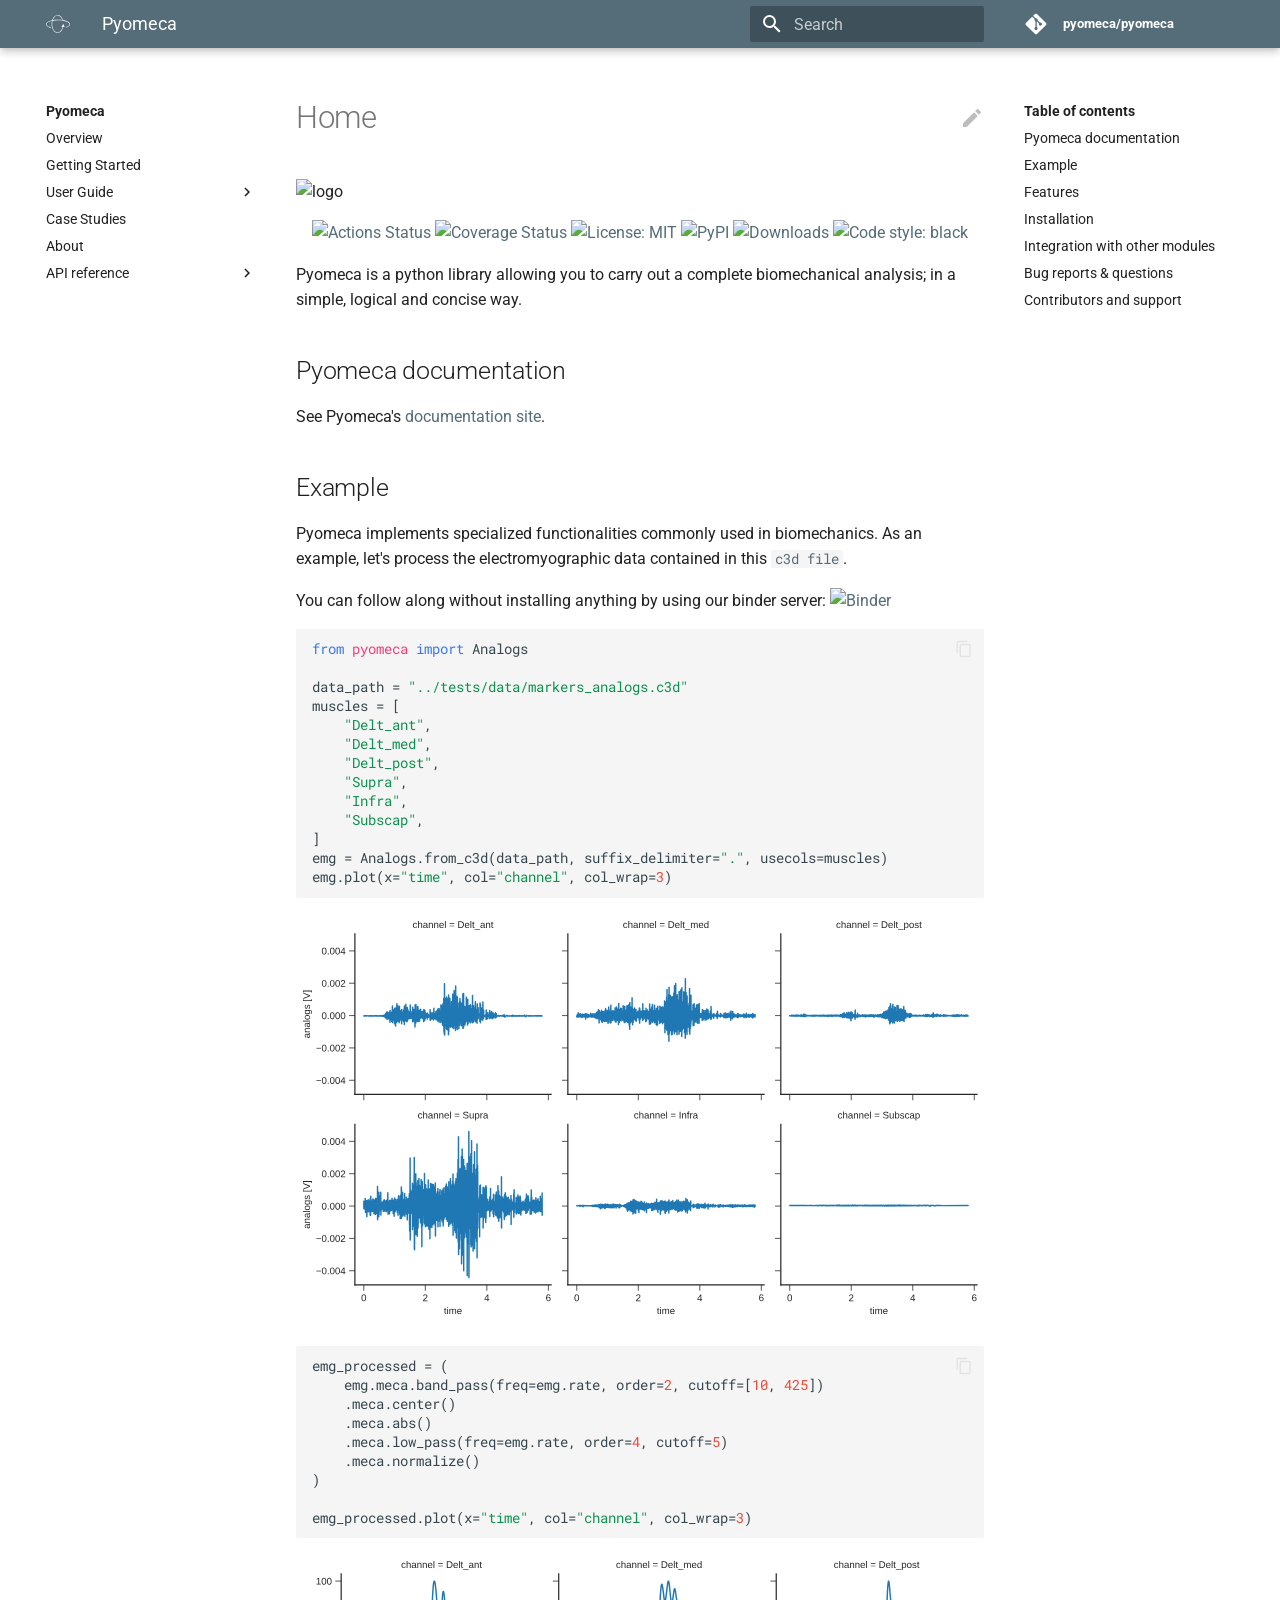
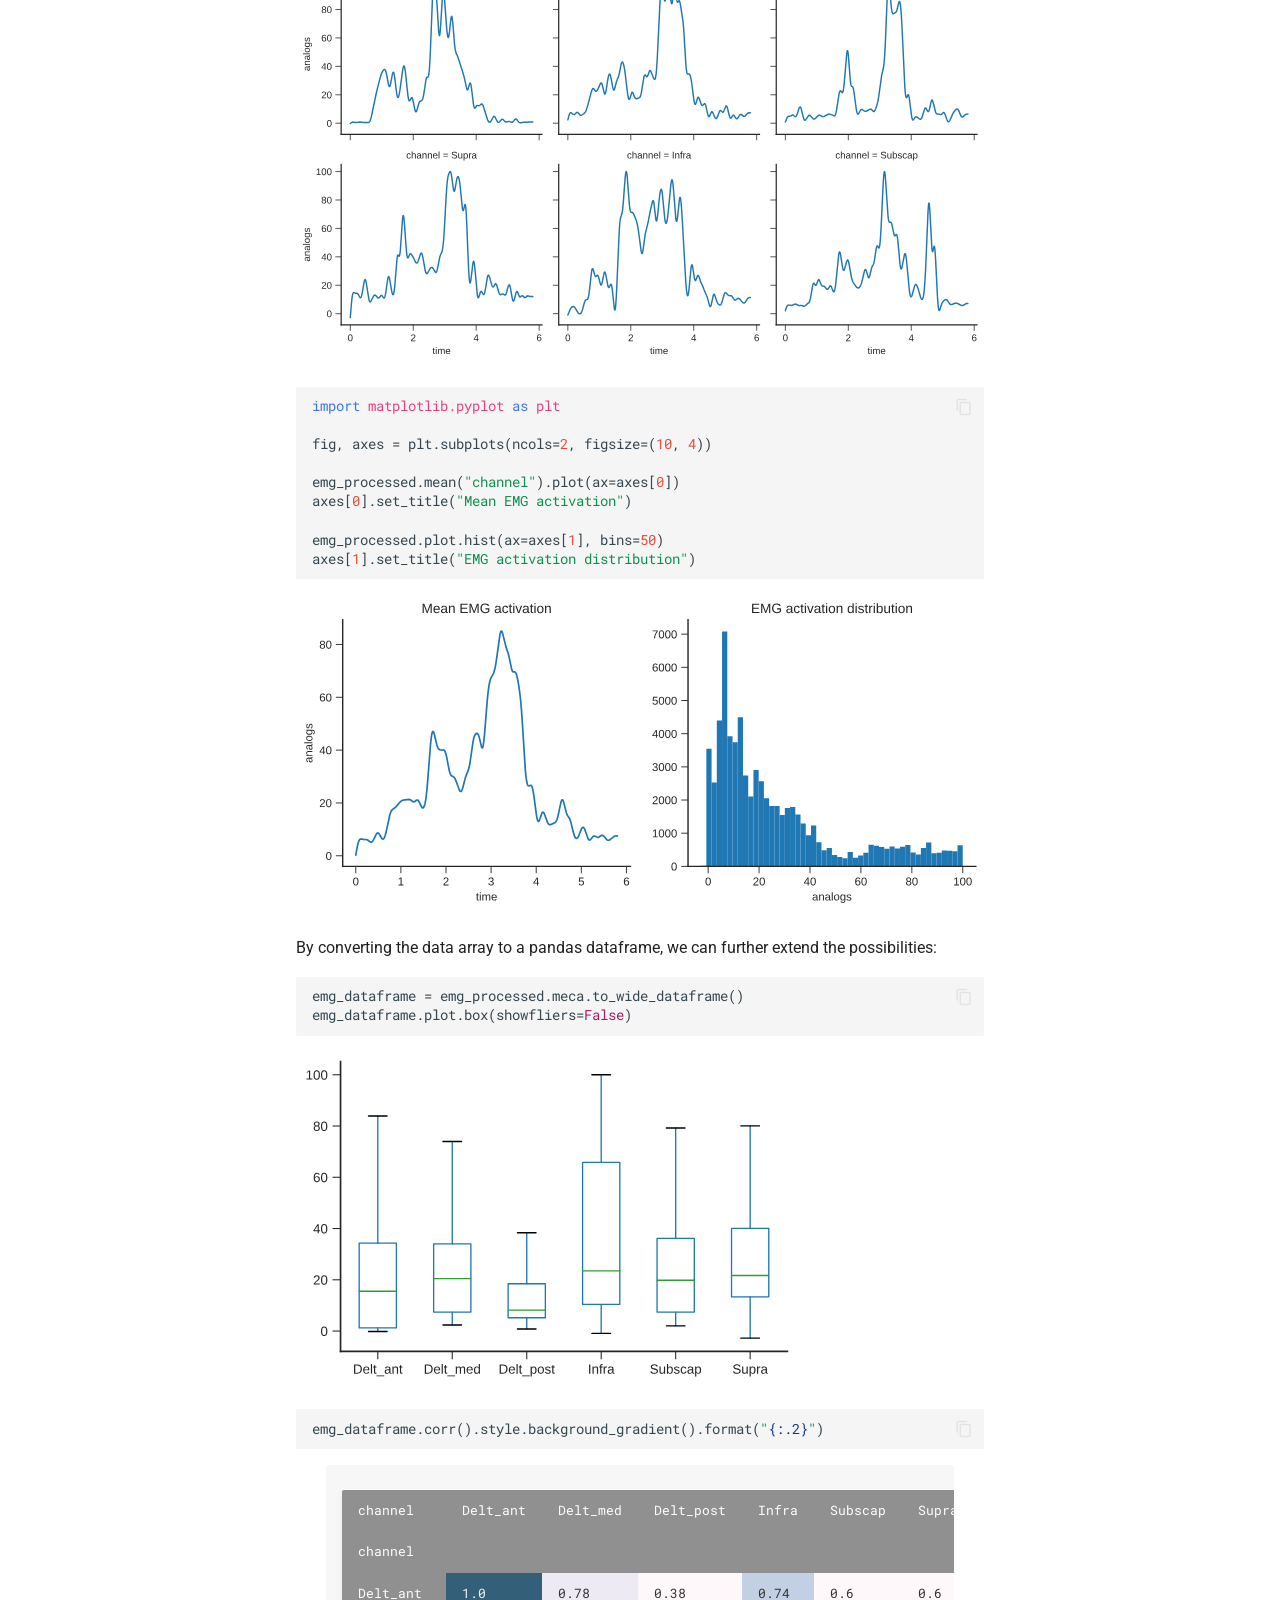
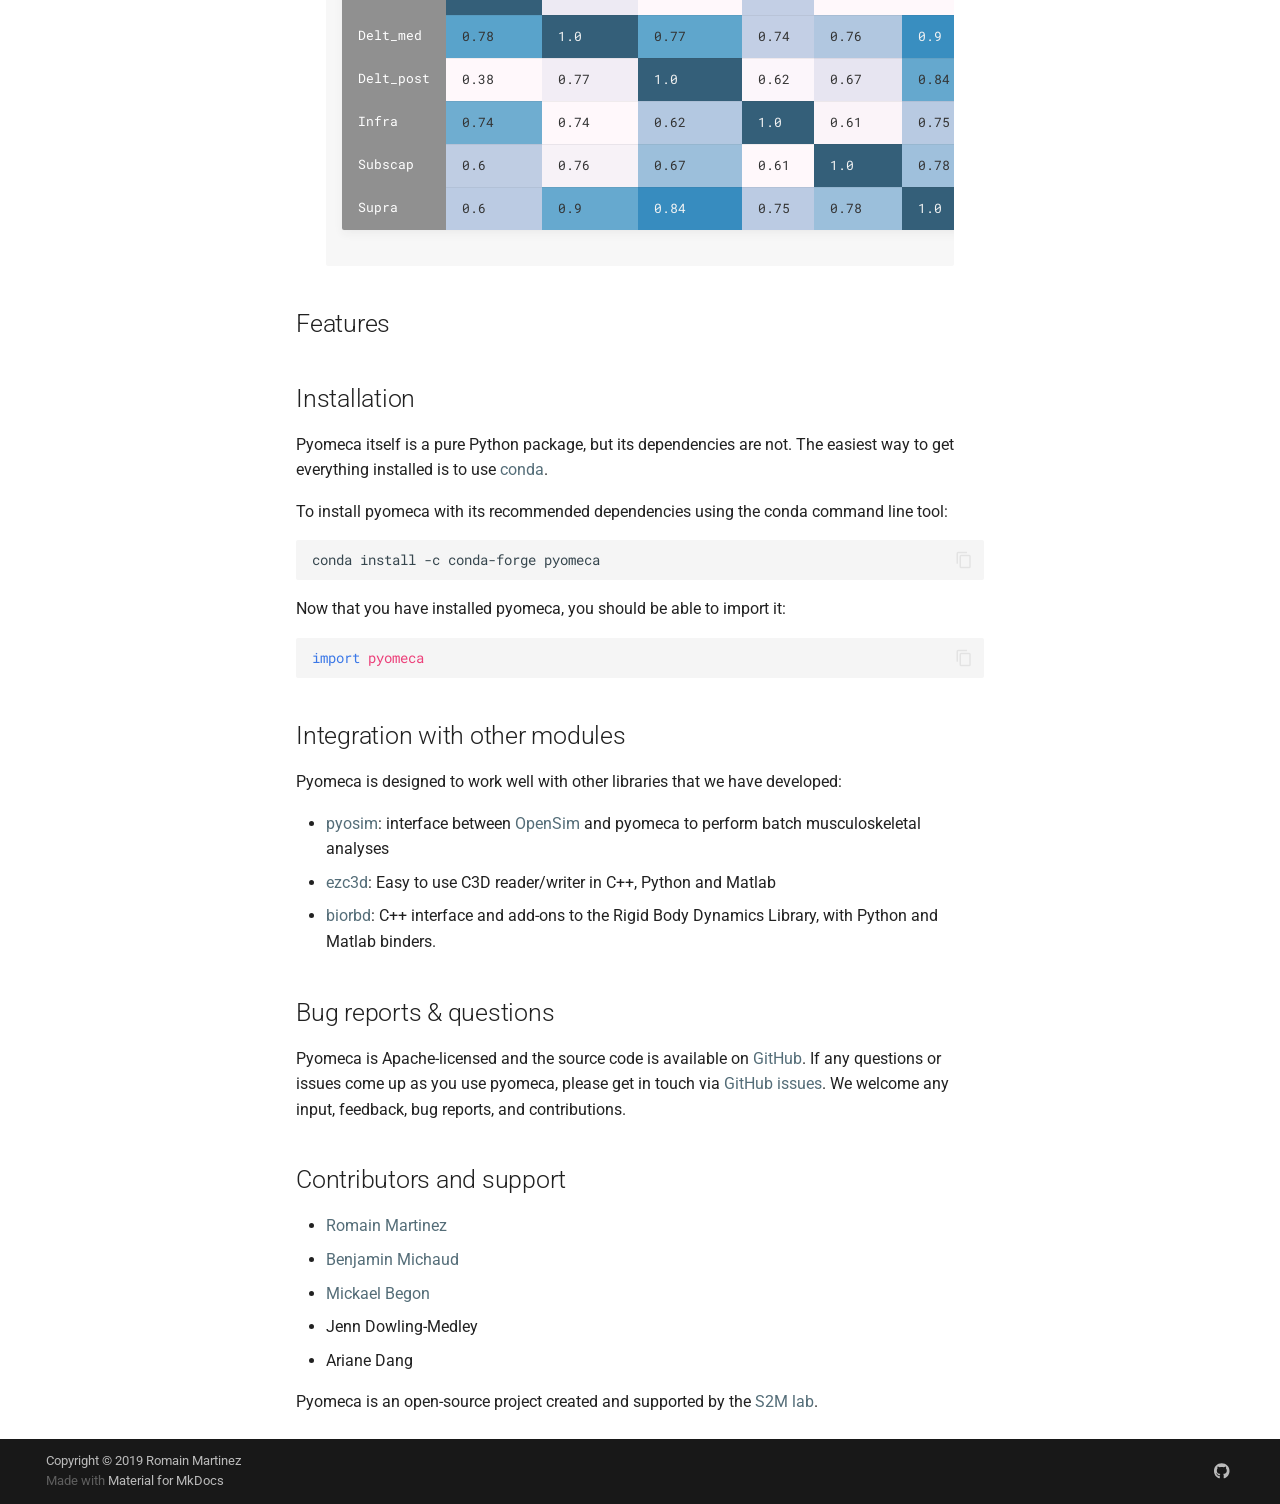
==== commit 3513ac01: "Deployed 48efe73 with MkDocs version: 1.1" ====
--- a/index.html
+++ b/index.html
@@ -9,9 +9,9 @@
 <link href="https://romainmartinez.github.io/pyomeca/" rel="canonical"/>
 <meta content="Romain Martinez" name="author"/>
 <link href="images/favicon.ico" rel="shortcut icon"/>
-<meta content="mkdocs-1.1, mkdocs-material-5.0.2" name="generator"/>
+<meta content="mkdocs-1.1, mkdocs-material-5.1.0" name="generator"/>
 <title>Pyomeca</title>
-<link href="assets/stylesheets/main.07c9fbf5.min.css" rel="stylesheet"/>
+<link href="assets/stylesheets/main.89dc9fe3.min.css" rel="stylesheet"/>
 <link href="assets/stylesheets/palette.ecd4686e.min.css" rel="stylesheet"/>
 <meta content="#546e7a" name="theme-color"/>
 <link crossorigin="" href="https://fonts.gstatic.com" rel="preconnect"/>
@@ -242,20 +242,6 @@
 <a class="md-nav__link" href="#installation">
     Installation
   </a>
-<nav aria-label="Installation" class="md-nav">
-<ul class="md-nav__list">
-<li class="md-nav__item">
-<a class="md-nav__link" href="#using-conda">
-    Using Conda
-  </a>
-</li>
-<li class="md-nav__item">
-<a class="md-nav__link" href="#using-pip">
-    Using pip
-  </a>
-</li>
-</ul>
-</nav>
 </li>
 <li class="md-nav__item">
 <a class="md-nav__link" href="#integration-with-other-modules">
@@ -264,7 +250,12 @@
 </li>
 <li class="md-nav__item">
 <a class="md-nav__link" href="#bug-reports-questions">
-    Bug Reports &amp; Questions
+    Bug reports &amp; questions
+  </a>
+</li>
+<li class="md-nav__item">
+<a class="md-nav__link" href="#contributors-and-support">
+    Contributors and support
   </a>
 </li>
 </ul>
@@ -291,45 +282,227 @@
 <h2 id="pyomeca-documentation">Pyomeca documentation</h2>
 <p>See Pyomeca's <a href="https://romainmartinez.github.io/pyomeca">documentation site</a>.</p>
 <h2 id="example">Example</h2>
-<p>Here is an example of a complete EMG pipeline in just one command:</p>
+<p>Pyomeca implements specialized functionalities commonly used in biomechanics. As an example, let's process the electromyographic data contained in this <a href="https://github.com/romainmartinez/pyomeca/blob/master/tests/data/markers_analogs.c3d"><code>c3d file</code></a>.</p>
+<p>You can follow along without installing anything by using our binder server: <a href="https://mybinder.org/v2/gh/romainmartinez/pyomeca/master"><img alt="Binder" src="https://mybinder.org/badge_logo.svg"/></a></p>
 <div class="highlight"><pre><span></span><code><span class="kn">from</span> <span class="nn">pyomeca</span> <span class="kn">import</span> <span class="n">Analogs</span>
-</code></pre></div>
+
+<span class="n">data_path</span> <span class="o">=</span> <span class="s2">"../tests/data/markers_analogs.c3d"</span>
+<span class="n">muscles</span> <span class="o">=</span> <span class="p">[</span>
+    <span class="s2">"Delt_ant"</span><span class="p">,</span>
+    <span class="s2">"Delt_med"</span><span class="p">,</span>
+    <span class="s2">"Delt_post"</span><span class="p">,</span>
+    <span class="s2">"Supra"</span><span class="p">,</span>
+    <span class="s2">"Infra"</span><span class="p">,</span>
+    <span class="s2">"Subscap"</span><span class="p">,</span>
+<span class="p">]</span>
+<span class="n">emg</span> <span class="o">=</span> <span class="n">Analogs</span><span class="o">.</span><span class="n">from_c3d</span><span class="p">(</span><span class="n">data_path</span><span class="p">,</span> <span class="n">suffix_delimiter</span><span class="o">=</span><span class="s2">"."</span><span class="p">,</span> <span class="n">usecols</span><span class="o">=</span><span class="n">muscles</span><span class="p">)</span>
+<span class="n">emg</span><span class="o">.</span><span class="n">plot</span><span class="p">(</span><span class="n">x</span><span class="o">=</span><span class="s2">"time"</span><span class="p">,</span> <span class="n">col</span><span class="o">=</span><span class="s2">"channel"</span><span class="p">,</span> <span class="n">col_wrap</span><span class="o">=</span><span class="mi">3</span><span class="p">)</span>
+</code></pre></div>
+<p><img alt="svg" src="/images/readme-example_files/readme-example_3_0.svg"/></p>
+<div class="highlight"><pre><span></span><code><span class="n">emg_processed</span> <span class="o">=</span> <span class="p">(</span>
+    <span class="n">emg</span><span class="o">.</span><span class="n">meca</span><span class="o">.</span><span class="n">band_pass</span><span class="p">(</span><span class="n">freq</span><span class="o">=</span><span class="n">emg</span><span class="o">.</span><span class="n">rate</span><span class="p">,</span> <span class="n">order</span><span class="o">=</span><span class="mi">2</span><span class="p">,</span> <span class="n">cutoff</span><span class="o">=</span><span class="p">[</span><span class="mi">10</span><span class="p">,</span> <span class="mi">425</span><span class="p">])</span>
+    <span class="o">.</span><span class="n">meca</span><span class="o">.</span><span class="n">center</span><span class="p">()</span>
+    <span class="o">.</span><span class="n">meca</span><span class="o">.</span><span class="n">abs</span><span class="p">()</span>
+    <span class="o">.</span><span class="n">meca</span><span class="o">.</span><span class="n">low_pass</span><span class="p">(</span><span class="n">freq</span><span class="o">=</span><span class="n">emg</span><span class="o">.</span><span class="n">rate</span><span class="p">,</span> <span class="n">order</span><span class="o">=</span><span class="mi">4</span><span class="p">,</span> <span class="n">cutoff</span><span class="o">=</span><span class="mi">5</span><span class="p">)</span>
+    <span class="o">.</span><span class="n">meca</span><span class="o">.</span><span class="n">normalize</span><span class="p">()</span>
+<span class="p">)</span>
+
+<span class="n">emg_processed</span><span class="o">.</span><span class="n">plot</span><span class="p">(</span><span class="n">x</span><span class="o">=</span><span class="s2">"time"</span><span class="p">,</span> <span class="n">col</span><span class="o">=</span><span class="s2">"channel"</span><span class="p">,</span> <span class="n">col_wrap</span><span class="o">=</span><span class="mi">3</span><span class="p">)</span>
+</code></pre></div>
+<p><img alt="svg" src="/images/readme-example_files/readme-example_4_0.svg"/></p>
+<div class="highlight"><pre><span></span><code><span class="kn">import</span> <span class="nn">matplotlib.pyplot</span> <span class="k">as</span> <span class="nn">plt</span>
+
+<span class="n">fig</span><span class="p">,</span> <span class="n">axes</span> <span class="o">=</span> <span class="n">plt</span><span class="o">.</span><span class="n">subplots</span><span class="p">(</span><span class="n">ncols</span><span class="o">=</span><span class="mi">2</span><span class="p">,</span> <span class="n">figsize</span><span class="o">=</span><span class="p">(</span><span class="mi">10</span><span class="p">,</span> <span class="mi">4</span><span class="p">))</span>
+
+<span class="n">emg_processed</span><span class="o">.</span><span class="n">mean</span><span class="p">(</span><span class="s2">"channel"</span><span class="p">)</span><span class="o">.</span><span class="n">plot</span><span class="p">(</span><span class="n">ax</span><span class="o">=</span><span class="n">axes</span><span class="p">[</span><span class="mi">0</span><span class="p">])</span>
+<span class="n">axes</span><span class="p">[</span><span class="mi">0</span><span class="p">]</span><span class="o">.</span><span class="n">set_title</span><span class="p">(</span><span class="s2">"Mean EMG activation"</span><span class="p">)</span>
+
+<span class="n">emg_processed</span><span class="o">.</span><span class="n">plot</span><span class="o">.</span><span class="n">hist</span><span class="p">(</span><span class="n">ax</span><span class="o">=</span><span class="n">axes</span><span class="p">[</span><span class="mi">1</span><span class="p">],</span> <span class="n">bins</span><span class="o">=</span><span class="mi">50</span><span class="p">)</span>
+<span class="n">axes</span><span class="p">[</span><span class="mi">1</span><span class="p">]</span><span class="o">.</span><span class="n">set_title</span><span class="p">(</span><span class="s2">"EMG activation distribution"</span><span class="p">)</span>
+</code></pre></div>
+<p><img alt="svg" src="/images/readme-example_files/readme-example_5_1.svg"/></p>
+<p>By converting the data array to a pandas dataframe, we can further extend the possibilities:</p>
+<div class="highlight"><pre><span></span><code><span class="n">emg_dataframe</span> <span class="o">=</span> <span class="n">emg_processed</span><span class="o">.</span><span class="n">meca</span><span class="o">.</span><span class="n">to_wide_dataframe</span><span class="p">()</span>
+<span class="n">emg_dataframe</span><span class="o">.</span><span class="n">plot</span><span class="o">.</span><span class="n">box</span><span class="p">(</span><span class="n">showfliers</span><span class="o">=</span><span class="kc">False</span><span class="p">)</span>
+</code></pre></div>
+<p><img alt="svg" src="/images/readme-example_files/readme-example_7_0.svg"/></p>
+<div class="highlight"><pre><span></span><code><span class="n">emg_dataframe</span><span class="o">.</span><span class="n">corr</span><span class="p">()</span><span class="o">.</span><span class="n">style</span><span class="o">.</span><span class="n">background_gradient</span><span class="p">()</span><span class="o">.</span><span class="n">format</span><span class="p">(</span><span class="s2">"</span><span class="si">{:.2}</span><span class="s2">"</span><span class="p">)</span>
+</code></pre></div>
+<pre class="nb-output"><code><style type="text/css">
+    #T_31df40b6_7f2d_11ea_945d_9cb6d0d1e6f9row0_col0 {
+            background-color:  #023858;
+            color:  #f1f1f1;
+        }    #T_31df40b6_7f2d_11ea_945d_9cb6d0d1e6f9row0_col1 {
+            background-color:  #e9e5f1;
+            color:  #000000;
+        }    #T_31df40b6_7f2d_11ea_945d_9cb6d0d1e6f9row0_col2 {
+            background-color:  #fff7fb;
+            color:  #000000;
+        }    #T_31df40b6_7f2d_11ea_945d_9cb6d0d1e6f9row0_col3 {
+            background-color:  #b5c4df;
+            color:  #000000;
+        }    #T_31df40b6_7f2d_11ea_945d_9cb6d0d1e6f9row0_col4 {
+            background-color:  #fff7fb;
+            color:  #000000;
+        }    #T_31df40b6_7f2d_11ea_945d_9cb6d0d1e6f9row0_col5 {
+            background-color:  #fff7fb;
+            color:  #000000;
+        }    #T_31df40b6_7f2d_11ea_945d_9cb6d0d1e6f9row1_col0 {
+            background-color:  #308cbe;
+            color:  #000000;
+        }    #T_31df40b6_7f2d_11ea_945d_9cb6d0d1e6f9row1_col1 {
+            background-color:  #023858;
+            color:  #f1f1f1;
+        }    #T_31df40b6_7f2d_11ea_945d_9cb6d0d1e6f9row1_col2 {
+            background-color:  #3790c0;
+            color:  #000000;
+        }    #T_31df40b6_7f2d_11ea_945d_9cb6d0d1e6f9row1_col3 {
+            background-color:  #b5c4df;
+            color:  #000000;
+        }    #T_31df40b6_7f2d_11ea_945d_9cb6d0d1e6f9row1_col4 {
+            background-color:  #9ebad9;
+            color:  #000000;
+        }    #T_31df40b6_7f2d_11ea_945d_9cb6d0d1e6f9row1_col5 {
+            background-color:  #0872b1;
+            color:  #f1f1f1;
+        }    #T_31df40b6_7f2d_11ea_945d_9cb6d0d1e6f9row2_col0 {
+            background-color:  #fff7fb;
+            color:  #000000;
+        }    #T_31df40b6_7f2d_11ea_945d_9cb6d0d1e6f9row2_col1 {
+            background-color:  #efe9f3;
+            color:  #000000;
+        }    #T_31df40b6_7f2d_11ea_945d_9cb6d0d1e6f9row2_col2 {
+            background-color:  #023858;
+            color:  #f1f1f1;
+        }    #T_31df40b6_7f2d_11ea_945d_9cb6d0d1e6f9row2_col3 {
+            background-color:  #fcf4fa;
+            color:  #000000;
+        }    #T_31df40b6_7f2d_11ea_945d_9cb6d0d1e6f9row2_col4 {
+            background-color:  #e2dfee;
+            color:  #000000;
+        }    #T_31df40b6_7f2d_11ea_945d_9cb6d0d1e6f9row2_col5 {
+            background-color:  #3f93c2;
+            color:  #000000;
+        }    #T_31df40b6_7f2d_11ea_945d_9cb6d0d1e6f9row3_col0 {
+            background-color:  #4c99c5;
+            color:  #000000;
+        }    #T_31df40b6_7f2d_11ea_945d_9cb6d0d1e6f9row3_col1 {
+            background-color:  #fff7fb;
+            color:  #000000;
+        }    #T_31df40b6_7f2d_11ea_945d_9cb6d0d1e6f9row3_col2 {
+            background-color:  #a1bbda;
+            color:  #000000;
+        }    #T_31df40b6_7f2d_11ea_945d_9cb6d0d1e6f9row3_col3 {
+            background-color:  #023858;
+            color:  #f1f1f1;
+        }    #T_31df40b6_7f2d_11ea_945d_9cb6d0d1e6f9row3_col4 {
+            background-color:  #faf2f8;
+            color:  #000000;
+        }    #T_31df40b6_7f2d_11ea_945d_9cb6d0d1e6f9row3_col5 {
+            background-color:  #a7bddb;
+            color:  #000000;
+        }    #T_31df40b6_7f2d_11ea_945d_9cb6d0d1e6f9row4_col0 {
+            background-color:  #afc1dd;
+            color:  #000000;
+        }    #T_31df40b6_7f2d_11ea_945d_9cb6d0d1e6f9row4_col1 {
+            background-color:  #f5eff6;
+            color:  #000000;
+        }    #T_31df40b6_7f2d_11ea_945d_9cb6d0d1e6f9row4_col2 {
+            background-color:  #84b0d3;
+            color:  #000000;
+        }    #T_31df40b6_7f2d_11ea_945d_9cb6d0d1e6f9row4_col3 {
+            background-color:  #fff7fb;
+            color:  #000000;
+        }    #T_31df40b6_7f2d_11ea_945d_9cb6d0d1e6f9row4_col4 {
+            background-color:  #023858;
+            color:  #f1f1f1;
+        }    #T_31df40b6_7f2d_11ea_945d_9cb6d0d1e6f9row4_col5 {
+            background-color:  #88b1d4;
+            color:  #000000;
+        }    #T_31df40b6_7f2d_11ea_945d_9cb6d0d1e6f9row5_col0 {
+            background-color:  #abbfdc;
+            color:  #000000;
+        }    #T_31df40b6_7f2d_11ea_945d_9cb6d0d1e6f9row5_col1 {
+            background-color:  #4094c3;
+            color:  #000000;
+        }    #T_31df40b6_7f2d_11ea_945d_9cb6d0d1e6f9row5_col2 {
+            background-color:  #0570b0;
+            color:  #f1f1f1;
+        }    #T_31df40b6_7f2d_11ea_945d_9cb6d0d1e6f9row5_col3 {
+            background-color:  #abbfdc;
+            color:  #000000;
+        }    #T_31df40b6_7f2d_11ea_945d_9cb6d0d1e6f9row5_col4 {
+            background-color:  #83afd3;
+            color:  #000000;
+        }    #T_31df40b6_7f2d_11ea_945d_9cb6d0d1e6f9row5_col5 {
+            background-color:  #023858;
+            color:  #f1f1f1;
+        }</style><table id="T_31df40b6_7f2d_11ea_945d_9cb6d0d1e6f9"><thead>    <tr>        <th class="index_name level0">channel</th>        <th class="col_heading level0 col0">Delt_ant</th>        <th class="col_heading level0 col1">Delt_med</th>        <th class="col_heading level0 col2">Delt_post</th>        <th class="col_heading level0 col3">Infra</th>        <th class="col_heading level0 col4">Subscap</th>        <th class="col_heading level0 col5">Supra</th>    </tr>    <tr>        <th class="index_name level0">channel</th>        <th class="blank"></th>        <th class="blank"></th>        <th class="blank"></th>        <th class="blank"></th>        <th class="blank"></th>        <th class="blank"></th>    </tr></thead><tbody>
+
+                <tr>
+                        <th class="row_heading level0 row0" id="T_31df40b6_7f2d_11ea_945d_9cb6d0d1e6f9level0_row0">Delt_ant</th>
+                        <td class="data row0 col0" id="T_31df40b6_7f2d_11ea_945d_9cb6d0d1e6f9row0_col0">1.0</td>
+                        <td class="data row0 col1" id="T_31df40b6_7f2d_11ea_945d_9cb6d0d1e6f9row0_col1">0.78</td>
+                        <td class="data row0 col2" id="T_31df40b6_7f2d_11ea_945d_9cb6d0d1e6f9row0_col2">0.38</td>
+                        <td class="data row0 col3" id="T_31df40b6_7f2d_11ea_945d_9cb6d0d1e6f9row0_col3">0.74</td>
+                        <td class="data row0 col4" id="T_31df40b6_7f2d_11ea_945d_9cb6d0d1e6f9row0_col4">0.6</td>
+                        <td class="data row0 col5" id="T_31df40b6_7f2d_11ea_945d_9cb6d0d1e6f9row0_col5">0.6</td>
+            </tr>
+            <tr>
+                        <th class="row_heading level0 row1" id="T_31df40b6_7f2d_11ea_945d_9cb6d0d1e6f9level0_row1">Delt_med</th>
+                        <td class="data row1 col0" id="T_31df40b6_7f2d_11ea_945d_9cb6d0d1e6f9row1_col0">0.78</td>
+                        <td class="data row1 col1" id="T_31df40b6_7f2d_11ea_945d_9cb6d0d1e6f9row1_col1">1.0</td>
+                        <td class="data row1 col2" id="T_31df40b6_7f2d_11ea_945d_9cb6d0d1e6f9row1_col2">0.77</td>
+                        <td class="data row1 col3" id="T_31df40b6_7f2d_11ea_945d_9cb6d0d1e6f9row1_col3">0.74</td>
+                        <td class="data row1 col4" id="T_31df40b6_7f2d_11ea_945d_9cb6d0d1e6f9row1_col4">0.76</td>
+                        <td class="data row1 col5" id="T_31df40b6_7f2d_11ea_945d_9cb6d0d1e6f9row1_col5">0.9</td>
+            </tr>
+            <tr>
+                        <th class="row_heading level0 row2" id="T_31df40b6_7f2d_11ea_945d_9cb6d0d1e6f9level0_row2">Delt_post</th>
+                        <td class="data row2 col0" id="T_31df40b6_7f2d_11ea_945d_9cb6d0d1e6f9row2_col0">0.38</td>
+                        <td class="data row2 col1" id="T_31df40b6_7f2d_11ea_945d_9cb6d0d1e6f9row2_col1">0.77</td>
+                        <td class="data row2 col2" id="T_31df40b6_7f2d_11ea_945d_9cb6d0d1e6f9row2_col2">1.0</td>
+                        <td class="data row2 col3" id="T_31df40b6_7f2d_11ea_945d_9cb6d0d1e6f9row2_col3">0.62</td>
+                        <td class="data row2 col4" id="T_31df40b6_7f2d_11ea_945d_9cb6d0d1e6f9row2_col4">0.67</td>
+                        <td class="data row2 col5" id="T_31df40b6_7f2d_11ea_945d_9cb6d0d1e6f9row2_col5">0.84</td>
+            </tr>
+            <tr>
+                        <th class="row_heading level0 row3" id="T_31df40b6_7f2d_11ea_945d_9cb6d0d1e6f9level0_row3">Infra</th>
+                        <td class="data row3 col0" id="T_31df40b6_7f2d_11ea_945d_9cb6d0d1e6f9row3_col0">0.74</td>
+                        <td class="data row3 col1" id="T_31df40b6_7f2d_11ea_945d_9cb6d0d1e6f9row3_col1">0.74</td>
+                        <td class="data row3 col2" id="T_31df40b6_7f2d_11ea_945d_9cb6d0d1e6f9row3_col2">0.62</td>
+                        <td class="data row3 col3" id="T_31df40b6_7f2d_11ea_945d_9cb6d0d1e6f9row3_col3">1.0</td>
+                        <td class="data row3 col4" id="T_31df40b6_7f2d_11ea_945d_9cb6d0d1e6f9row3_col4">0.61</td>
+                        <td class="data row3 col5" id="T_31df40b6_7f2d_11ea_945d_9cb6d0d1e6f9row3_col5">0.75</td>
+            </tr>
+            <tr>
+                        <th class="row_heading level0 row4" id="T_31df40b6_7f2d_11ea_945d_9cb6d0d1e6f9level0_row4">Subscap</th>
+                        <td class="data row4 col0" id="T_31df40b6_7f2d_11ea_945d_9cb6d0d1e6f9row4_col0">0.6</td>
+                        <td class="data row4 col1" id="T_31df40b6_7f2d_11ea_945d_9cb6d0d1e6f9row4_col1">0.76</td>
+                        <td class="data row4 col2" id="T_31df40b6_7f2d_11ea_945d_9cb6d0d1e6f9row4_col2">0.67</td>
+                        <td class="data row4 col3" id="T_31df40b6_7f2d_11ea_945d_9cb6d0d1e6f9row4_col3">0.61</td>
+                        <td class="data row4 col4" id="T_31df40b6_7f2d_11ea_945d_9cb6d0d1e6f9row4_col4">1.0</td>
+                        <td class="data row4 col5" id="T_31df40b6_7f2d_11ea_945d_9cb6d0d1e6f9row4_col5">0.78</td>
+            </tr>
+            <tr>
+                        <th class="row_heading level0 row5" id="T_31df40b6_7f2d_11ea_945d_9cb6d0d1e6f9level0_row5">Supra</th>
+                        <td class="data row5 col0" id="T_31df40b6_7f2d_11ea_945d_9cb6d0d1e6f9row5_col0">0.6</td>
+                        <td class="data row5 col1" id="T_31df40b6_7f2d_11ea_945d_9cb6d0d1e6f9row5_col1">0.9</td>
+                        <td class="data row5 col2" id="T_31df40b6_7f2d_11ea_945d_9cb6d0d1e6f9row5_col2">0.84</td>
+                        <td class="data row5 col3" id="T_31df40b6_7f2d_11ea_945d_9cb6d0d1e6f9row5_col3">0.75</td>
+                        <td class="data row5 col4" id="T_31df40b6_7f2d_11ea_945d_9cb6d0d1e6f9row5_col4">0.78</td>
+                        <td class="data row5 col5" id="T_31df40b6_7f2d_11ea_945d_9cb6d0d1e6f9row5_col5">1.0</td>
+            </tr>
+    </tbody></table></code></pre>
 <h2 id="features">Features</h2>
-<ul>
-<li>Object-oriented architecture where each class is associated with common and specialized functionalities:</li>
-<li><strong>Markers3d</strong>: 3d markers positions</li>
-<li><strong>Analogs3d</strong>: analogs (emg, force or any analog meca)</li>
-<li><strong>GeneralizedCoordinate</strong>: generalized coordinate (joint angle)</li>
-<li>
-<p><strong>RotoTrans</strong>: roto-translation matrix</p>
-</li>
-<li>
-<p>Specialized functionalities including processing routine commonly used in biomechanics: filters, normalization, onset detection, outliers detection, derivative, etc.</p>
-</li>
-<li>
-<p>Each functionality can be chained. In addition to making it easier to write and read code, it allows you to add and remove analysis steps easily (such as Lego blocks).</p>
-</li>
-<li>
-<p>Each class inherits from a numpy array, so you can create your own analysis step easily.</p>
-</li>
-<li>
-<p>Easy reading and writing interface to common files in biomechanics (<code>.c3d</code>, <code>.csv</code>, <code>.xlsx</code>, <code>.mat</code>, <code>.sto</code>, <code>.trc</code>, <code>.mot</code>):</p>
-</li>
-<li>
-<p>Common linear algebra routine implemented: get Euler angles to/from roto-translation matrix, create a system of axes, set a rotation or translation, transpose or inverse, etc.</p>
-</li>
-</ul>
 <h2 id="installation">Installation</h2>
-<h3 id="using-conda">Using Conda</h3>
-<p>First, install <a href="https://conda.io/miniconda.html">miniconda</a> or <a href="https://www.anaconda.com/download/">anaconda</a>.
-Then type:</p>
-<div class="highlight"><pre><span></span><code>conda install pyomeca -c conda-forge
-</code></pre></div>
-<h3 id="using-pip">Using pip</h3>
-<p>First, you need to install python, swig and numpy. 
-Then, follow the instructions to compile <a href="https://github.com/pyomeca/ezc3d">ezc3d</a>.
-Finally, install pyomeca with:</p>
-<div class="highlight"><pre><span></span><code>pip install git+https://github.com/pyomeca/pyomeca/<span class="sb">`</span>
+<p>Pyomeca itself is a pure Python package, but its dependencies are not.
+The easiest way to get everything installed is to use <a href="https://conda.io/en/latest/miniconda.html">conda</a>.</p>
+<p>To install pyomeca with its recommended dependencies using the conda command line tool:</p>
+<p><div class="highlight"><pre><span></span><code>conda install -c conda-forge pyomeca
+</code></pre></div>
+Now that you have installed pyomeca, you should be able to import it:</p>
+<div class="highlight"><pre><span></span><code><span class="kn">import</span> <span class="nn">pyomeca</span>
 </code></pre></div>
 <h2 id="integration-with-other-modules">Integration with other modules</h2>
 <p>Pyomeca is designed to work well with other libraries that we have developed:</p>
@@ -338,8 +511,17 @@
 <li><a href="https://github.com/pyomeca/ezc3d">ezc3d</a>: Easy to use C3D reader/writer in C++, Python and Matlab</li>
 <li><a href="https://github.com/pyomeca/biorbd">biorbd</a>: C++ interface and add-ons to the Rigid Body Dynamics Library, with Python and Matlab binders.</li>
 </ul>
-<h2 id="bug-reports-questions">Bug Reports &amp; Questions</h2>
+<h2 id="bug-reports-questions">Bug reports &amp; questions</h2>
 <p>Pyomeca is Apache-licensed and the source code is available on <a href="https://github.com/pyomeca/pyomeca">GitHub</a>. If any questions or issues come up as you use pyomeca, please get in touch via <a href="https://github.com/pyomeca/pyomeca/issues">GitHub issues</a>. We welcome any input, feedback, bug reports, and contributions.</p>
+<h2 id="contributors-and-support">Contributors and support</h2>
+<ul>
+<li><a href="https://github.com/romainmartinez">Romain Martinez</a></li>
+<li><a href="https://github.com/pariterre">Benjamin Michaud</a></li>
+<li><a href="https://github.com/mickaelbegon">Mickael Begon</a></li>
+<li>Jenn Dowling-Medley</li>
+<li>Ariane Dang</li>
+</ul>
+<p>Pyomeca is an open-source project created and supported by the <a href="https://www.facebook.com/s2mlab/">S2M lab</a>.</p>
 </article>
 </div>
 </div>
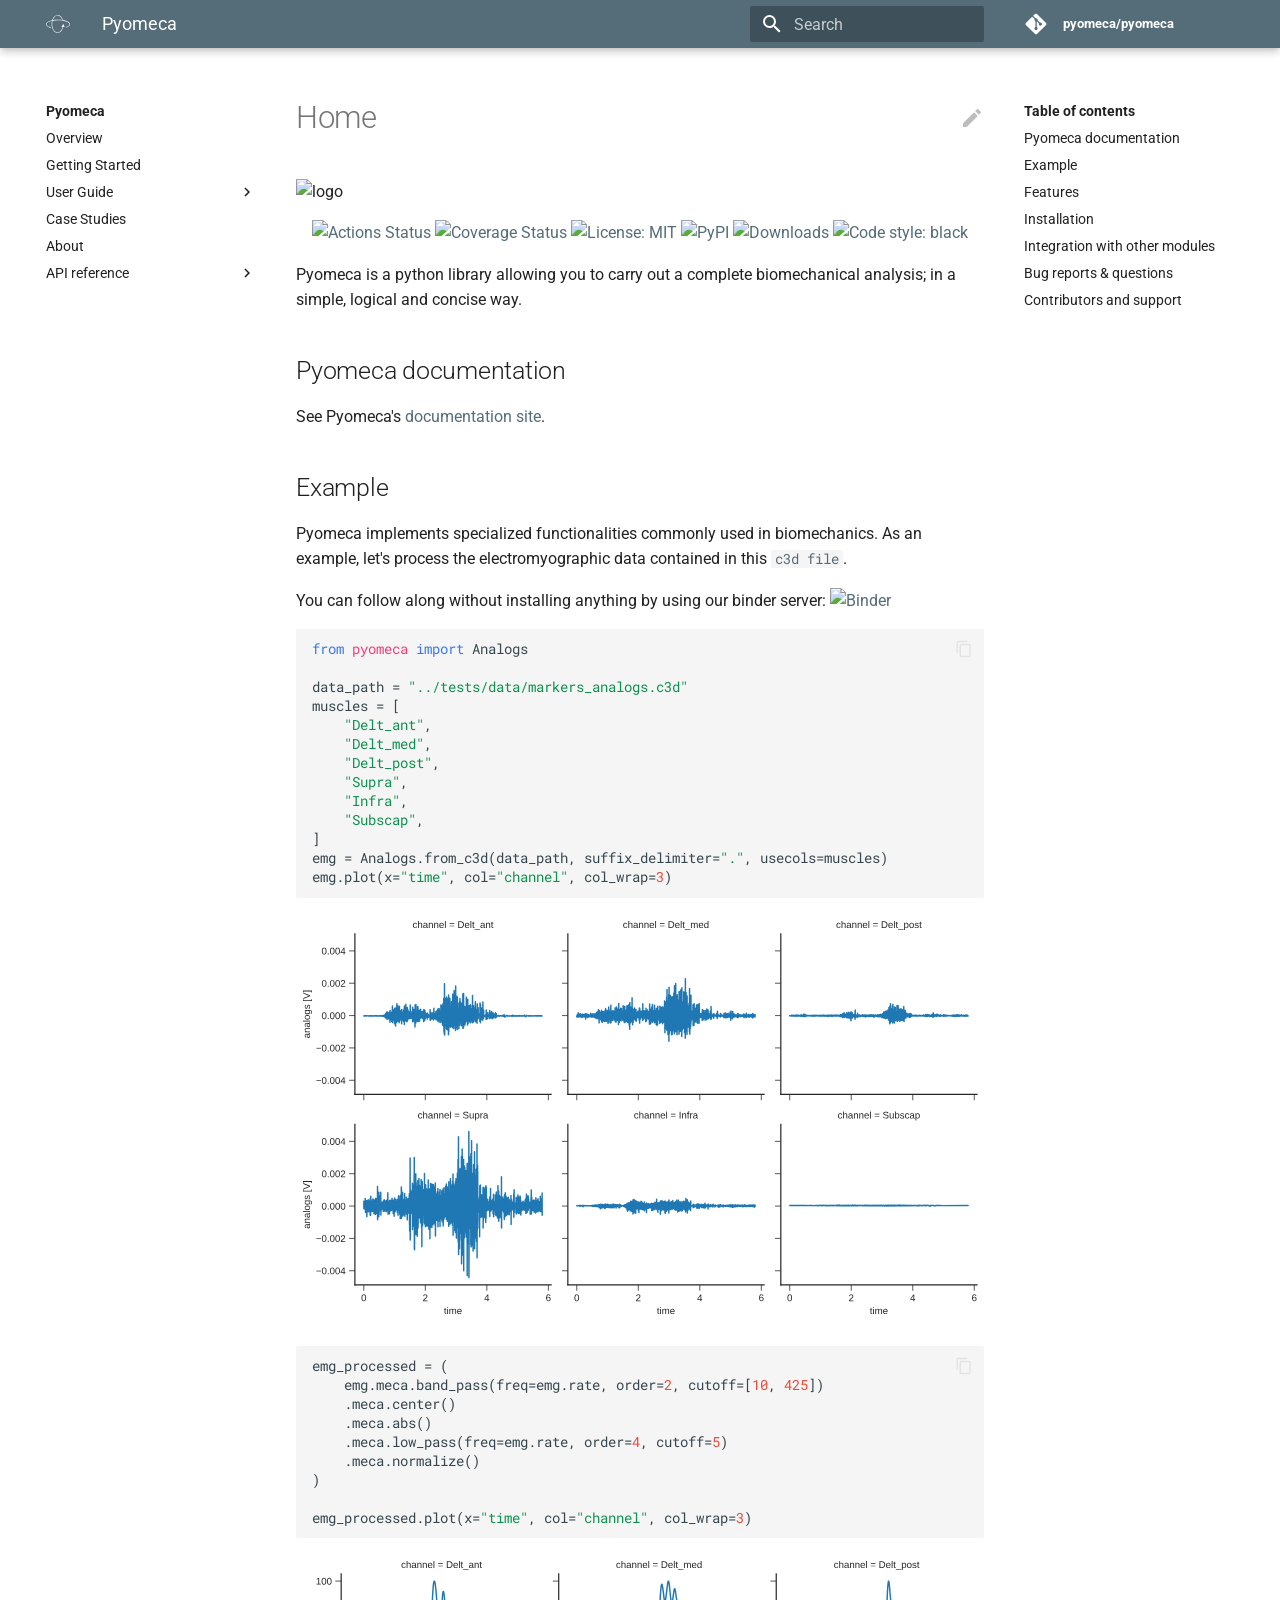
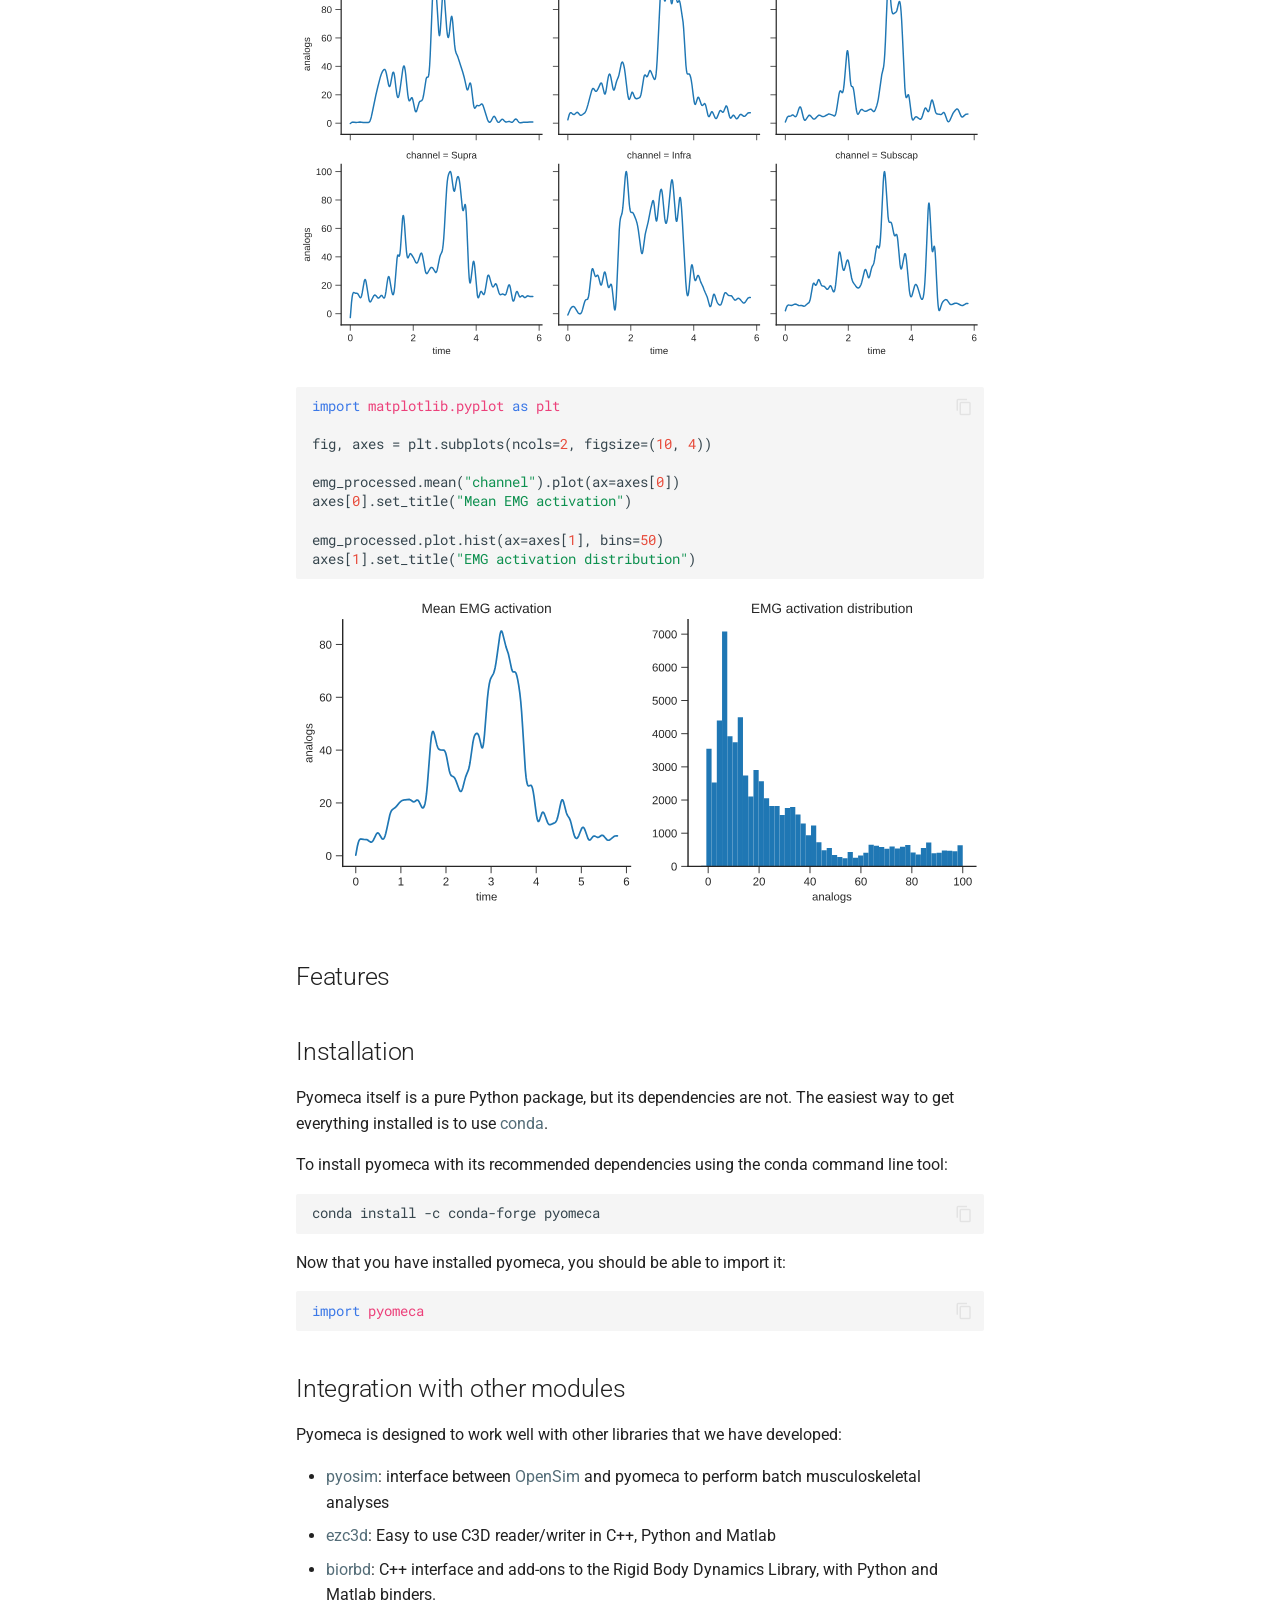
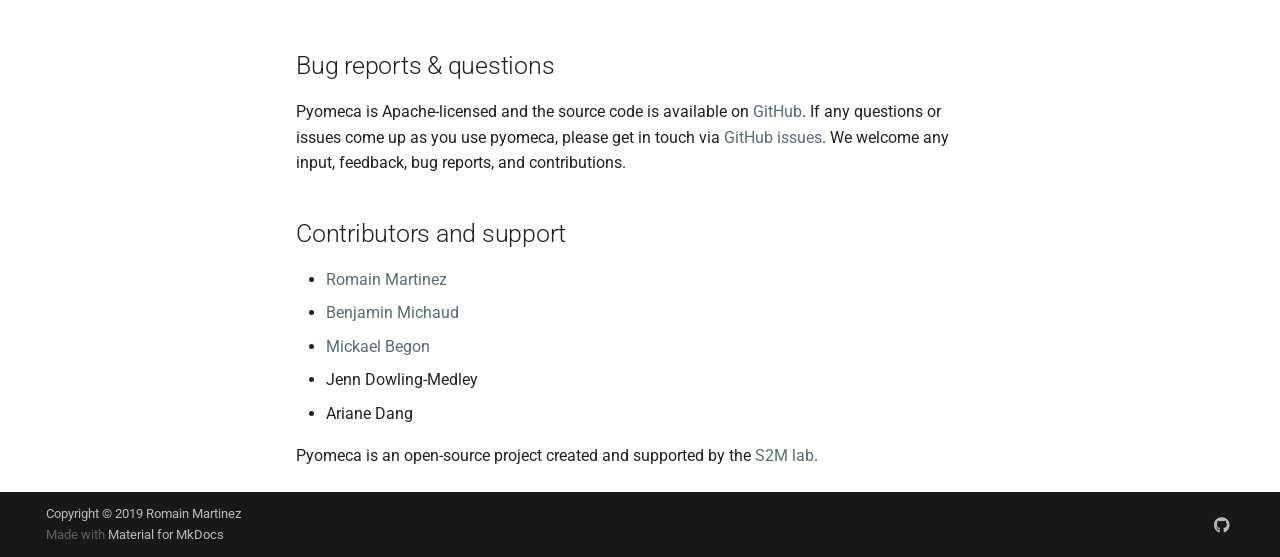
==== commit 6b7f0663: "Deployed 8a8e4bf with MkDocs version: 1.1" ====
--- a/index.html
+++ b/index.html
@@ -298,7 +298,7 @@
 <span class="n">emg</span> <span class="o">=</span> <span class="n">Analogs</span><span class="o">.</span><span class="n">from_c3d</span><span class="p">(</span><span class="n">data_path</span><span class="p">,</span> <span class="n">suffix_delimiter</span><span class="o">=</span><span class="s2">"."</span><span class="p">,</span> <span class="n">usecols</span><span class="o">=</span><span class="n">muscles</span><span class="p">)</span>
 <span class="n">emg</span><span class="o">.</span><span class="n">plot</span><span class="p">(</span><span class="n">x</span><span class="o">=</span><span class="s2">"time"</span><span class="p">,</span> <span class="n">col</span><span class="o">=</span><span class="s2">"channel"</span><span class="p">,</span> <span class="n">col_wrap</span><span class="o">=</span><span class="mi">3</span><span class="p">)</span>
 </code></pre></div>
-<p><img alt="svg" src="/images/readme-example_files/readme-example_3_0.svg"/></p>
+<p><img alt="svg" src="images/readme-example_files/readme-example_3_0.svg"/></p>
 <div class="highlight"><pre><span></span><code><span class="n">emg_processed</span> <span class="o">=</span> <span class="p">(</span>
     <span class="n">emg</span><span class="o">.</span><span class="n">meca</span><span class="o">.</span><span class="n">band_pass</span><span class="p">(</span><span class="n">freq</span><span class="o">=</span><span class="n">emg</span><span class="o">.</span><span class="n">rate</span><span class="p">,</span> <span class="n">order</span><span class="o">=</span><span class="mi">2</span><span class="p">,</span> <span class="n">cutoff</span><span class="o">=</span><span class="p">[</span><span class="mi">10</span><span class="p">,</span> <span class="mi">425</span><span class="p">])</span>
     <span class="o">.</span><span class="n">meca</span><span class="o">.</span><span class="n">center</span><span class="p">()</span>
@@ -309,7 +309,7 @@
 
 <span class="n">emg_processed</span><span class="o">.</span><span class="n">plot</span><span class="p">(</span><span class="n">x</span><span class="o">=</span><span class="s2">"time"</span><span class="p">,</span> <span class="n">col</span><span class="o">=</span><span class="s2">"channel"</span><span class="p">,</span> <span class="n">col_wrap</span><span class="o">=</span><span class="mi">3</span><span class="p">)</span>
 </code></pre></div>
-<p><img alt="svg" src="/images/readme-example_files/readme-example_4_0.svg"/></p>
+<p><img alt="svg" src="images/readme-example_files/readme-example_4_0.svg"/></p>
 <div class="highlight"><pre><span></span><code><span class="kn">import</span> <span class="nn">matplotlib.pyplot</span> <span class="k">as</span> <span class="nn">plt</span>
 
 <span class="n">fig</span><span class="p">,</span> <span class="n">axes</span> <span class="o">=</span> <span class="n">plt</span><span class="o">.</span><span class="n">subplots</span><span class="p">(</span><span class="n">ncols</span><span class="o">=</span><span class="mi">2</span><span class="p">,</span> <span class="n">figsize</span><span class="o">=</span><span class="p">(</span><span class="mi">10</span><span class="p">,</span> <span class="mi">4</span><span class="p">))</span>
@@ -320,180 +320,7 @@
 <span class="n">emg_processed</span><span class="o">.</span><span class="n">plot</span><span class="o">.</span><span class="n">hist</span><span class="p">(</span><span class="n">ax</span><span class="o">=</span><span class="n">axes</span><span class="p">[</span><span class="mi">1</span><span class="p">],</span> <span class="n">bins</span><span class="o">=</span><span class="mi">50</span><span class="p">)</span>
 <span class="n">axes</span><span class="p">[</span><span class="mi">1</span><span class="p">]</span><span class="o">.</span><span class="n">set_title</span><span class="p">(</span><span class="s2">"EMG activation distribution"</span><span class="p">)</span>
 </code></pre></div>
-<p><img alt="svg" src="/images/readme-example_files/readme-example_5_1.svg"/></p>
-<p>By converting the data array to a pandas dataframe, we can further extend the possibilities:</p>
-<div class="highlight"><pre><span></span><code><span class="n">emg_dataframe</span> <span class="o">=</span> <span class="n">emg_processed</span><span class="o">.</span><span class="n">meca</span><span class="o">.</span><span class="n">to_wide_dataframe</span><span class="p">()</span>
-<span class="n">emg_dataframe</span><span class="o">.</span><span class="n">plot</span><span class="o">.</span><span class="n">box</span><span class="p">(</span><span class="n">showfliers</span><span class="o">=</span><span class="kc">False</span><span class="p">)</span>
-</code></pre></div>
-<p><img alt="svg" src="/images/readme-example_files/readme-example_7_0.svg"/></p>
-<div class="highlight"><pre><span></span><code><span class="n">emg_dataframe</span><span class="o">.</span><span class="n">corr</span><span class="p">()</span><span class="o">.</span><span class="n">style</span><span class="o">.</span><span class="n">background_gradient</span><span class="p">()</span><span class="o">.</span><span class="n">format</span><span class="p">(</span><span class="s2">"</span><span class="si">{:.2}</span><span class="s2">"</span><span class="p">)</span>
-</code></pre></div>
-<pre class="nb-output"><code><style type="text/css">
-    #T_31df40b6_7f2d_11ea_945d_9cb6d0d1e6f9row0_col0 {
-            background-color:  #023858;
-            color:  #f1f1f1;
-        }    #T_31df40b6_7f2d_11ea_945d_9cb6d0d1e6f9row0_col1 {
-            background-color:  #e9e5f1;
-            color:  #000000;
-        }    #T_31df40b6_7f2d_11ea_945d_9cb6d0d1e6f9row0_col2 {
-            background-color:  #fff7fb;
-            color:  #000000;
-        }    #T_31df40b6_7f2d_11ea_945d_9cb6d0d1e6f9row0_col3 {
-            background-color:  #b5c4df;
-            color:  #000000;
-        }    #T_31df40b6_7f2d_11ea_945d_9cb6d0d1e6f9row0_col4 {
-            background-color:  #fff7fb;
-            color:  #000000;
-        }    #T_31df40b6_7f2d_11ea_945d_9cb6d0d1e6f9row0_col5 {
-            background-color:  #fff7fb;
-            color:  #000000;
-        }    #T_31df40b6_7f2d_11ea_945d_9cb6d0d1e6f9row1_col0 {
-            background-color:  #308cbe;
-            color:  #000000;
-        }    #T_31df40b6_7f2d_11ea_945d_9cb6d0d1e6f9row1_col1 {
-            background-color:  #023858;
-            color:  #f1f1f1;
-        }    #T_31df40b6_7f2d_11ea_945d_9cb6d0d1e6f9row1_col2 {
-            background-color:  #3790c0;
-            color:  #000000;
-        }    #T_31df40b6_7f2d_11ea_945d_9cb6d0d1e6f9row1_col3 {
-            background-color:  #b5c4df;
-            color:  #000000;
-        }    #T_31df40b6_7f2d_11ea_945d_9cb6d0d1e6f9row1_col4 {
-            background-color:  #9ebad9;
-            color:  #000000;
-        }    #T_31df40b6_7f2d_11ea_945d_9cb6d0d1e6f9row1_col5 {
-            background-color:  #0872b1;
-            color:  #f1f1f1;
-        }    #T_31df40b6_7f2d_11ea_945d_9cb6d0d1e6f9row2_col0 {
-            background-color:  #fff7fb;
-            color:  #000000;
-        }    #T_31df40b6_7f2d_11ea_945d_9cb6d0d1e6f9row2_col1 {
-            background-color:  #efe9f3;
-            color:  #000000;
-        }    #T_31df40b6_7f2d_11ea_945d_9cb6d0d1e6f9row2_col2 {
-            background-color:  #023858;
-            color:  #f1f1f1;
-        }    #T_31df40b6_7f2d_11ea_945d_9cb6d0d1e6f9row2_col3 {
-            background-color:  #fcf4fa;
-            color:  #000000;
-        }    #T_31df40b6_7f2d_11ea_945d_9cb6d0d1e6f9row2_col4 {
-            background-color:  #e2dfee;
-            color:  #000000;
-        }    #T_31df40b6_7f2d_11ea_945d_9cb6d0d1e6f9row2_col5 {
-            background-color:  #3f93c2;
-            color:  #000000;
-        }    #T_31df40b6_7f2d_11ea_945d_9cb6d0d1e6f9row3_col0 {
-            background-color:  #4c99c5;
-            color:  #000000;
-        }    #T_31df40b6_7f2d_11ea_945d_9cb6d0d1e6f9row3_col1 {
-            background-color:  #fff7fb;
-            color:  #000000;
-        }    #T_31df40b6_7f2d_11ea_945d_9cb6d0d1e6f9row3_col2 {
-            background-color:  #a1bbda;
-            color:  #000000;
-        }    #T_31df40b6_7f2d_11ea_945d_9cb6d0d1e6f9row3_col3 {
-            background-color:  #023858;
-            color:  #f1f1f1;
-        }    #T_31df40b6_7f2d_11ea_945d_9cb6d0d1e6f9row3_col4 {
-            background-color:  #faf2f8;
-            color:  #000000;
-        }    #T_31df40b6_7f2d_11ea_945d_9cb6d0d1e6f9row3_col5 {
-            background-color:  #a7bddb;
-            color:  #000000;
-        }    #T_31df40b6_7f2d_11ea_945d_9cb6d0d1e6f9row4_col0 {
-            background-color:  #afc1dd;
-            color:  #000000;
-        }    #T_31df40b6_7f2d_11ea_945d_9cb6d0d1e6f9row4_col1 {
-            background-color:  #f5eff6;
-            color:  #000000;
-        }    #T_31df40b6_7f2d_11ea_945d_9cb6d0d1e6f9row4_col2 {
-            background-color:  #84b0d3;
-            color:  #000000;
-        }    #T_31df40b6_7f2d_11ea_945d_9cb6d0d1e6f9row4_col3 {
-            background-color:  #fff7fb;
-            color:  #000000;
-        }    #T_31df40b6_7f2d_11ea_945d_9cb6d0d1e6f9row4_col4 {
-            background-color:  #023858;
-            color:  #f1f1f1;
-        }    #T_31df40b6_7f2d_11ea_945d_9cb6d0d1e6f9row4_col5 {
-            background-color:  #88b1d4;
-            color:  #000000;
-        }    #T_31df40b6_7f2d_11ea_945d_9cb6d0d1e6f9row5_col0 {
-            background-color:  #abbfdc;
-            color:  #000000;
-        }    #T_31df40b6_7f2d_11ea_945d_9cb6d0d1e6f9row5_col1 {
-            background-color:  #4094c3;
-            color:  #000000;
-        }    #T_31df40b6_7f2d_11ea_945d_9cb6d0d1e6f9row5_col2 {
-            background-color:  #0570b0;
-            color:  #f1f1f1;
-        }    #T_31df40b6_7f2d_11ea_945d_9cb6d0d1e6f9row5_col3 {
-            background-color:  #abbfdc;
-            color:  #000000;
-        }    #T_31df40b6_7f2d_11ea_945d_9cb6d0d1e6f9row5_col4 {
-            background-color:  #83afd3;
-            color:  #000000;
-        }    #T_31df40b6_7f2d_11ea_945d_9cb6d0d1e6f9row5_col5 {
-            background-color:  #023858;
-            color:  #f1f1f1;
-        }</style><table id="T_31df40b6_7f2d_11ea_945d_9cb6d0d1e6f9"><thead>    <tr>        <th class="index_name level0">channel</th>        <th class="col_heading level0 col0">Delt_ant</th>        <th class="col_heading level0 col1">Delt_med</th>        <th class="col_heading level0 col2">Delt_post</th>        <th class="col_heading level0 col3">Infra</th>        <th class="col_heading level0 col4">Subscap</th>        <th class="col_heading level0 col5">Supra</th>    </tr>    <tr>        <th class="index_name level0">channel</th>        <th class="blank"></th>        <th class="blank"></th>        <th class="blank"></th>        <th class="blank"></th>        <th class="blank"></th>        <th class="blank"></th>    </tr></thead><tbody>
-
-                <tr>
-                        <th class="row_heading level0 row0" id="T_31df40b6_7f2d_11ea_945d_9cb6d0d1e6f9level0_row0">Delt_ant</th>
-                        <td class="data row0 col0" id="T_31df40b6_7f2d_11ea_945d_9cb6d0d1e6f9row0_col0">1.0</td>
-                        <td class="data row0 col1" id="T_31df40b6_7f2d_11ea_945d_9cb6d0d1e6f9row0_col1">0.78</td>
-                        <td class="data row0 col2" id="T_31df40b6_7f2d_11ea_945d_9cb6d0d1e6f9row0_col2">0.38</td>
-                        <td class="data row0 col3" id="T_31df40b6_7f2d_11ea_945d_9cb6d0d1e6f9row0_col3">0.74</td>
-                        <td class="data row0 col4" id="T_31df40b6_7f2d_11ea_945d_9cb6d0d1e6f9row0_col4">0.6</td>
-                        <td class="data row0 col5" id="T_31df40b6_7f2d_11ea_945d_9cb6d0d1e6f9row0_col5">0.6</td>
-            </tr>
-            <tr>
-                        <th class="row_heading level0 row1" id="T_31df40b6_7f2d_11ea_945d_9cb6d0d1e6f9level0_row1">Delt_med</th>
-                        <td class="data row1 col0" id="T_31df40b6_7f2d_11ea_945d_9cb6d0d1e6f9row1_col0">0.78</td>
-                        <td class="data row1 col1" id="T_31df40b6_7f2d_11ea_945d_9cb6d0d1e6f9row1_col1">1.0</td>
-                        <td class="data row1 col2" id="T_31df40b6_7f2d_11ea_945d_9cb6d0d1e6f9row1_col2">0.77</td>
-                        <td class="data row1 col3" id="T_31df40b6_7f2d_11ea_945d_9cb6d0d1e6f9row1_col3">0.74</td>
-                        <td class="data row1 col4" id="T_31df40b6_7f2d_11ea_945d_9cb6d0d1e6f9row1_col4">0.76</td>
-                        <td class="data row1 col5" id="T_31df40b6_7f2d_11ea_945d_9cb6d0d1e6f9row1_col5">0.9</td>
-            </tr>
-            <tr>
-                        <th class="row_heading level0 row2" id="T_31df40b6_7f2d_11ea_945d_9cb6d0d1e6f9level0_row2">Delt_post</th>
-                        <td class="data row2 col0" id="T_31df40b6_7f2d_11ea_945d_9cb6d0d1e6f9row2_col0">0.38</td>
-                        <td class="data row2 col1" id="T_31df40b6_7f2d_11ea_945d_9cb6d0d1e6f9row2_col1">0.77</td>
-                        <td class="data row2 col2" id="T_31df40b6_7f2d_11ea_945d_9cb6d0d1e6f9row2_col2">1.0</td>
-                        <td class="data row2 col3" id="T_31df40b6_7f2d_11ea_945d_9cb6d0d1e6f9row2_col3">0.62</td>
-                        <td class="data row2 col4" id="T_31df40b6_7f2d_11ea_945d_9cb6d0d1e6f9row2_col4">0.67</td>
-                        <td class="data row2 col5" id="T_31df40b6_7f2d_11ea_945d_9cb6d0d1e6f9row2_col5">0.84</td>
-            </tr>
-            <tr>
-                        <th class="row_heading level0 row3" id="T_31df40b6_7f2d_11ea_945d_9cb6d0d1e6f9level0_row3">Infra</th>
-                        <td class="data row3 col0" id="T_31df40b6_7f2d_11ea_945d_9cb6d0d1e6f9row3_col0">0.74</td>
-                        <td class="data row3 col1" id="T_31df40b6_7f2d_11ea_945d_9cb6d0d1e6f9row3_col1">0.74</td>
-                        <td class="data row3 col2" id="T_31df40b6_7f2d_11ea_945d_9cb6d0d1e6f9row3_col2">0.62</td>
-                        <td class="data row3 col3" id="T_31df40b6_7f2d_11ea_945d_9cb6d0d1e6f9row3_col3">1.0</td>
-                        <td class="data row3 col4" id="T_31df40b6_7f2d_11ea_945d_9cb6d0d1e6f9row3_col4">0.61</td>
-                        <td class="data row3 col5" id="T_31df40b6_7f2d_11ea_945d_9cb6d0d1e6f9row3_col5">0.75</td>
-            </tr>
-            <tr>
-                        <th class="row_heading level0 row4" id="T_31df40b6_7f2d_11ea_945d_9cb6d0d1e6f9level0_row4">Subscap</th>
-                        <td class="data row4 col0" id="T_31df40b6_7f2d_11ea_945d_9cb6d0d1e6f9row4_col0">0.6</td>
-                        <td class="data row4 col1" id="T_31df40b6_7f2d_11ea_945d_9cb6d0d1e6f9row4_col1">0.76</td>
-                        <td class="data row4 col2" id="T_31df40b6_7f2d_11ea_945d_9cb6d0d1e6f9row4_col2">0.67</td>
-                        <td class="data row4 col3" id="T_31df40b6_7f2d_11ea_945d_9cb6d0d1e6f9row4_col3">0.61</td>
-                        <td class="data row4 col4" id="T_31df40b6_7f2d_11ea_945d_9cb6d0d1e6f9row4_col4">1.0</td>
-                        <td class="data row4 col5" id="T_31df40b6_7f2d_11ea_945d_9cb6d0d1e6f9row4_col5">0.78</td>
-            </tr>
-            <tr>
-                        <th class="row_heading level0 row5" id="T_31df40b6_7f2d_11ea_945d_9cb6d0d1e6f9level0_row5">Supra</th>
-                        <td class="data row5 col0" id="T_31df40b6_7f2d_11ea_945d_9cb6d0d1e6f9row5_col0">0.6</td>
-                        <td class="data row5 col1" id="T_31df40b6_7f2d_11ea_945d_9cb6d0d1e6f9row5_col1">0.9</td>
-                        <td class="data row5 col2" id="T_31df40b6_7f2d_11ea_945d_9cb6d0d1e6f9row5_col2">0.84</td>
-                        <td class="data row5 col3" id="T_31df40b6_7f2d_11ea_945d_9cb6d0d1e6f9row5_col3">0.75</td>
-                        <td class="data row5 col4" id="T_31df40b6_7f2d_11ea_945d_9cb6d0d1e6f9row5_col4">0.78</td>
-                        <td class="data row5 col5" id="T_31df40b6_7f2d_11ea_945d_9cb6d0d1e6f9row5_col5">1.0</td>
-            </tr>
-    </tbody></table></code></pre>
+<p><img alt="svg" src="images/readme-example_files/readme-example_5_1.svg"/></p>
 <h2 id="features">Features</h2>
 <h2 id="installation">Installation</h2>
 <p>Pyomeca itself is a pure Python package, but its dependencies are not.
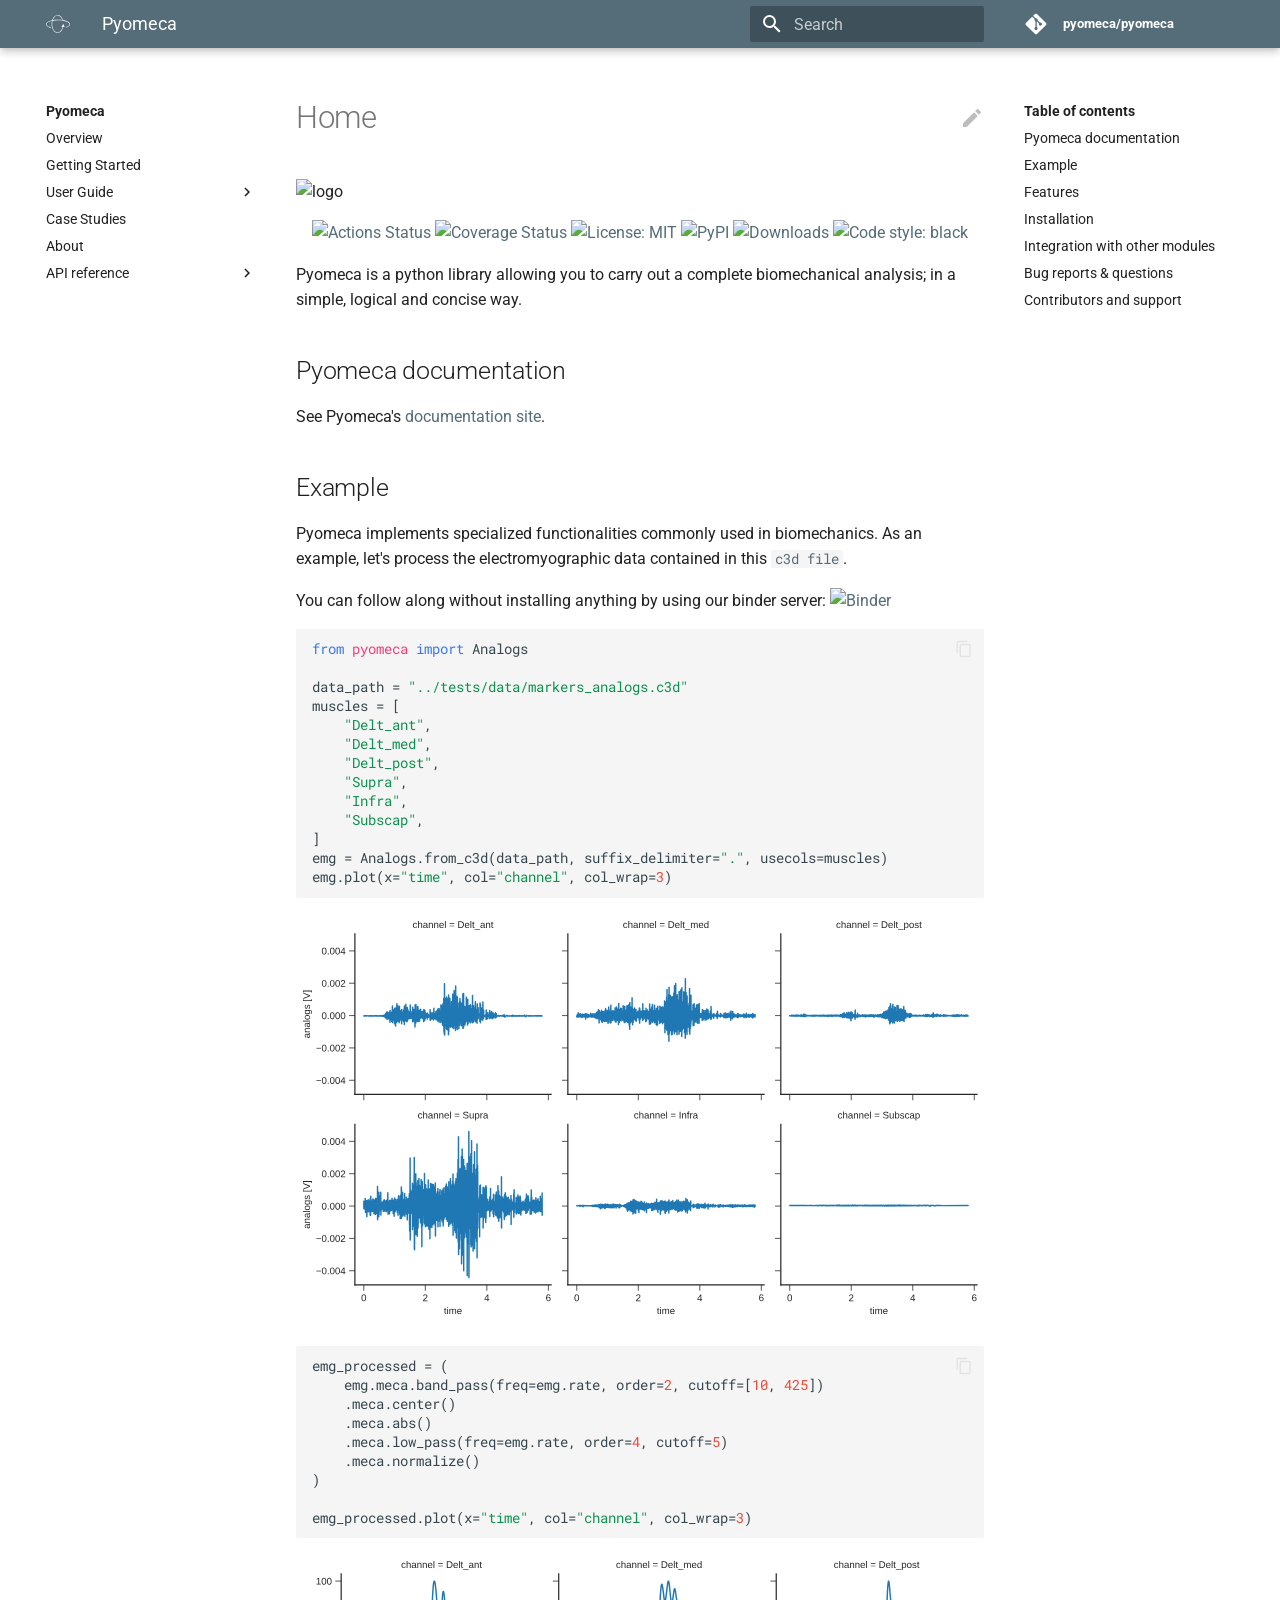
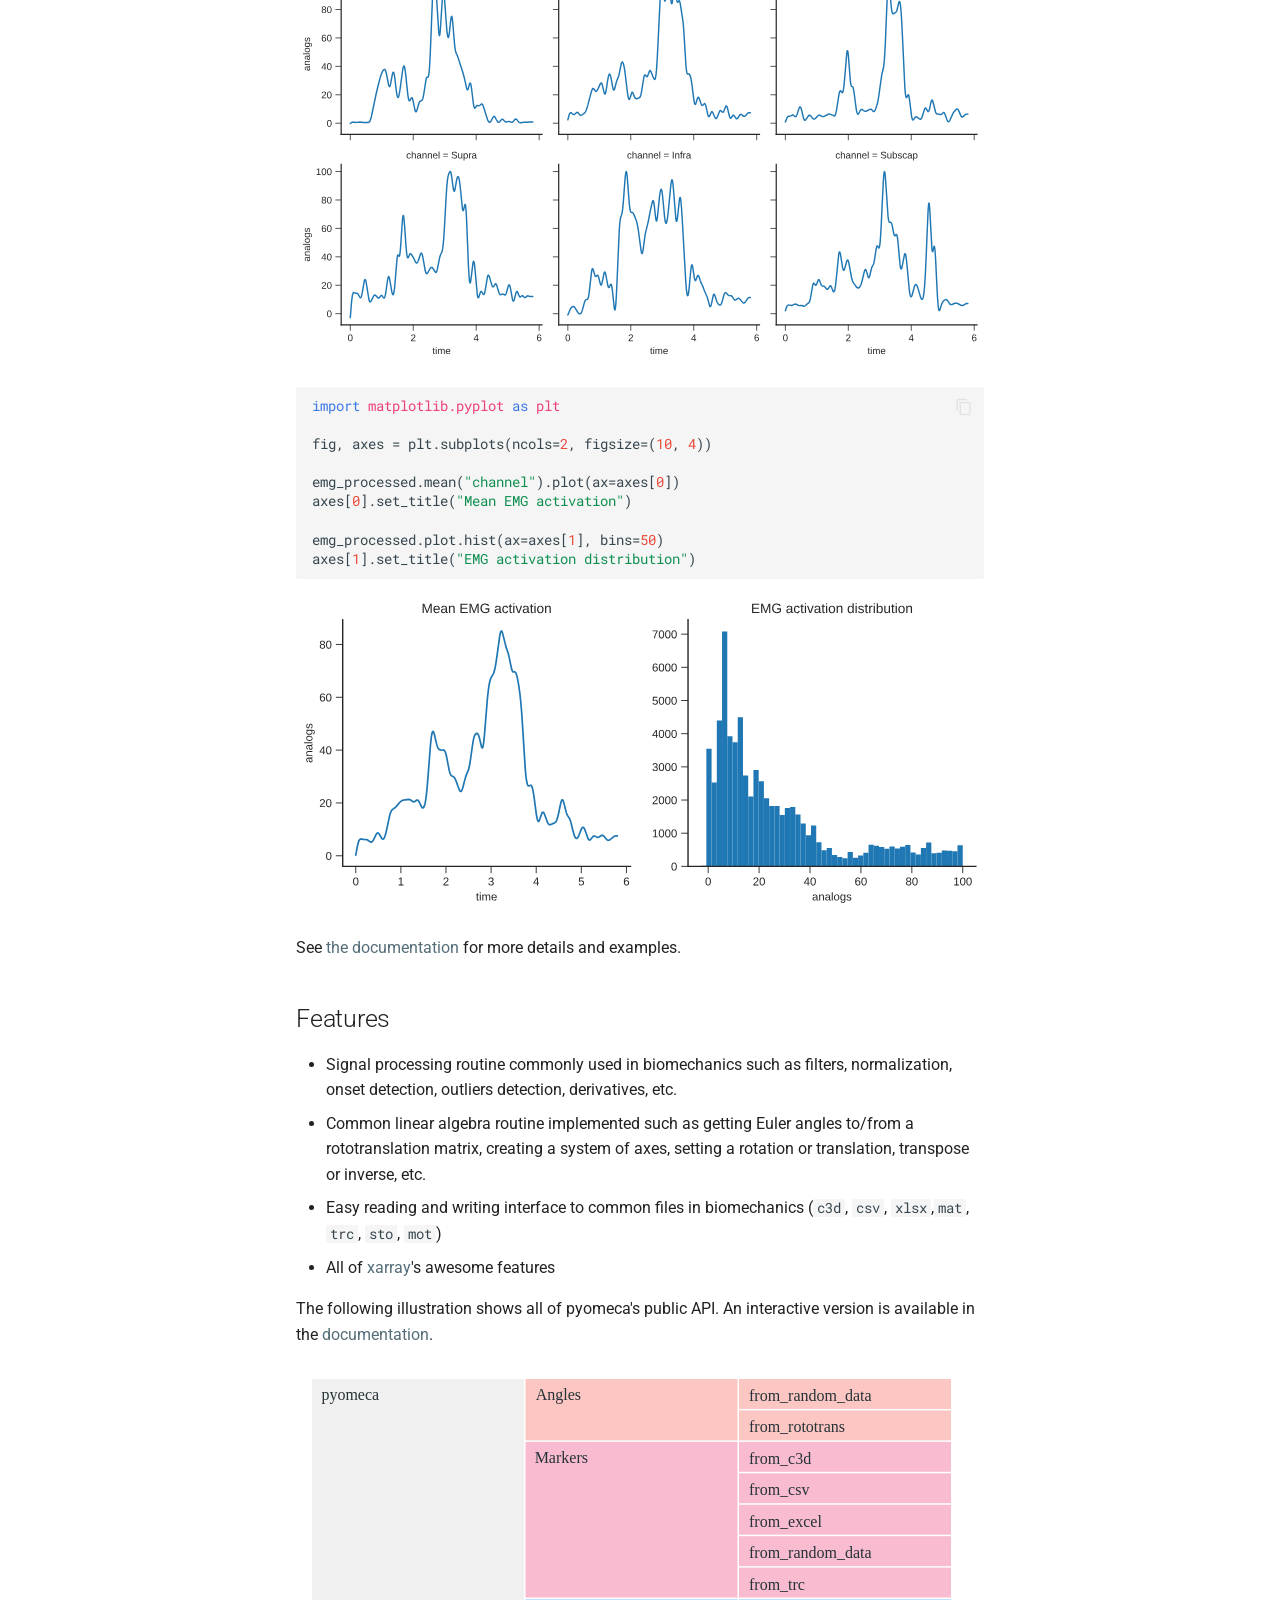
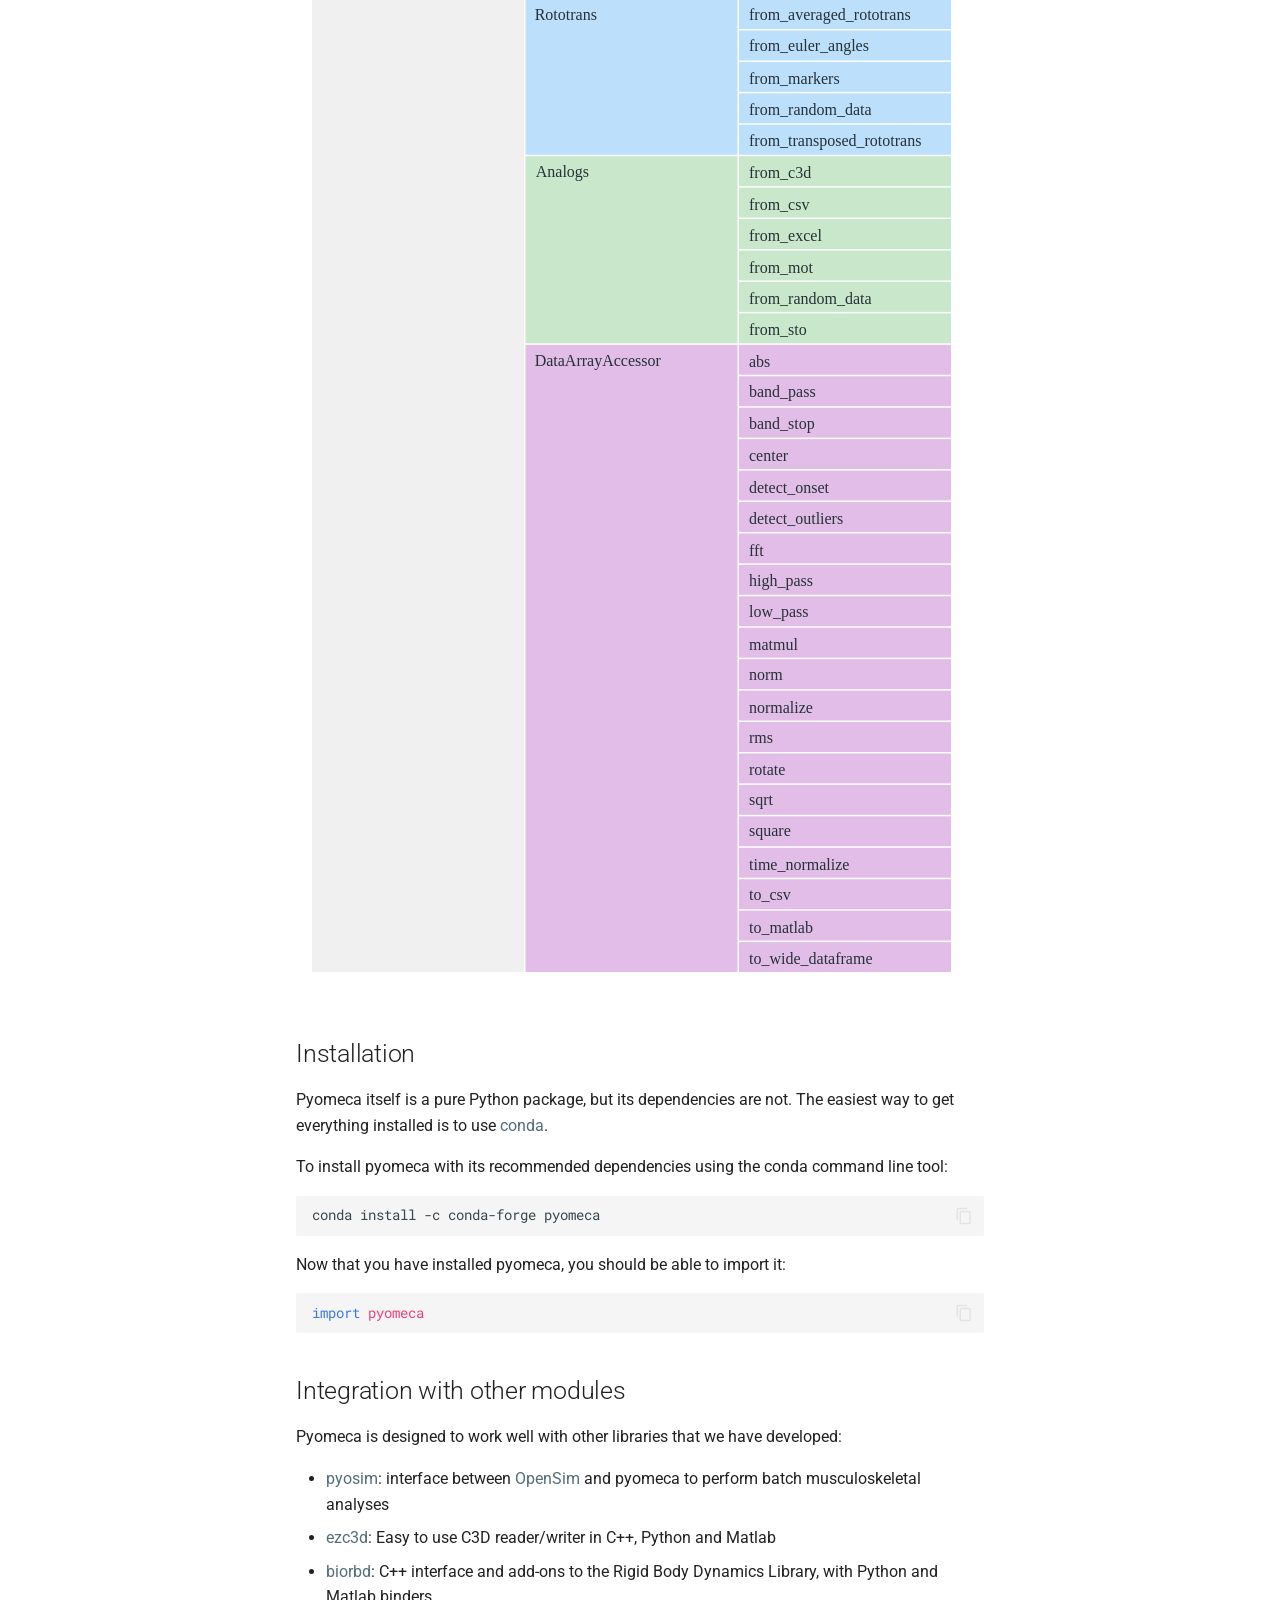
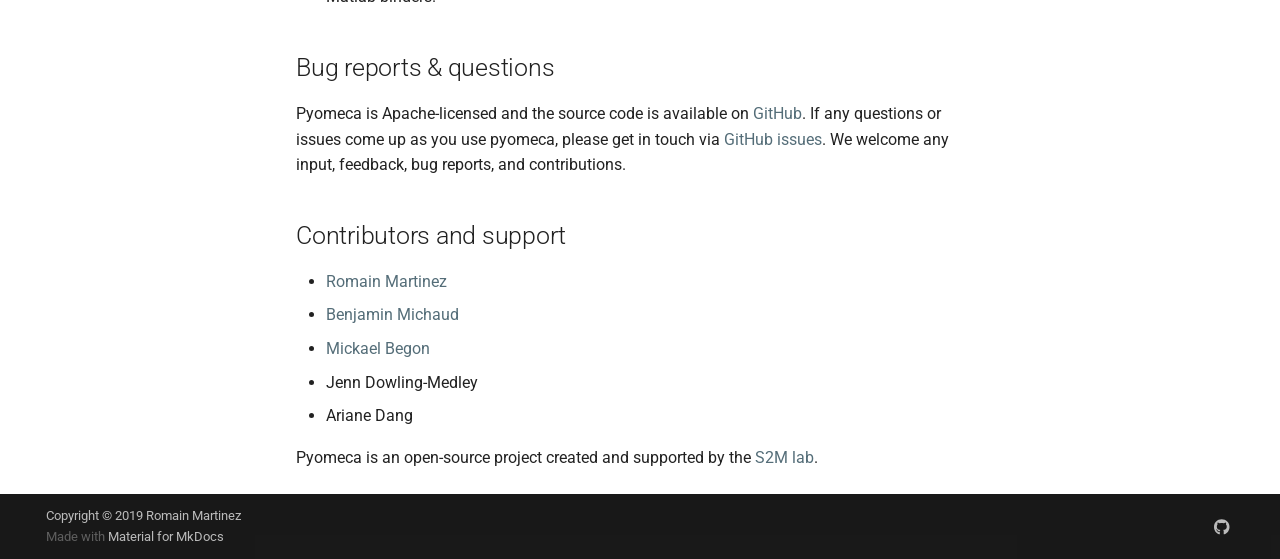
==== commit 75f96416: "Deployed fe5b051 with MkDocs version: 1.1" ====
--- a/index.html
+++ b/index.html
@@ -321,7 +321,17 @@
 <span class="n">axes</span><span class="p">[</span><span class="mi">1</span><span class="p">]</span><span class="o">.</span><span class="n">set_title</span><span class="p">(</span><span class="s2">"EMG activation distribution"</span><span class="p">)</span>
 </code></pre></div>
 <p><img alt="svg" src="images/readme-example_files/readme-example_5_1.svg"/></p>
+<p>See <a href="https://romainmartinez.github.io/pyomeca/">the documentation</a> for more details and examples.</p>
 <h2 id="features">Features</h2>
+<ul>
+<li>Signal processing routine commonly used in biomechanics such as filters, normalization, onset detection, outliers detection, derivatives, etc.</li>
+<li>Common linear algebra routine implemented such as getting Euler angles to/from a rototranslation matrix, creating a system of axes, setting a rotation or translation, transpose or inverse, etc.</li>
+<li>Easy reading and writing interface to common files in biomechanics (<code>c3d</code>, <code>csv</code>, <code>xlsx</code>,<code>mat</code>, <code>trc</code>, <code>sto</code>, <code>mot</code>)</li>
+<li>All of <a href="http://xarray.pydata.org/en/stable/index.html">xarray</a>'s awesome features</li>
+</ul>
+<p>The following illustration shows all of pyomeca's public API.
+An interactive version is available in the <a href="https://romainmartinez.github.io/pyomeca/overview/">documentation</a>.</p>
+<p><img alt="svg" src="images/api.svg"/></p>
 <h2 id="installation">Installation</h2>
 <p>Pyomeca itself is a pure Python package, but its dependencies are not.
 The easiest way to get everything installed is to use <a href="https://conda.io/en/latest/miniconda.html">conda</a>.</p>
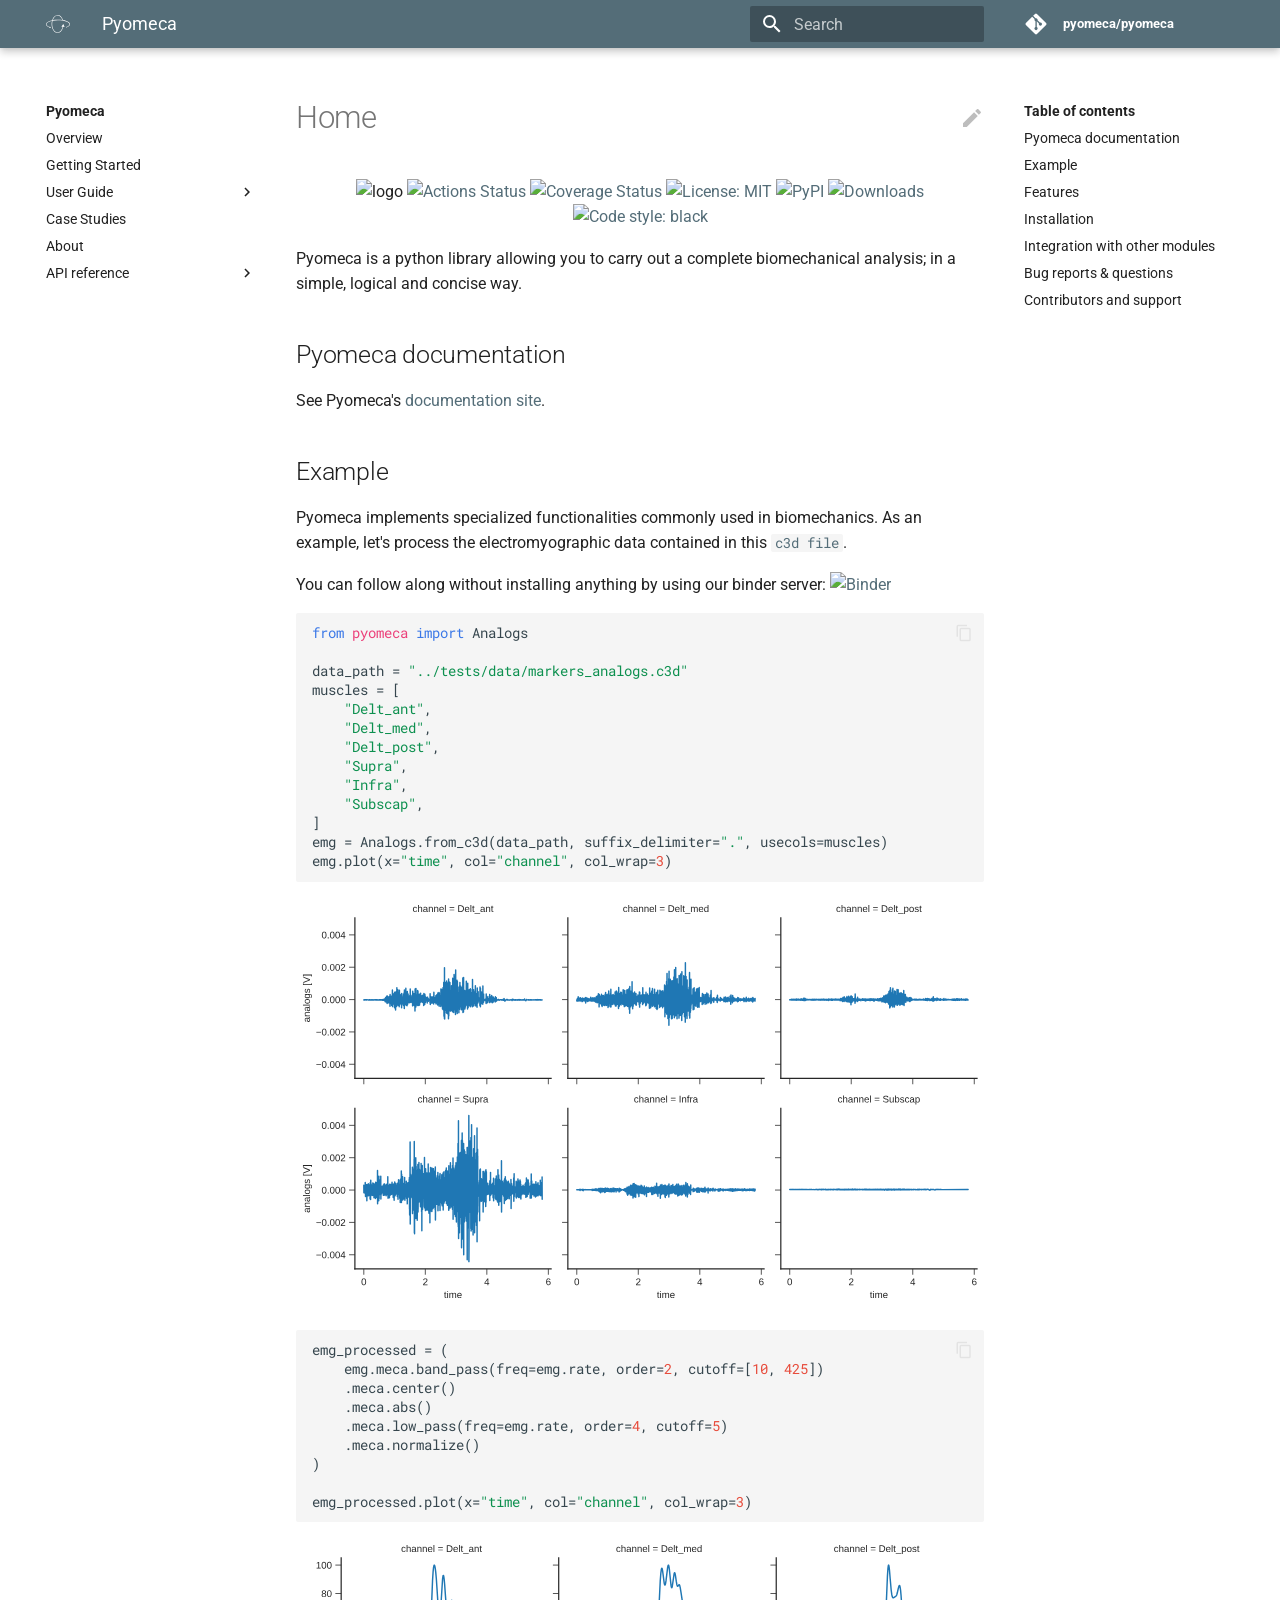
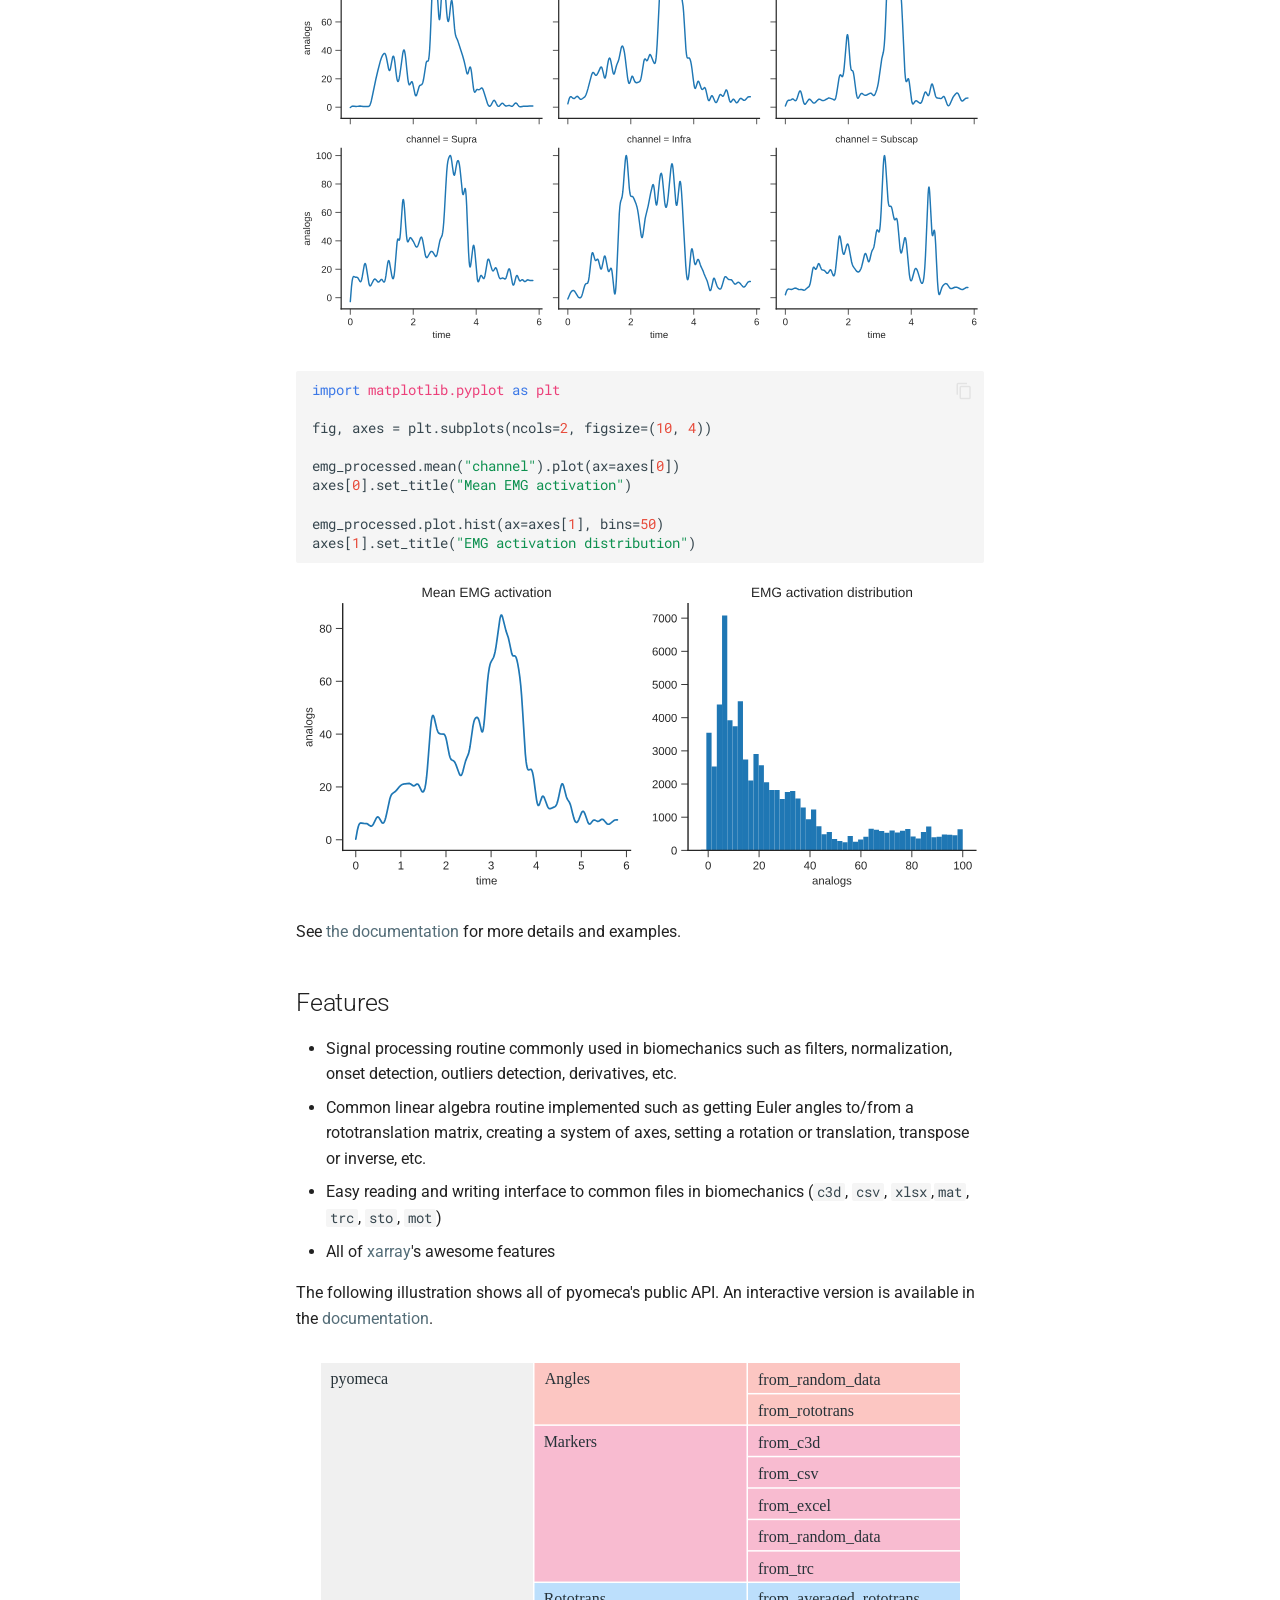
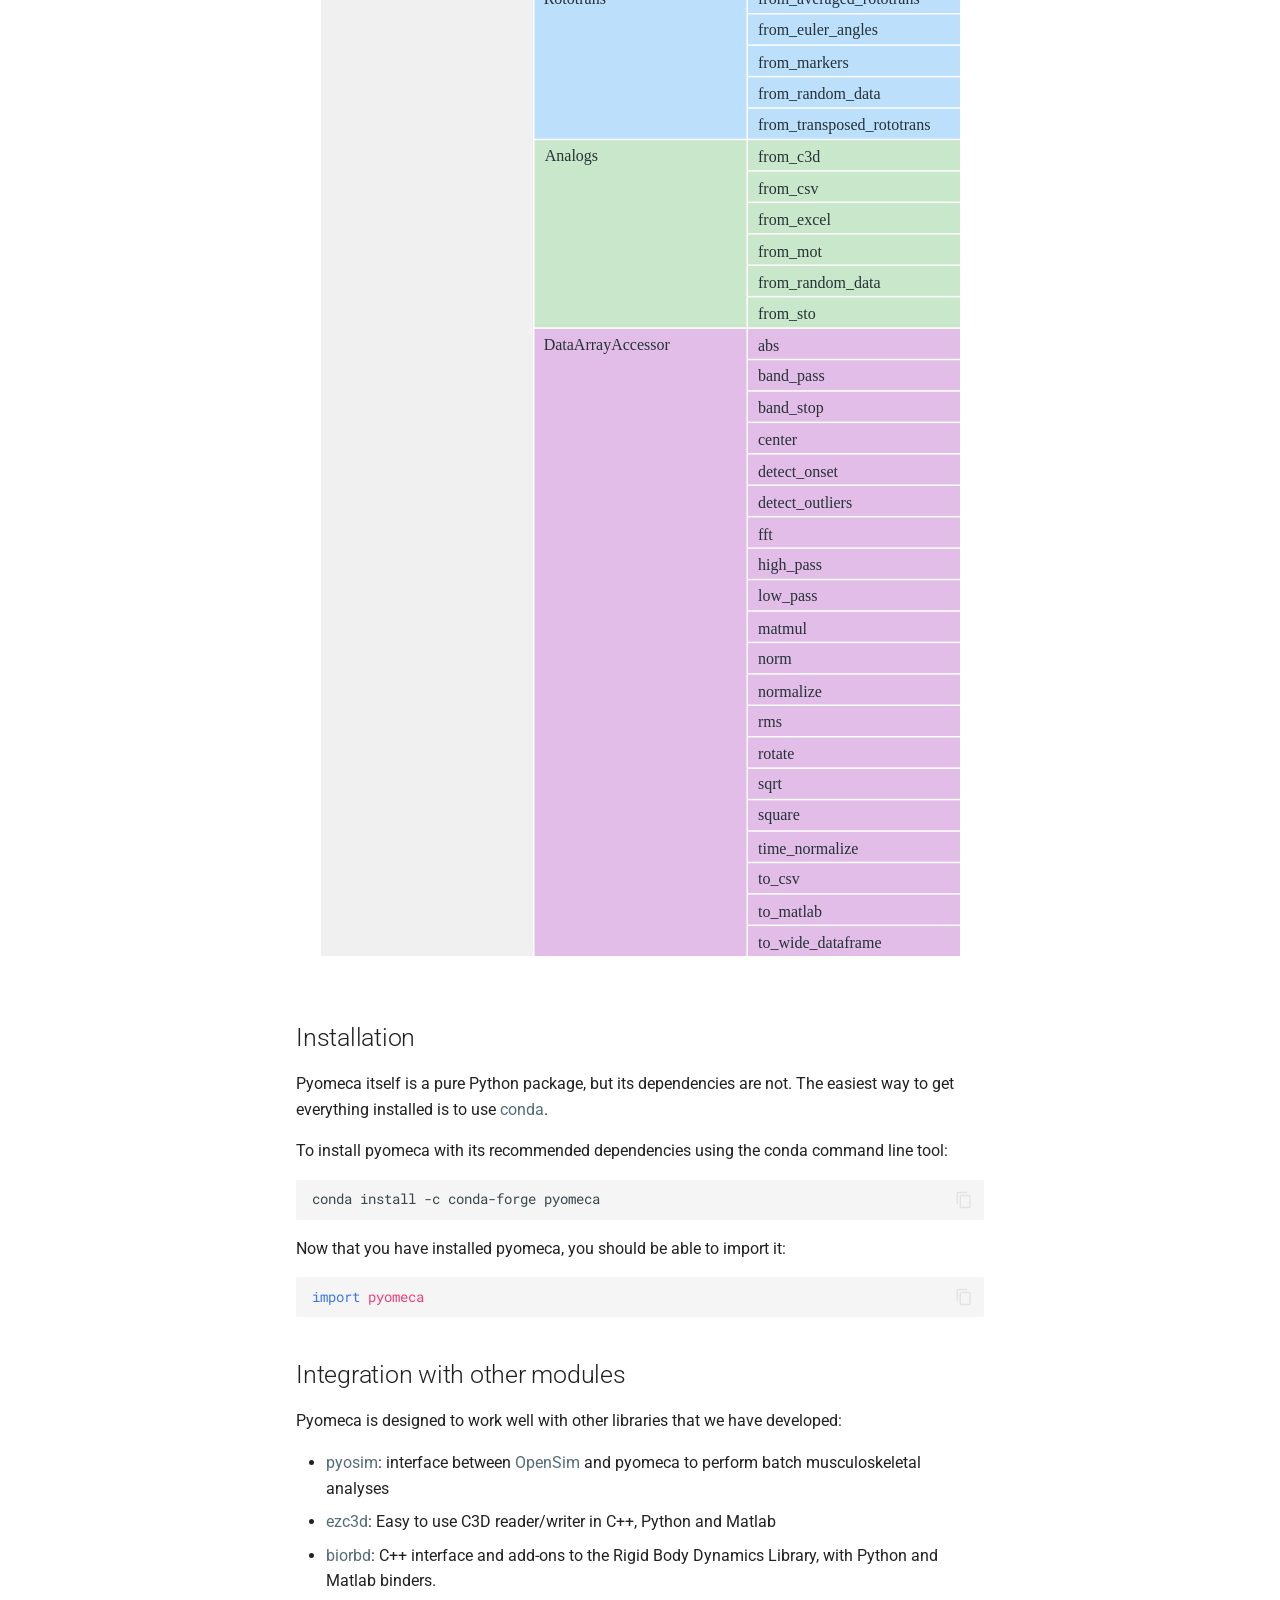
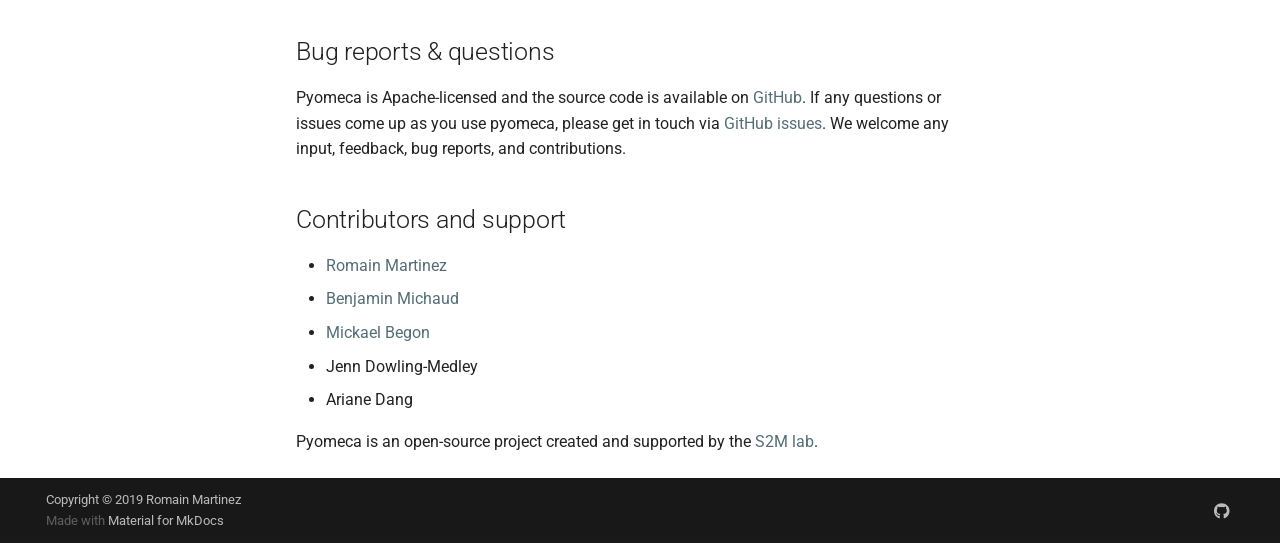
==== commit ba533c38: "Deployed 6cedcb0 with MkDocs version: 1.1" ====
--- a/index.html
+++ b/index.html
@@ -269,15 +269,15 @@
 <svg viewbox="0 0 24 24" xmlns="http://www.w3.org/2000/svg"><path d="M20.71,7.04C21.1,6.65 21.1,6 20.71,5.63L18.37,3.29C18,2.9 17.35,2.9 16.96,3.29L15.12,5.12L18.87,8.87M3,17.25V21H6.75L17.81,9.93L14.06,6.18L3,17.25Z"></path></svg>
 </a>
 <h1>Home</h1>
-<p><img alt="logo" src="https://raw.githubusercontent.com/pyomeca/design/master/logo/logo_plain_doc.svg?sanitize=true"/></p>
 <p align="center">
+<img alt="logo" src="https://raw.githubusercontent.com/pyomeca/design/master/logo/logo_plain_doc.svg?sanitize=true">
 <a href="https://github.com/romainmartinez/pyomeca/actions"><img alt="Actions Status" src="https://github.com/romainmartinez/pyomeca/workflows/CI/badge.svg"/></a>
 <a href="https://coveralls.io/github/romainmartinez/pyomeca?branch=master"><img alt="Coverage Status" src="https://coveralls.io/repos/github/romainmartinez/pyomeca/badge.svg?branch=master"/></a>
 <a href="https://anaconda.org/conda-forge/pyomeca"><img alt="License: MIT" src="https://anaconda.org/conda-forge/pyomeca/badges/license.svg"/></a>
 <a href="https://anaconda.org/conda-forge/pyomeca"><img alt="PyPI" src="https://anaconda.org/conda-forge/pyomeca/badges/latest_release_date.svg"/></a>
 <a href="https://anaconda.org/conda-forge/pyomeca"><img alt="Downloads" src="https://anaconda.org/conda-forge/pyomeca/badges/downloads.svg"/></a>
 <a href="https://github.com/psf/black"><img alt="Code style: black" src="https://img.shields.io/badge/code%20style-black-000000.svg"/></a>
-</p>
+</img></p>
 <p>Pyomeca is a python library allowing you to carry out a complete biomechanical analysis; in a simple, logical and concise way.</p>
 <h2 id="pyomeca-documentation">Pyomeca documentation</h2>
 <p>See Pyomeca's <a href="https://romainmartinez.github.io/pyomeca">documentation site</a>.</p>
@@ -331,7 +331,9 @@
 </ul>
 <p>The following illustration shows all of pyomeca's public API.
 An interactive version is available in the <a href="https://romainmartinez.github.io/pyomeca/overview/">documentation</a>.</p>
-<p><img alt="svg" src="images/api.svg"/></p>
+<p align="center">
+<img alt="api" src="images/api.svg"/>
+</p>
 <h2 id="installation">Installation</h2>
 <p>Pyomeca itself is a pure Python package, but its dependencies are not.
 The easiest way to get everything installed is to use <a href="https://conda.io/en/latest/miniconda.html">conda</a>.</p>
--- a/custom.css
+++ b/custom.css
@@ -23,12 +23,13 @@
 }
 
 .tooltip {
-  opacity: 0;
-  background: white;
-  position: absolute !important;
-  pointer-events: none;
-  padding: 0 0.6rem;
-  overflow: auto;
+  display: none;
+  position: fixed;
+  z-index: 1;
+  left: 50px;
+  top: 50px;
+  width: 40%;
+  background-color: #fefefe !important;
 }
 
 .nb-output {
